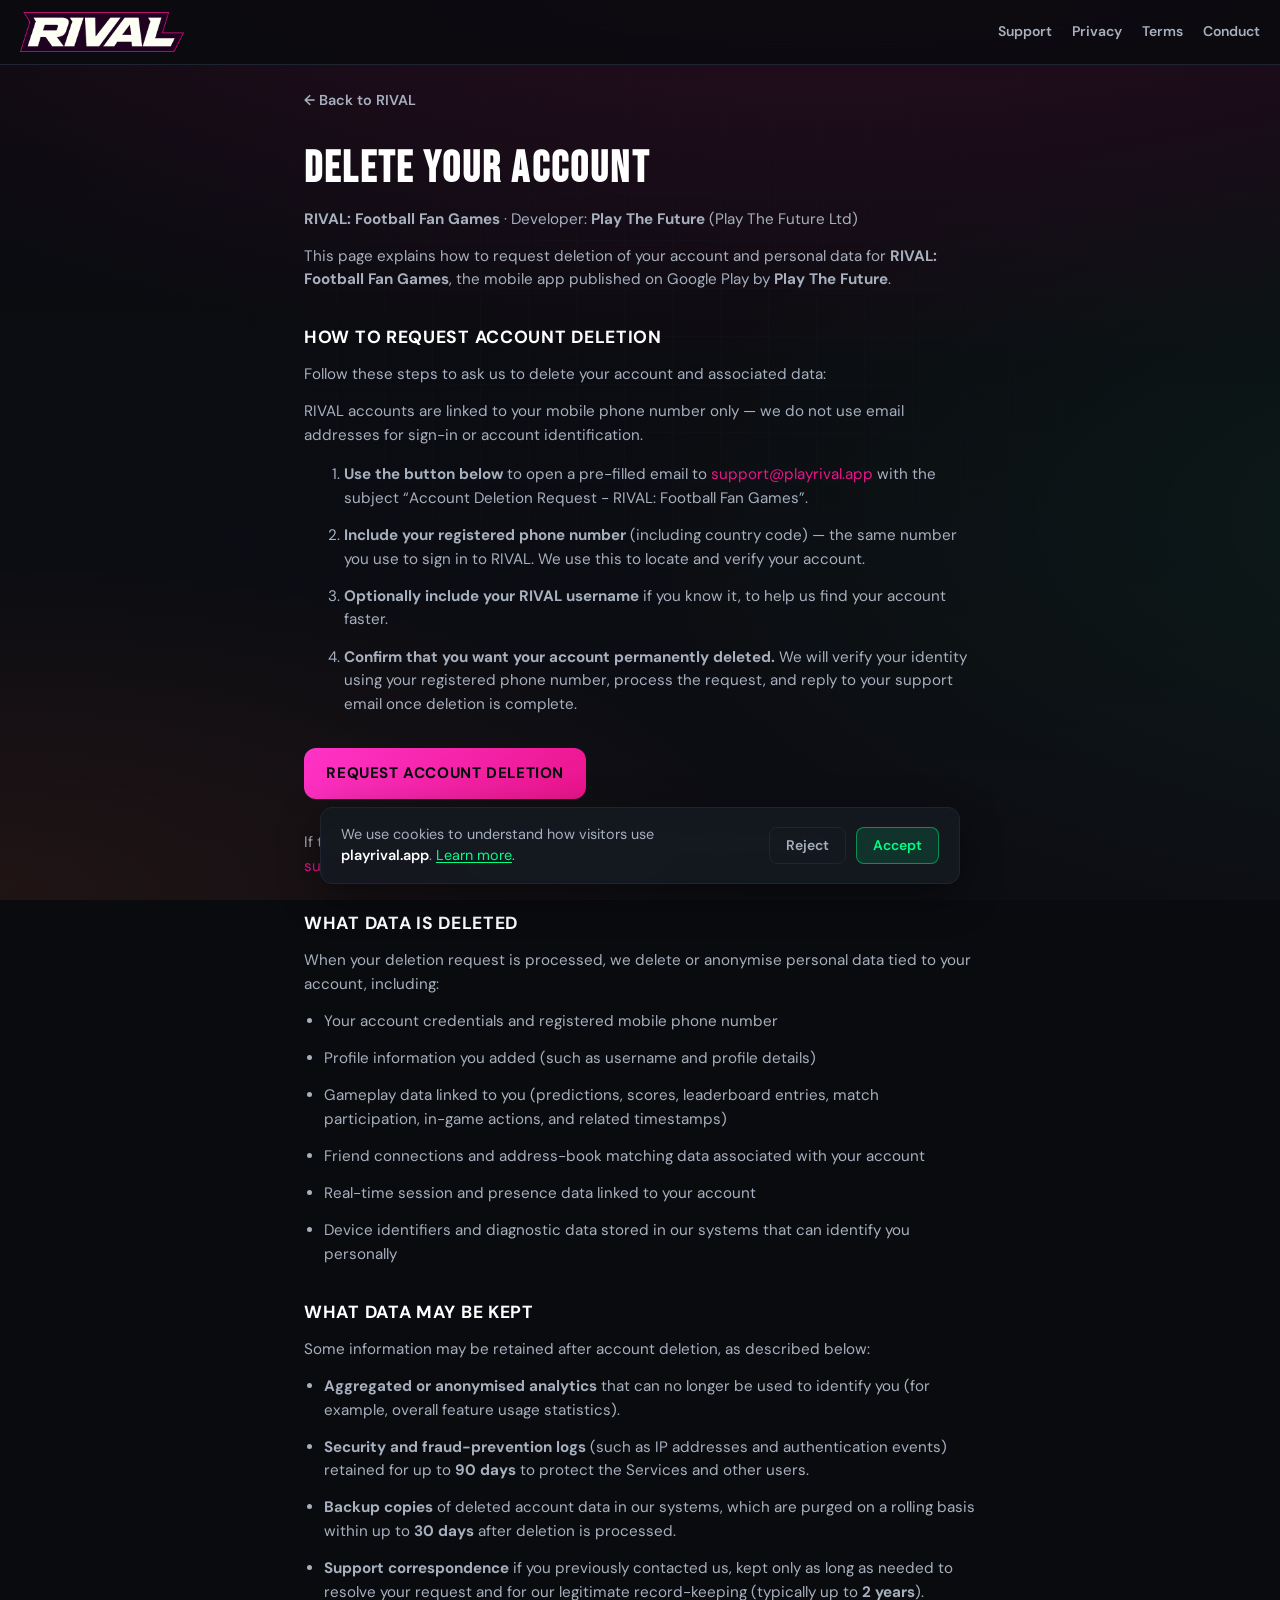
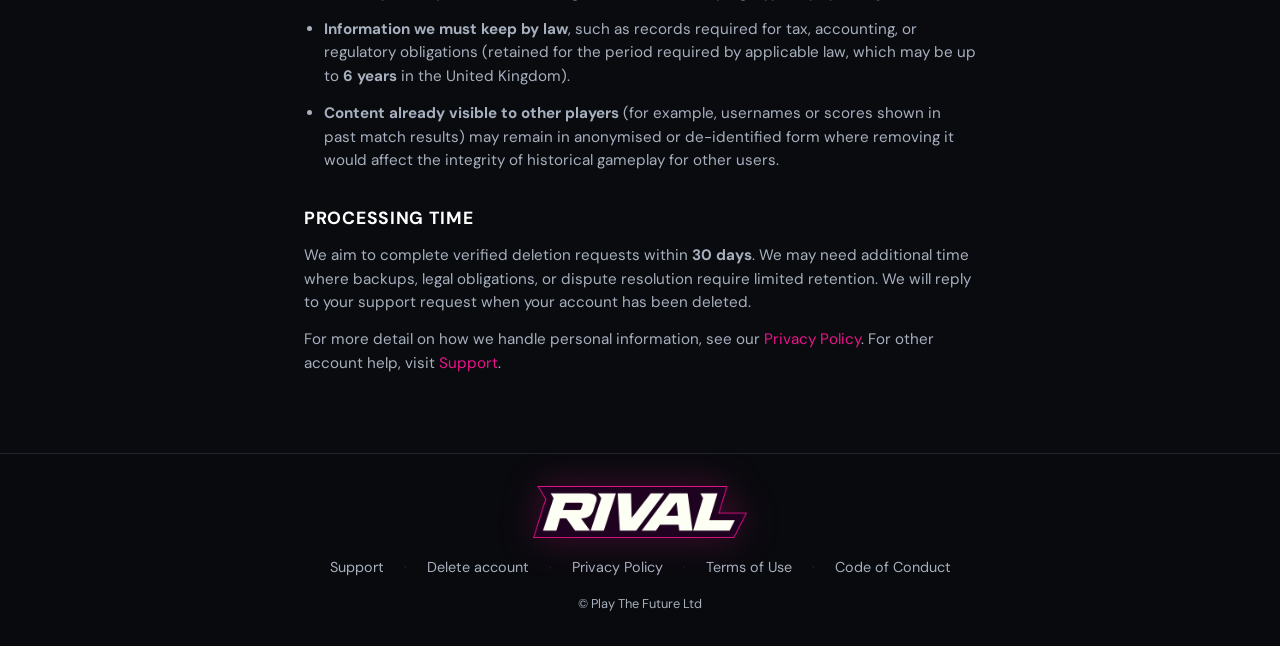
==== account-deletion-request/index.html @ 5397a40a "Strengthen download page store CTAs. Co-authored-by: Cursor <cursoragent@cursor.com>" ====
<!DOCTYPE html>
<html lang="en">
  <head>
    <!-- Google tag (gtag.js) — Consent Mode v2 -->
    <script async src="https://www.googletagmanager.com/gtag/js?id=G-R445NE2NSX"></script>
    <script>
      window.dataLayer = window.dataLayer || [];
      function gtag(){dataLayer.push(arguments);}
      gtag("consent", "default", {
        analytics_storage: "denied",
        ad_storage: "denied",
        ad_user_data: "denied",
        ad_personalization: "denied",
        wait_for_update: 500,
      });
      gtag("js", new Date());
      gtag("config", "G-R445NE2NSX");
    </script>
    <meta charset="utf-8" />
    <meta name="viewport" content="width=device-width, initial-scale=1" />
    <title>Delete Account — RIVAL: Football Fan Games</title>
    <meta
      name="description"
      content="Request deletion of your RIVAL: Football Fan Games account and associated data. Operated by Play The Future."
    />
    <link rel="canonical" href="https://playrival.app/account-deletion-request" />
    <link rel="preconnect" href="https://fonts.googleapis.com" />
    <link rel="preconnect" href="https://fonts.gstatic.com" crossorigin />
    <link
      href="https://fonts.googleapis.com/css2?family=Bebas+Neue&family=DM+Sans:ital,wght@0,400;0,600;0,700;1,400&display=swap"
      rel="stylesheet"
    />
    <link rel="stylesheet" href="../css/main.css?v=44" />
    <link rel="icon" href="../images/rival_icon_nobg.png" type="image/png" />
  </head>
  <body>
    <div class="bg-grid" aria-hidden="true"></div>
    <div class="page-wrap">
      <header class="site-nav">
        <a class="site-nav__logo" href="/" aria-label="RIVAL home">
          <img src="../images/rival_logo_horizontal.png" alt="RIVAL" width="120" height="32" />
        </a>
        <nav class="site-nav__links" aria-label="Support and legal">
          <a href="/support/">Support</a>
          <a href="/privacy.html">Privacy</a>
          <a href="/terms.html">Terms</a>
          <a href="/code-of-conduct/">Conduct</a>
        </nav>
      </header>

      <article class="legal">
        <a class="back-link" href="/">← Back to RIVAL</a>
        <h1>Delete your account</h1>
        <p class="legal__meta">
          <strong>RIVAL: Football Fan Games</strong> · Developer: <strong>Play The Future</strong> (Play The Future Ltd)
        </p>

        <p>
          This page explains how to request deletion of your account and personal data for
          <strong>RIVAL: Football Fan Games</strong>, the mobile app published on Google Play by
          <strong>Play The Future</strong>.
        </p>

        <h2>How to request account deletion</h2>
        <p>Follow these steps to ask us to delete your account and associated data:</p>
        <p>
          RIVAL accounts are linked to your mobile phone number only — we do not use email addresses for sign-in or account
          identification.
        </p>
        <ol>
          <li>
            <strong>Use the button below</strong> to open a pre-filled email to
            <a href="mailto:support@playrival.app?subject=Account%20Deletion%20Request%20-%20RIVAL%3A%20Football%20Fan%20Games&amp;body=Please%20delete%20my%20RIVAL%20account%20and%20associated%20data.%0A%0ARegistered%20phone%20number%20(including%20country%20code)%3A%20%0AUsername%20(if%20known)%3A%20">support@playrival.app</a>
            with the subject “Account Deletion Request - RIVAL: Football Fan Games”.
          </li>
          <li>
            <strong>Include your registered phone number</strong> (including country code) — the same number you use to sign in
            to RIVAL. We use this to locate and verify your account.
          </li>
          <li>
            <strong>Optionally include your RIVAL username</strong> if you know it, to help us find your account faster.
          </li>
          <li>
            <strong>Confirm that you want your account permanently deleted.</strong> We will verify your identity using your
            registered phone number, process the request, and reply to your support email once deletion is complete.
          </li>
        </ol>

        <p style="margin: 2rem 0">
          <a
            href="mailto:support@playrival.app?subject=Account%20Deletion%20Request%20-%20RIVAL%3A%20Football%20Fan%20Games&amp;body=Please%20delete%20my%20RIVAL%20account%20and%20associated%20data.%0A%0ARegistered%20phone%20number%20(including%20country%20code)%3A%20%0AUsername%20(if%20known)%3A%20"
            style="
              display: inline-flex;
              align-items: center;
              justify-content: center;
              min-height: 48px;
              padding: 0.85rem 1.4rem;
              color: #07080c;
              background: linear-gradient(135deg, #ff33c7 0%, var(--primary) 100%);
              border-radius: 12px;
              font-size: 0.95rem;
              font-weight: 700;
              letter-spacing: 0.04em;
              text-transform: uppercase;
              text-decoration: none;
            "
          >
            Request account deletion
          </a>
        </p>

        <p>
          If the button does not open your email app, send your request manually to
          <a href="mailto:support@playrival.app?subject=Account%20Deletion%20Request%20-%20RIVAL%3A%20Football%20Fan%20Games">support@playrival.app</a>
          with the subject line above.
        </p>

        <h2>What data is deleted</h2>
        <p>When your deletion request is processed, we delete or anonymise personal data tied to your account, including:</p>
        <ul>
          <li>Your account credentials and registered mobile phone number</li>
          <li>Profile information you added (such as username and profile details)</li>
          <li>Gameplay data linked to you (predictions, scores, leaderboard entries, match participation, in-game actions, and related timestamps)</li>
          <li>Friend connections and address-book matching data associated with your account</li>
          <li>Real-time session and presence data linked to your account</li>
          <li>Device identifiers and diagnostic data stored in our systems that can identify you personally</li>
        </ul>

        <h2>What data may be kept</h2>
        <p>Some information may be retained after account deletion, as described below:</p>
        <ul>
          <li>
            <strong>Aggregated or anonymised analytics</strong> that can no longer be used to identify you (for example,
            overall feature usage statistics).
          </li>
          <li>
            <strong>Security and fraud-prevention logs</strong> (such as IP addresses and authentication events) retained for
            up to <strong>90 days</strong> to protect the Services and other users.
          </li>
          <li>
            <strong>Backup copies</strong> of deleted account data in our systems, which are purged on a rolling basis within
            up to <strong>30 days</strong> after deletion is processed.
          </li>
          <li>
            <strong>Support correspondence</strong> if you previously contacted us, kept only as long as needed to resolve
            your request and for our legitimate record-keeping (typically up to <strong>2 years</strong>).
          </li>
          <li>
            <strong>Information we must keep by law</strong>, such as records required for tax, accounting, or regulatory
            obligations (retained for the period required by applicable law, which may be up to <strong>6 years</strong> in
            the United Kingdom).
          </li>
          <li>
            <strong>Content already visible to other players</strong> (for example, usernames or scores shown in past match
            results) may remain in anonymised or de-identified form where removing it would affect the integrity of
            historical gameplay for other users.
          </li>
        </ul>

        <h2>Processing time</h2>
        <p>
          We aim to complete verified deletion requests within <strong>30 days</strong>. We may need additional time where
          backups, legal obligations, or dispute resolution require limited retention. We will reply to your support request
          when your account has been deleted.
        </p>

        <p>
          For more detail on how we handle personal information, see our
          <a href="/privacy.html">Privacy Policy</a>. For other account help, visit
          <a href="/support/">Support</a>.
        </p>
      </article>

      <footer class="site-footer">
        <img
          class="site-footer__logo"
          src="../images/rival_logo_horizontal.png"
          alt="RIVAL"
          width="200"
          height="53"
          decoding="async"
        />
        <div class="site-footer__links">
          <a href="/support/">Support</a>
          <span style="color: var(--border)" aria-hidden="true">·</span>
          <a href="/account-deletion-request" aria-current="page">Delete account</a>
          <span style="color: var(--border)" aria-hidden="true">·</span>
          <a href="/privacy.html">Privacy Policy</a>
          <span style="color: var(--border)" aria-hidden="true">·</span>
          <a href="/terms.html">Terms of Use</a>
          <span style="color: var(--border)" aria-hidden="true">·</span>
          <a href="/code-of-conduct/">Code of Conduct</a>
        </div>
        <p class="site-footer__legal">© Play The Future Ltd</p>
      </footer>
    </div>
    <script defer src="../js/analytics.js?v=36"></script>
  </body>
</html>
---- css/main.css ----
/* RIVAL — playrival.app */
:root {
  --bg: #0a0b0f;
  --surface: #141820;
  --border: #1e2530;
  --text: #ffffff;
  --muted: #a7b0be;
  --primary: #ea148b;
  --neon: #00ff88;
  --danger: #ff4d4f;
  --orange: #ff5a1f;
  --gold: #ffd700;
  --font-display: "Bebas Neue", "Impact", system-ui, sans-serif;
  --font-body: "DM Sans", system-ui, sans-serif;
  --radius: 12px;
  --glow-pink: 0 0 40px rgba(234, 20, 139, 0.35);
  --glow-green: 0 0 32px rgba(0, 255, 136, 0.25);
}

/* Subtle global motion (honours reduced-motion below) */
@keyframes nav-enter {
  from {
    opacity: 0;
    transform: translateY(-16px);
  }
  to {
    opacity: 1;
    transform: translateY(0);
  }
}

@keyframes bg-grid-drift {
  to {
    background-position: 48px 48px, 48px 48px;
  }
}

@keyframes hero-aurora-drift {
  0% {
    transform: translate(0%, 0%) scale(1);
    opacity: 0.78;
  }
  33% {
    transform: translate(3.5%, -2.5%) scale(1.04);
    opacity: 0.92;
  }
  66% {
    transform: translate(-2%, 2.5%) scale(1.02);
    opacity: 0.85;
  }
  100% {
    transform: translate(1.5%, 0.5%) scale(1.03);
    opacity: 0.88;
  }
}

@keyframes hero-pattern-drift {
  0% {
    background-position: 0 0, 0 0;
  }
  100% {
    background-position: 0 0, 28px 28px;
  }
}

@keyframes mockup-drift-y {
  0%,
  100% {
    transform: translateY(0);
  }
  50% {
    transform: translateY(-6px);
  }
}

@keyframes site-galaxy-mesh {
  0%, 100% {
    background-position: 50% -18%, 100% 48%, 0% 82%, 0 0;
  }
  50% {
    background-position: 44% -12%, 88% 54%, 10% 72%, 0 0;
  }
}

@keyframes brand-star-drift {
  0% {
    transform: translate3d(0, 0, 0) rotate(-10deg) scale(1);
  }
  33% {
    transform: translate3d(28px, -34px, 0) rotate(7deg) scale(1.08);
  }
  66% {
    transform: translate3d(-22px, 24px, 0) rotate(14deg) scale(0.96);
  }
  100% {
    transform: translate3d(0, 0, 0) rotate(-10deg) scale(1);
  }
}

@media (prefers-reduced-motion: reduce) {
  .bg-grid,
  .site-brand-stars img {
    animation: none !important;
  }

  .bg-grid::after,
  .hero__backdrop::before,
  .hero__backdrop::after,
  .hero__mockup img {
    animation: none !important;
  }
}

*,
*::before,
*::after {
  box-sizing: border-box;
}

html {
  scroll-behavior: smooth;
}

body {
  margin: 0;
  font-family: var(--font-body);
  font-size: 1rem;
  line-height: 1.55;
  color: var(--text);
  background: var(--bg);
  position: relative;
  overflow-x: hidden;
  -webkit-font-smoothing: antialiased;
}

img {
  max-width: 100%;
  height: auto;
  display: block;
}

a {
  color: var(--primary);
  text-decoration: none;
}

a:hover {
  text-decoration: underline;
}

/* Background atmosphere */
.bg-grid {
  position: fixed;
  inset: 0;
  pointer-events: none;
  z-index: 0;
  background:
    radial-gradient(ellipse 80% 50% at 50% -18%, rgba(234, 20, 139, 0.18), transparent),
    radial-gradient(ellipse 60% 40% at 100% 48%, rgba(0, 255, 136, 0.06), transparent),
    radial-gradient(ellipse 50% 30% at 0% 82%, rgba(255, 90, 31, 0.08), transparent),
    linear-gradient(180deg, var(--bg) 0%, #0d0e14 100%);
  background-size: 130% 130%, 120% 120%, 120% 120%, 100% 100%;
  animation: site-galaxy-mesh 22s ease-in-out infinite;
}

.bg-grid::after {
  content: "";
  position: absolute;
  inset: 0;
  background-image:
    linear-gradient(var(--border) 1px, transparent 1px),
    linear-gradient(90deg, var(--border) 1px, transparent 1px);
  background-size: 48px 48px;
  background-position: 0 0, 0 0;
  opacity: 0.12;
  mask-image: radial-gradient(ellipse 70% 60% at 50% 40%, black 20%, transparent 70%);
  animation: bg-grid-drift 36s linear infinite;
}

.site-brand-stars {
  position: absolute;
  top: 0;
  left: 0;
  right: 0;
  bottom: 0;
  pointer-events: none;
  z-index: 0;
  overflow: hidden;
}

.site-brand-stars img {
  position: absolute;
  left: var(--star-x);
  top: var(--star-y);
  width: var(--star-size);
  height: auto;
  opacity: 0.16;
  filter:
    blur(0.15px)
    drop-shadow(0 0 16px rgba(234, 20, 139, 0.55));
  mix-blend-mode: screen;
  animation: brand-star-drift var(--star-duration) ease-in-out infinite;
  animation-delay: var(--star-delay);
}

.page-wrap {
  position: relative;
  z-index: 1;
  min-height: 100vh;
}

/* Nav */
.site-nav {
  position: fixed;
  top: 0;
  left: 0;
  right: 0;
  z-index: 100;
  display: flex;
  align-items: center;
  justify-content: space-between;
  padding: 0.75rem 1.25rem;
  background: rgba(10, 11, 15, 0.85);
  backdrop-filter: blur(12px);
  border-bottom: 1px solid var(--border);
}

.site-nav__logo {
  display: flex;
  align-items: center;
  gap: 0.5rem;
}

.site-nav__logo img {
  height: clamp(30px, 4.5vw, 40px);
  width: auto;
}

.site-nav__links {
  display: flex;
  gap: 1.25rem;
  font-size: 0.875rem;
  font-weight: 600;
}

.site-nav__links a {
  color: var(--muted);
}

.site-nav__links a:hover {
  color: var(--text);
  text-decoration: none;
}

/* Hero */
.hero {
  min-height: 72vh;
  min-height: 72dvh;
  display: flex;
  flex-direction: column;
  justify-content: center;
  align-items: center;
  text-align: center;
  padding: 5rem 1.25rem 2rem;
  position: relative;
  overflow: hidden;
}

/* Hero-only: soft futuristic mesh + pattern (no logo — avoids clashing with mark) */
.hero__backdrop {
  position: absolute;
  inset: 0;
  pointer-events: none;
  z-index: 0;
  overflow: hidden;
  background: conic-gradient(
    from 210deg at 50% 85%,
    rgba(234, 20, 139, 0.04) 0deg,
    transparent 55deg,
    rgba(0, 255, 136, 0.03) 120deg,
    transparent 200deg,
    rgba(255, 90, 31, 0.025) 280deg,
    transparent 360deg
  );
}

.hero__backdrop::before {
  content: "";
  position: absolute;
  inset: -25% -20%;
  background:
    radial-gradient(ellipse 50% 42% at 22% 28%, rgba(234, 20, 139, 0.11), transparent 58%),
    radial-gradient(ellipse 48% 38% at 78% 52%, rgba(0, 255, 136, 0.06), transparent 55%),
    radial-gradient(ellipse 32% 36% at 88% 12%, rgba(255, 90, 31, 0.045), transparent 50%),
    radial-gradient(ellipse 42% 36% at 12% 82%, rgba(234, 20, 139, 0.05), transparent 52%);
  filter: blur(80px);
  opacity: 0.85;
  will-change: transform;
  animation: hero-aurora-drift 22s ease-in-out infinite alternate;
}

.hero__backdrop::after {
  content: "";
  position: absolute;
  inset: 0;
  /* Diagonal data lines + faint dot field — avoids duplicating the global square grid */
  background-image:
    repeating-linear-gradient(
      127deg,
      transparent 0,
      transparent 13px,
      rgba(167, 176, 190, 0.045) 13px,
      rgba(167, 176, 190, 0.045) 14px
    ),
    radial-gradient(rgba(255, 255, 255, 0.055) 0.6px, transparent 0.6px);
  background-size: 100% 100%, 20px 20px;
  background-position: 0 0, 0 0;
  mask-image: radial-gradient(ellipse 80% 70% at 50% 38%, black 18%, transparent 72%);
  -webkit-mask-image: radial-gradient(ellipse 80% 70% at 50% 38%, black 18%, transparent 72%);
  opacity: 0.5;
  animation: hero-pattern-drift 48s linear infinite alternate;
}

/* Device mockup — portrait phone, right-anchored */
.hero__mockup {
  --hero-mockup-opacity: 0.55;
  position: absolute;
  z-index: 1;
  left: auto;
  right: max(-8vw, -2rem);
  bottom: max(-6vh, -1.5rem);
  width: min(32vw, 300px);
  max-width: none;
  pointer-events: none;
  opacity: var(--hero-mockup-opacity);
  transform: translateX(2vw);
  transform-origin: 85% 88%;
  filter: blur(0.4px)
    drop-shadow(0 0 48px rgba(234, 20, 139, 0.18))
    drop-shadow(0 24px 56px rgba(0, 0, 0, 0.55));
  mask-image: radial-gradient(ellipse 85% 92% at 72% 55%, black 12%, rgba(0, 0, 0, 0.45) 48%, transparent 80%);
  -webkit-mask-image: radial-gradient(ellipse 85% 92% at 72% 55%, black 12%, rgba(0, 0, 0, 0.45) 48%, transparent 80%);
}

.hero__mockup img {
  display: block;
  width: 100%;
  height: auto;
  animation: mockup-drift-y 22s ease-in-out infinite;
}

/* Portrait mockups (1080×1920) — cap height so they match legacy square hero scale */
.hero__mockup-img--portrait {
  width: auto;
  max-width: 100%;
  height: min(52vh, 420px);
  margin-left: auto;
}

@media (max-width: 900px) {
  .hero__mockup {
    --hero-mockup-opacity: 0.45;
    right: max(-10vw, -2rem);
    bottom: max(-4vh, -1rem);
    width: min(38vw, 260px);
    transform: translateX(3vw);
    transform-origin: 88% 88%;
    filter: blur(0.5px)
      drop-shadow(0 0 36px rgba(234, 20, 139, 0.12))
      drop-shadow(0 18px 40px rgba(0, 0, 0, 0.48));
    mask-image: radial-gradient(ellipse 88% 95% at 74% 52%, black 8%, rgba(0, 0, 0, 0.38) 46%, transparent 78%);
    -webkit-mask-image: radial-gradient(ellipse 88% 95% at 74% 52%, black 8%, rgba(0, 0, 0, 0.38) 46%, transparent 78%);
  }

  .hero__inner {
    order: 1;
  }
}

@media (max-width: 540px) {
  .hero {
    min-height: 68vh;
    min-height: 68dvh;
    padding: 4.5rem 1.25rem 1.75rem;
  }

  .hero__mockup {
    --hero-mockup-opacity: 0.38;
    right: max(-14vw, -1.5rem);
    bottom: max(-3vh, -0.5rem);
    width: min(44vw, 220px);
    transform: translateX(4vw);
    transform-origin: 90% 88%;
    filter: blur(0.6px)
      drop-shadow(0 0 28px rgba(234, 20, 139, 0.1))
      drop-shadow(0 14px 30px rgba(0, 0, 0, 0.44));
  }
}

.hero__inner {
  position: relative;
  z-index: 2;
  display: flex;
  flex-direction: column;
  align-items: center;
  width: 100%;
  max-width: 920px;
}

/* Readability: light veil behind logo + headline */
.hero__inner::before {
  content: "";
  position: absolute;
  left: 50%;
  top: 18%;
  transform: translate(-50%, -50%);
  width: min(110%, 34rem);
  height: min(68vh, 26rem);
  z-index: -1;
  pointer-events: none;
  background: radial-gradient(
    ellipse 70% 65% at 50% 50%,
    rgba(10, 11, 15, 0.62) 0%,
    rgba(10, 11, 15, 0.28) 50%,
    transparent 78%
  );
}

.hero__glow {
  position: absolute;
  width: min(90vw, 520px);
  height: min(90vw, 520px);
  border-radius: 50%;
  background: radial-gradient(circle, rgba(234, 20, 139, 0.25) 0%, transparent 65%);
  filter: blur(40px);
  top: 28%;
  left: 50%;
  transform: translate(-50%, -50%);
  pointer-events: none;
}

.hero__glow--green {
  width: min(70vw, 380px);
  height: min(70vw, 380px);
  background: radial-gradient(circle, rgba(0, 255, 136, 0.12) 0%, transparent 65%);
  top: 48%;
  left: 62%;
}

.hero__logo-stack {
  position: relative;
  width: 100%;
  display: flex;
  justify-content: center;
  margin-bottom: 1.35rem;
}

.hero__logo-halo {
  position: absolute;
  left: 50%;
  top: 50%;
  transform: translate(-50%, -50%);
  width: min(98vw, 720px);
  aspect-ratio: 16 / 5;
  max-height: 240px;
  background: radial-gradient(
    ellipse 55% 65% at 50% 50%,
    rgba(234, 20, 139, 0.35) 0%,
    rgba(234, 20, 139, 0.08) 45%,
    transparent 70%
  );
  filter: blur(28px);
  pointer-events: none;
  z-index: 0;
  animation: hero-halo 6s ease-in-out infinite;
}

@keyframes hero-halo {
  0%,
  100% {
    opacity: 0.85;
    transform: translate(-50%, -50%) scale(1);
  }
  50% {
    opacity: 1;
    transform: translate(-50%, -50%) scale(1.05);
  }
}

.hero__logo {
  position: relative;
  z-index: 1;
  width: min(94vw, 640px);
  height: auto;
  margin: 0 auto;
  filter: drop-shadow(0 0 20px rgba(234, 20, 139, 0.45)) drop-shadow(0 0 56px rgba(234, 20, 139, 0.22))
    drop-shadow(0 0 36px rgba(0, 255, 136, 0.14));
}

.hero__badge {
  display: inline-flex;
  align-items: center;
  gap: 0.35rem;
  font-size: 0.7rem;
  font-weight: 700;
  letter-spacing: 0.12em;
  text-transform: uppercase;
  color: var(--neon);
  border: 1px solid rgba(0, 255, 136, 0.35);
  padding: 0.35rem 0.75rem;
  border-radius: 999px;
  margin-bottom: 1.35rem;
  box-shadow: var(--glow-green);
}

@keyframes pulse-border {
  0%,
  100% {
    border-color: rgba(0, 255, 136, 0.35);
    box-shadow: 0 0 20px rgba(0, 255, 136, 0.15);
  }
  50% {
    border-color: rgba(0, 255, 136, 0.55);
    box-shadow: 0 0 28px rgba(0, 255, 136, 0.28);
  }
}

.hero h1 {
  font-family: var(--font-display);
  font-size: clamp(2.5rem, 9vw, 5rem);
  font-weight: 400;
  line-height: 0.95;
  letter-spacing: 0.02em;
  margin: 0 0 1rem;
  text-transform: uppercase;
  text-shadow: 0 0 60px rgba(234, 20, 139, 0.4);
}

.hero h1 span {
  color: var(--primary);
  text-shadow: var(--glow-pink);
}

.hero__sub {
  font-size: clamp(1rem, 2.5vw, 1.25rem);
  color: var(--muted);
  max-width: 42rem;
  margin: 0 auto 2rem;
}

.hero__ctas {
  display: flex;
  flex-wrap: wrap;
  gap: 1rem;
  justify-content: center;
  align-items: center;
}

/* App Store — not live yet */
.app-store-soon {
  display: inline-flex;
  flex-direction: column;
  align-items: center;
  justify-content: center;
  gap: 0.15rem;
  min-width: min(100%, 260px);
  padding: 0.75rem 1.5rem;
  background: var(--surface);
  border: 2px solid rgba(234, 20, 139, 0.45);
  border-radius: var(--radius);
  box-shadow: var(--glow-pink);
}

.app-store-soon__label {
  font-family: var(--font-display);
  font-size: 1.35rem;
  letter-spacing: 0.12em;
  text-transform: uppercase;
  color: var(--text);
  line-height: 1;
}

.app-store-soon__detail {
  font-size: 0.8rem;
  font-weight: 600;
  color: var(--muted);
  letter-spacing: 0.04em;
  line-height: 1;
}

.app-store-soon--lg {
  min-width: min(100%, 280px);
  padding: 0.85rem 1.75rem;
}

.app-store-soon--lg .app-store-soon__label {
  font-size: 1.55rem;
}

.app-store-soon--lg .app-store-soon__detail {
  font-size: 0.85rem;
}

.btn-secondary {
  display: inline-flex;
  align-items: center;
  justify-content: center;
  padding: 0.65rem 1.35rem;
  font-family: var(--font-body);
  font-size: 0.9rem;
  font-weight: 700;
  color: var(--text);
  border: 2px solid var(--border);
  border-radius: var(--radius);
  background: var(--surface);
  transition: border-color 0.2s, box-shadow 0.2s;
}

.btn-secondary:hover {
  border-color: var(--primary);
  box-shadow: var(--glow-pink);
  text-decoration: none;
}

.download-stores {
  display: flex;
  flex-direction: column;
  gap: 0.9rem;
  margin: 2rem 0;
}

.download-redirect-status {
  padding: 0.85rem 1rem;
  color: var(--text);
  background: rgba(234, 20, 139, 0.12);
  border: 1px solid rgba(234, 20, 139, 0.45);
  border-radius: var(--radius);
}

.download-store-btn {
  display: flex;
  align-items: center;
  justify-content: flex-start;
  gap: 1rem;
  min-height: 76px;
  padding: 1rem 1.25rem;
  color: var(--text);
  background:
    linear-gradient(135deg, rgba(255, 255, 255, 0.1), rgba(255, 255, 255, 0.02)),
    #050608;
  border: 1px solid rgba(255, 255, 255, 0.18);
  border-radius: 18px;
  box-shadow: 0 18px 42px rgba(0, 0, 0, 0.34);
  text-decoration: none;
  transform: translateY(0);
  transition:
    border-color 0.2s,
    box-shadow 0.2s,
    transform 0.2s;
}

.download-store-btn:hover {
  border-color: rgba(234, 20, 139, 0.85);
  box-shadow:
    var(--glow-pink),
    0 22px 50px rgba(0, 0, 0, 0.42);
  text-decoration: none;
  transform: translateY(-2px);
}

.download-store-btn__icon {
  flex: 0 0 auto;
  width: 2.55rem;
  height: 2.55rem;
  fill: currentColor;
}

.download-store-btn--ios .download-store-btn__icon {
  color: #fff;
}

.download-store-btn--android .download-store-btn__icon {
  width: 2.7rem;
  height: 2.7rem;
}

.play-icon__green {
  fill: #00f076;
}

.play-icon__blue {
  fill: #00a7ff;
}

.play-icon__yellow {
  fill: #ffd447;
}

.play-icon__red {
  fill: #ff4d6d;
}

.download-store-btn__label {
  display: flex;
  flex-direction: column;
  align-items: flex-start;
  line-height: 1.2;
}

.download-store-btn__small {
  font-size: 0.8rem;
  font-weight: 600;
  color: rgba(255, 255, 255, 0.7);
  letter-spacing: 0.04em;
  text-transform: uppercase;
}

.download-store-btn__name {
  font-family: var(--font-display);
  font-size: clamp(1.75rem, 7vw, 2.15rem);
  letter-spacing: 0.06em;
  text-transform: uppercase;
}

/* Sections */
.section {
  padding: 4rem 1.5rem;
  max-width: 1120px;
  margin: 0 auto;
}

.section__title {
  font-family: var(--font-display);
  font-size: clamp(2rem, 5vw, 3rem);
  letter-spacing: 0.04em;
  text-transform: uppercase;
  margin: 0 0 0.5rem;
  text-align: center;
}

.section__lead {
  text-align: center;
  color: var(--muted);
  max-width: 36rem;
  margin: 0 auto 2.5rem;
  font-size: 1rem;
}

/* How it works — layout with mockup */
.steps-layout {
  display: grid;
  grid-template-columns: 1fr;
  gap: 2rem;
  align-items: center;
}

@media (min-width: 900px) {
  .steps-layout {
    grid-template-columns: 340px 1fr;
    gap: 2.5rem;
  }
}

.steps-mockup {
  max-width: 300px;
  margin: 0 auto;
}

@media (min-width: 900px) {
  .steps-mockup {
    max-width: none;
  }
}

.steps-mockup img {
  width: 100%;
  height: auto;
  filter: drop-shadow(0 20px 48px rgba(0, 0, 0, 0.5))
    drop-shadow(0 0 32px rgba(0, 255, 136, 0.1));
}

/* How it works */
.steps {
  display: grid;
  grid-template-columns: 1fr;
  gap: 1.5rem;
}

@media (min-width: 768px) {
  .steps {
    grid-template-columns: repeat(3, 1fr);
    gap: 1.25rem;
  }
}

.step {
  background: var(--surface);
  border: 1px solid var(--border);
  border-radius: var(--radius);
  padding: 1.5rem;
  text-align: center;
  position: relative;
  overflow: hidden;
}

.step::before {
  content: "";
  position: absolute;
  top: 0;
  left: 0;
  right: 0;
  height: 3px;
  background: linear-gradient(90deg, var(--primary), var(--neon));
  opacity: 0.9;
}

.step__icon-wrap {
  width: 4.25rem;
  height: 4.25rem;
  margin: 0 auto 0.65rem;
  display: flex;
  align-items: center;
  justify-content: center;
  border-radius: 14px;
  border: 1px solid var(--step-accent-border, rgba(234, 20, 139, 0.4));
  background: var(--step-accent-bg, rgba(234, 20, 139, 0.1));
  color: var(--step-accent, var(--primary));
  box-shadow: 0 0 24px var(--step-accent-glow, rgba(234, 20, 139, 0.15));
}

.step__icon {
  width: 1.85rem;
  height: 1.85rem;
}

.step__icon-image {
  width: 2.75rem;
  height: 2.75rem;
  object-fit: contain;
  filter: drop-shadow(0 8px 18px rgba(0, 0, 0, 0.2));
}

.step--pick {
  --step-accent: var(--primary);
  --step-accent-border: rgba(234, 20, 139, 0.45);
  --step-accent-bg: rgba(234, 20, 139, 0.1);
  --step-accent-glow: rgba(234, 20, 139, 0.2);
}

.step--predict {
  --step-accent: var(--neon);
  --step-accent-border: rgba(0, 255, 136, 0.4);
  --step-accent-bg: rgba(0, 255, 136, 0.08);
  --step-accent-glow: rgba(0, 255, 136, 0.18);
}

.step--rank {
  --step-accent: var(--gold);
  --step-accent-border: rgba(255, 215, 0, 0.45);
  --step-accent-bg: rgba(255, 215, 0, 0.08);
  --step-accent-glow: rgba(255, 215, 0, 0.15);
}

.step__num {
  font-family: var(--font-display);
  font-size: 1.35rem;
  letter-spacing: 0.08em;
  color: var(--muted);
  line-height: 1;
  margin-bottom: 0.45rem;
  opacity: 0.9;
}

.step h3 {
  font-size: 1.05rem;
  font-weight: 700;
  margin: 0 0 0.5rem;
  text-transform: uppercase;
  letter-spacing: 0.04em;
}

.step p {
  margin: 0;
  color: var(--muted);
  font-size: 0.95rem;
}

/* Feature cards */
.cards {
  display: grid;
  grid-template-columns: 1fr;
  gap: 1.25rem;
}

@media (min-width: 640px) {
  .cards {
    grid-template-columns: repeat(2, 1fr);
  }
}

.card {
  background: var(--surface);
  border: 1px solid var(--border);
  border-radius: var(--radius);
  padding: 1.5rem 1.5rem 1.75rem;
  position: relative;
  overflow: hidden;
}

.card--pink {
  border-color: rgba(234, 20, 139, 0.35);
  box-shadow: inset 0 0 0 1px rgba(234, 20, 139, 0.08);
}

.card--pink::before {
  content: "";
  position: absolute;
  left: 1.5rem;
  top: 0;
  width: 48px;
  height: 3px;
  background: var(--primary);
  border-radius: 0 0 2px 2px;
  box-shadow: var(--glow-pink);
}

.card--green {
  border-color: rgba(0, 255, 136, 0.3);
  box-shadow: inset 0 0 0 1px rgba(0, 255, 136, 0.06);
}

.card--green::before {
  content: "";
  position: absolute;
  left: 1.5rem;
  top: 0;
  width: 48px;
  height: 3px;
  background: var(--neon);
  box-shadow: var(--glow-green);
}

.card--orange {
  border-color: rgba(255, 90, 31, 0.35);
}

.card--orange::before {
  content: "";
  position: absolute;
  left: 1.5rem;
  top: 0;
  width: 48px;
  height: 3px;
  background: var(--orange);
}

.card--gold {
  border-color: rgba(255, 215, 0, 0.35);
}

.card--gold::before {
  content: "";
  position: absolute;
  left: 1.5rem;
  top: 0;
  width: 48px;
  height: 3px;
  background: var(--gold);
}

.card h3 {
  font-family: var(--font-display);
  font-size: 1.65rem;
  letter-spacing: 0.03em;
  margin: 0.75rem 0 0.75rem;
  text-transform: uppercase;
  line-height: 1.1;
}

.card p {
  margin: 0;
  color: var(--muted);
  font-size: 0.98rem;
}

.card__icon {
  width: 4.5rem;
  height: 4.5rem;
  margin: 0 0 0.9rem;
  object-fit: contain;
  filter: drop-shadow(0 10px 22px rgba(0, 0, 0, 0.24));
}

.card__tag {
  font-size: 0.7rem;
  font-weight: 700;
  letter-spacing: 0.1em;
  text-transform: uppercase;
  color: var(--neon);
}

/* In-game showcase — star shot */
.showcase {
  padding: 3rem 1.5rem 4.5rem;
  max-width: 1120px;
  margin: 0 auto;
  display: flex;
  flex-direction: column;
  align-items: center;
  text-align: center;
}

.showcase__copy {
  max-width: 36rem;
  margin-bottom: 2.5rem;
}

.showcase__kicker {
  display: inline-block;
  margin-bottom: 0.75rem;
  font-size: 0.72rem;
  font-weight: 700;
  letter-spacing: 0.14em;
  text-transform: uppercase;
  color: var(--orange);
}

.showcase__title {
  font-family: var(--font-display);
  font-size: clamp(1.9rem, 4.5vw, 2.75rem);
  letter-spacing: 0.04em;
  text-transform: uppercase;
  line-height: 0.95;
  margin: 0 0 0.85rem;
}

.showcase__lead {
  color: var(--muted);
  font-size: 1rem;
  margin: 0;
  line-height: 1.6;
}

.showcase__frame {
  position: relative;
  width: min(88vw, 400px);
}

.showcase__glow {
  position: absolute;
  border-radius: 50%;
  filter: blur(48px);
  pointer-events: none;
  z-index: 0;
}

.showcase__glow--pink {
  width: 70%;
  aspect-ratio: 1;
  background: radial-gradient(circle, rgba(234, 20, 139, 0.45) 0%, transparent 70%);
  top: 30%;
  left: -10%;
}

.showcase__glow--orange {
  width: 55%;
  aspect-ratio: 1;
  background: radial-gradient(circle, rgba(255, 90, 31, 0.35) 0%, transparent 70%);
  bottom: 10%;
  right: -8%;
}

.showcase__frame img {
  position: relative;
  z-index: 1;
  width: 100%;
  height: auto;
  filter: drop-shadow(0 32px 64px rgba(0, 0, 0, 0.65))
    drop-shadow(0 0 40px rgba(234, 20, 139, 0.2));
}

/* Playable characters */
.squad__grid {
  display: grid;
  grid-template-columns: repeat(3, minmax(0, 1fr));
  gap: 1rem;
  max-width: 1040px;
  margin: 0 auto;
}

@media (max-width: 900px) {
  .squad__grid {
    grid-template-columns: repeat(3, minmax(0, 1fr));
  }
}

@media (max-width: 640px) {
  .squad__grid {
    grid-template-columns: repeat(2, minmax(0, 1fr));
  }
}

.squad-card {
  position: relative;
  min-height: 10.5rem;
  display: flex;
  align-items: center;
  justify-content: center;
  padding: 1.25rem;
  border: 1px solid rgba(255, 255, 255, 0.08);
  border-radius: 20px;
  background:
    radial-gradient(circle at 50% 20%, rgba(255, 255, 255, 0.06), transparent 42%),
    linear-gradient(180deg, rgba(20, 24, 32, 0.96), rgba(10, 11, 15, 0.94));
  overflow: hidden;
}

.squad-card--featured {
  border-color: rgba(0, 255, 136, 0.24);
  box-shadow:
    inset 0 0 0 1px rgba(0, 255, 136, 0.06),
    0 0 42px rgba(0, 255, 136, 0.08);
}

.squad-card::before {
  content: "";
  position: absolute;
  inset: auto 0 0;
  height: 42%;
  background: linear-gradient(180deg, rgba(234, 20, 139, 0), rgba(234, 20, 139, 0.12));
}

.squad-card img {
  position: relative;
  z-index: 1;
  width: clamp(4.75rem, 10vw, 6rem);
  height: auto;
  image-rendering: pixelated;
  filter: drop-shadow(0 14px 18px rgba(0, 0, 0, 0.24));
}

/* Hype / leaderboard */
.hype {
  background: linear-gradient(180deg, var(--surface) 0%, rgba(20, 24, 32, 0.5) 100%);
  border: 1px solid var(--border);
  border-radius: var(--radius);
  padding: 2rem 1.5rem;
  margin: 0 1.5rem;
  max-width: 1120px;
  margin-left: auto;
  margin-right: auto;
}

@media (min-width: 900px) {
  .hype {
    display: grid;
    grid-template-columns: 1fr 1.1fr;
    gap: 2rem;
    align-items: center;
    padding: 2.5rem 2rem;
  }
}

.hype__copy h2 {
  font-family: var(--font-display);
  font-size: clamp(1.75rem, 4vw, 2.5rem);
  letter-spacing: 0.04em;
  text-transform: uppercase;
  margin: 0 0 0.75rem;
}

.hype__copy p {
  color: var(--muted);
  margin: 0;
  font-size: 1rem;
}

.leaderboard-mock {
  position: relative;
  background:
    radial-gradient(circle at top right, rgba(234, 20, 139, 0.16), transparent 42%),
    radial-gradient(circle at bottom left, rgba(0, 255, 136, 0.12), transparent 38%),
    linear-gradient(180deg, rgba(7, 8, 12, 0.98), rgba(14, 17, 24, 0.98));
  border: 1px solid rgba(255, 255, 255, 0.08);
  border-radius: var(--radius);
  overflow: hidden;
  margin-top: 1.5rem;
  box-shadow:
    0 28px 60px rgba(0, 0, 0, 0.34),
    inset 0 0 0 1px rgba(255, 255, 255, 0.03),
    0 0 42px rgba(234, 20, 139, 0.14);
}

@media (min-width: 900px) {
  .leaderboard-mock {
    margin-top: 0;
  }
}

.leaderboard-mock::before,
.leaderboard-mock::after {
  content: "";
  position: absolute;
  inset: 0;
  pointer-events: none;
}

.leaderboard-mock::before {
  background:
    linear-gradient(120deg, transparent 0%, rgba(255, 255, 255, 0.06) 48%, transparent 58%),
    linear-gradient(180deg, rgba(255, 255, 255, 0.03), transparent 26%);
  transform: translateX(-100%);
  opacity: 0;
}

.leaderboard-mock::after {
  background:
    linear-gradient(90deg, transparent, rgba(0, 255, 136, 0.2), transparent),
    linear-gradient(90deg, transparent, rgba(234, 20, 139, 0.22), transparent);
  background-size: 100% 2px, 100% 2px;
  background-position: 0 34%, 0 68%;
  background-repeat: no-repeat;
  opacity: 0.18;
}

.leaderboard-mock--flash::before {
  animation: lb-sweep 720ms ease-out;
}

.lb-ambient {
  position: absolute;
  inset: -20% auto auto -10%;
  width: 13rem;
  aspect-ratio: 1;
  border-radius: 50%;
  background: radial-gradient(circle, rgba(234, 20, 139, 0.28) 0%, transparent 68%);
  filter: blur(18px);
  opacity: 0.7;
  pointer-events: none;
  animation: lb-float 5.5s ease-in-out infinite;
}

.lb-header {
  position: relative;
  z-index: 1;
  display: flex;
  justify-content: space-between;
  align-items: center;
  gap: 0.75rem;
  padding: 0.9rem 1rem 0.75rem;
  background: rgba(234, 20, 139, 0.1);
  border-bottom: 1px solid rgba(255, 255, 255, 0.06);
  font-size: 0.7rem;
  font-weight: 700;
  letter-spacing: 0.12em;
  text-transform: uppercase;
  color: var(--primary);
}

.lb-status {
  display: inline-flex;
  align-items: center;
  gap: 0.35rem;
  padding: 0.35rem 0.65rem;
  border: 1px solid rgba(0, 255, 136, 0.26);
  border-radius: 999px;
  color: var(--neon);
  background: rgba(0, 255, 136, 0.08);
  box-shadow: 0 0 24px rgba(0, 255, 136, 0.08);
}

.lb-event {
  position: relative;
  z-index: 1;
  display: grid;
  gap: 0.2rem;
  padding: 0.85rem 1rem 0.9rem;
  border-bottom: 1px solid rgba(255, 255, 255, 0.05);
  background: linear-gradient(90deg, rgba(255, 255, 255, 0.03), rgba(255, 255, 255, 0));
}

.lb-event__label {
  font-size: 0.68rem;
  font-weight: 700;
  letter-spacing: 0.12em;
  text-transform: uppercase;
  color: var(--neon);
}

.lb-event__message {
  font-size: 0.95rem;
  line-height: 1.35;
}

.lb-rows {
  position: relative;
  z-index: 1;
  padding: 0.45rem;
}

.lb-row {
  display: grid;
  grid-template-columns: 2.4rem minmax(0, 1fr) auto;
  gap: 0.75rem;
  align-items: center;
  padding: 0.8rem 0.85rem;
  font-size: 0.9rem;
  border: 1px solid rgba(255, 255, 255, 0.05);
  border-radius: 14px;
  margin-bottom: 0.45rem;
  background: rgba(255, 255, 255, 0.025);
  backdrop-filter: blur(8px);
  transition:
    transform 0.72s cubic-bezier(0.2, 0.9, 0.2, 1),
    border-color 0.22s ease,
    box-shadow 0.22s ease,
    background-color 0.22s ease;
}

.lb-row:last-child {
  margin-bottom: 0;
}

.lb-rank {
  font-family: var(--font-display);
  font-size: 1.35rem;
  color: var(--muted);
  line-height: 1;
}

.lb-row--you {
  border-color: rgba(0, 255, 136, 0.28);
  background:
    linear-gradient(90deg, rgba(0, 255, 136, 0.12), rgba(0, 255, 136, 0.03)),
    rgba(255, 255, 255, 0.03);
  box-shadow:
    inset 0 0 0 1px rgba(0, 255, 136, 0.08),
    0 0 36px rgba(0, 255, 136, 0.08);
}

.lb-row--you .lb-rank {
  color: var(--neon);
}

.lb-row--up {
  border-color: rgba(0, 255, 136, 0.26);
  box-shadow: 0 0 22px rgba(0, 255, 136, 0.08);
}

.lb-row--down {
  border-color: rgba(255, 77, 79, 0.22);
}

.lb-row--surged {
  animation: lb-pop 0.7s ease;
}

.lb-row--hit {
  animation: lb-hit 0.7s ease;
}

.lb-player {
  display: flex;
  align-items: center;
  gap: 0.7rem;
  min-width: 0;
}

.lb-player-copy {
  display: grid;
  gap: 0.22rem;
  min-width: 0;
}

.lb-avatar {
  display: inline-flex;
  align-items: center;
  justify-content: center;
  width: 2.6rem;
  height: 2.6rem;
  border-radius: 0.8rem;
  flex-shrink: 0;
  overflow: hidden;
  border: 1px solid rgba(255, 255, 255, 0.14);
  box-shadow: 0 0 18px rgba(255, 255, 255, 0.08);
}

.lb-avatar--pink {
  background: linear-gradient(135deg, rgba(255, 92, 195, 0.9), rgba(234, 20, 139, 0.7));
}

.lb-avatar--green {
  background: linear-gradient(135deg, rgba(97, 255, 187, 0.92), rgba(0, 255, 136, 0.72));
}

.lb-avatar--gold {
  background: linear-gradient(135deg, rgba(255, 233, 140, 0.92), rgba(255, 215, 0, 0.72));
}

.lb-avatar--orange {
  background: linear-gradient(135deg, rgba(255, 179, 106, 0.92), rgba(255, 90, 31, 0.72));
}

.lb-avatar--ice {
  background: linear-gradient(135deg, rgba(141, 216, 255, 0.92), rgba(63, 169, 255, 0.72));
}

.lb-avatar__image {
  width: 100%;
  height: 100%;
  object-fit: contain;
  image-rendering: pixelated;
  transform: scale(2.1) translateY(-2%);
  transform-origin: center 8%;
  filter: drop-shadow(0 6px 10px rgba(0, 0, 0, 0.28));
}

.lb-avatar__image--nico {
  transform: scale(2.05) translateY(-2%);
}

.lb-avatar__image--you {
  transform: scale(2.15) translateY(-2%);
}

.lb-avatar__image--alex {
  transform: scale(2.08) translateY(-3%);
}

.lb-avatar__image--mara {
  transform: scale(2.12) translateY(-3%);
}

.lb-avatar__image--zane {
  transform: scale(2.1) translateY(-3%);
}

.lb-name {
  font-weight: 600;
  white-space: nowrap;
  overflow: hidden;
  text-overflow: ellipsis;
}

.lb-form {
  display: inline-flex;
  align-items: center;
  gap: 0.38rem;
  width: fit-content;
  padding: 0.18rem 0.45rem;
  border-radius: 999px;
  font-size: 0.66rem;
  font-weight: 700;
  letter-spacing: 0.08em;
  text-transform: uppercase;
}

.lb-form--up {
  color: var(--neon);
  background: rgba(0, 255, 136, 0.1);
}

.lb-form--down {
  color: var(--danger);
  background: rgba(255, 77, 79, 0.1);
}

.lb-form--even {
  color: var(--muted);
  background: rgba(167, 176, 190, 0.12);
}

.lb-form__arrow {
  display: inline-block;
  min-width: 1.2rem;
  text-align: center;
  font-family: var(--font-display);
  letter-spacing: 0.08em;
}

.lb-score-wrap {
  display: grid;
  justify-items: end;
  gap: 0.2rem;
}

.lb-score {
  font-weight: 700;
  color: var(--gold);
}

.lb-delta {
  display: inline-flex;
  align-items: center;
  justify-content: center;
  min-width: 3rem;
  padding: 0.18rem 0.45rem;
  border-radius: 999px;
  font-size: 0.7rem;
  font-weight: 700;
  letter-spacing: 0.04em;
}

.lb-delta--up {
  color: var(--neon);
  background: rgba(0, 255, 136, 0.1);
}

.lb-delta--down {
  color: var(--danger);
  background: rgba(255, 77, 79, 0.12);
}

.lb-footer {
  position: relative;
  z-index: 1;
  display: flex;
  justify-content: space-between;
  align-items: center;
  gap: 0.75rem;
  padding: 0.8rem 1rem 0.95rem;
  border-top: 1px solid rgba(255, 255, 255, 0.06);
  background: rgba(255, 255, 255, 0.025);
  font-size: 0.8rem;
  font-weight: 600;
  color: var(--muted);
}

.lb-footer span:last-child {
  color: var(--text);
}

.lb-live {
  display: inline-block;
  width: 6px;
  height: 6px;
  border-radius: 50%;
  background: var(--danger);
  margin-right: 0.35rem;
  animation: blink 1.2s ease-in-out infinite;
}

@keyframes blink {
  0%,
  100% {
    opacity: 1;
  }
  50% {
    opacity: 0.35;
  }
}

@keyframes lb-sweep {
  0% {
    transform: translateX(-100%);
    opacity: 0;
  }
  15% {
    opacity: 1;
  }
  100% {
    transform: translateX(100%);
    opacity: 0;
  }
}

@keyframes lb-float {
  0%,
  100% {
    transform: translate3d(0, 0, 0) scale(1);
  }
  50% {
    transform: translate3d(14px, 8px, 0) scale(1.06);
  }
}

@keyframes lb-pop {
  0% {
    background: rgba(255, 255, 255, 0.025);
    box-shadow: 0 0 0 rgba(0, 255, 136, 0);
  }
  45% {
    background: rgba(0, 255, 136, 0.08);
    box-shadow: 0 0 26px rgba(0, 255, 136, 0.12);
  }
  100% {
    background: rgba(255, 255, 255, 0.025);
    box-shadow: 0 0 0 rgba(0, 255, 136, 0);
  }
}

@keyframes lb-hit {
  0% {
    box-shadow: 0 0 0 rgba(255, 77, 79, 0);
  }
  45% {
    box-shadow: 0 0 24px rgba(255, 77, 79, 0.16);
  }
  100% {
    box-shadow: 0 0 0 rgba(255, 77, 79, 0);
  }
}

@media (max-width: 640px) {
  .lb-header,
  .lb-footer {
    flex-direction: column;
    align-items: flex-start;
  }

  .lb-row {
    grid-template-columns: 2rem minmax(0, 1fr);
  }

  .lb-score-wrap {
    grid-column: 2;
    justify-items: start;
    padding-left: 2.7rem;
  }
}

@media (prefers-reduced-motion: reduce) {
  .leaderboard-mock::before,
  .lb-ambient,
  .lb-live,
  .lb-row {
    animation: none !important;
    transition: none !important;
  }
}

/* Progression — profile showcase */
.progression {
  display: grid;
  grid-template-columns: 1fr;
  gap: 2.5rem;
  align-items: center;
  padding: 4rem 1.5rem;
  max-width: 1120px;
  margin: 0 auto;
}

@media (min-width: 900px) {
  .progression {
    grid-template-columns: 1fr 380px;
    gap: 3.5rem;
  }
}

.progression__icon {
  display: block;
  width: 5rem;
  height: 5rem;
  object-fit: contain;
  image-rendering: pixelated;
  margin: 0 0 1.25rem;
  filter: drop-shadow(0 0 20px rgba(255, 215, 0, 0.35));
}

.progression__kicker {
  display: inline-flex;
  align-items: center;
  gap: 0.35rem;
  margin: 0 0 1rem;
  font-size: 0.75rem;
  font-weight: 700;
  letter-spacing: 0.12em;
  text-transform: uppercase;
  color: var(--gold);
}

.progression__kicker .lb-live {
  background: var(--gold);
  margin-right: 0;
}

.progression__title {
  font-family: var(--font-display);
  font-size: clamp(2rem, 5vw, 3rem);
  letter-spacing: 0.04em;
  text-transform: uppercase;
  line-height: 0.95;
  margin: 0 0 1rem;
}

.progression__lead {
  color: var(--muted);
  font-size: 1rem;
  max-width: 34rem;
  margin: 0 0 1.5rem;
  line-height: 1.6;
}

.progression__sub {
  color: var(--fg);
  font-size: 1rem;
  font-weight: 600;
  max-width: 34rem;
  margin: 0 0 1.5rem;
  line-height: 1.6;
}

.progression__list {
  list-style: none;
  margin: 0;
  padding: 0;
  display: grid;
  gap: 0.85rem;
}

.progression__list li {
  display: flex;
  gap: 0.75rem;
  color: var(--muted);
  font-size: 0.95rem;
  line-height: 1.5;
  padding-left: 1.1rem;
  position: relative;
}

.progression__list li::before {
  content: "";
  position: absolute;
  left: 0;
  top: 0.6em;
  width: 5px;
  height: 5px;
  border-radius: 50%;
  background: var(--gold);
  flex-shrink: 0;
}

.progression__list strong {
  color: var(--text);
}

.progression__mockup {
  max-width: 340px;
  margin: 0 auto;
}

@media (min-width: 900px) {
  .progression__mockup {
    max-width: none;
  }
}

.progression__mockup img {
  width: 100%;
  height: auto;
  filter: drop-shadow(0 24px 52px rgba(0, 0, 0, 0.5))
    drop-shadow(0 0 36px rgba(255, 215, 0, 0.1));
}

/* Bottom CTA */
.cta-bottom {
  text-align: center;
  padding: 4rem 1.5rem;
}

.waitlist-shell {
  max-width: 1120px;
  margin: 0 auto;
  display: grid;
  gap: 1.5rem;
  align-items: start;
}

@media (min-width: 900px) {
  .waitlist-shell {
    grid-template-columns: minmax(0, 0.9fr) minmax(320px, 540px);
    gap: 2rem;
    text-align: left;
  }
}

.waitlist-copy {
  max-width: 34rem;
  margin: 0 auto;
}

@media (min-width: 900px) {
  .waitlist-copy {
    margin: 0;
    padding-top: 1.25rem;
  }
}


.waitlist-kicker {
  display: inline-flex;
  align-items: center;
  gap: 0.35rem;
  margin: 0 0 0.85rem;
  font-size: 0.75rem;
  font-weight: 700;
  letter-spacing: 0.12em;
  text-transform: uppercase;
  color: var(--neon);
}

.waitlist-kicker .lb-live {
  margin-right: 0;
}

.waitlist-title {
  font-family: var(--font-display);
  font-size: clamp(2rem, 5vw, 3rem);
  letter-spacing: 0.04em;
  text-transform: uppercase;
  line-height: 0.95;
  margin: 0 0 0.85rem;
}

.waitlist-lead {
  margin: 0;
  color: var(--muted);
  font-size: 1rem;
}

:is(#waitlist, #elite-apply) .sib-form-container {
  width: 100%;
}

:is(#waitlist, #elite-apply) #sib-container {
  max-width: none !important;
  width: 100%;
  background: rgba(20, 24, 32, 0.9) !important;
  border: 1px solid rgba(234, 20, 139, 0.28) !important;
  border-radius: 20px !important;
  box-shadow:
    0 24px 48px rgba(0, 0, 0, 0.35),
    inset 0 0 0 1px rgba(255, 255, 255, 0.02),
    0 0 40px rgba(234, 20, 139, 0.12);
  backdrop-filter: blur(14px);
}

:is(#waitlist, #elite-apply) #sib-form {
  padding: 0 1.25rem 1.25rem;
}

:is(#waitlist, #elite-apply) .sib-form-block,
:is(#waitlist, #elite-apply) .sib-input {
  padding: 0 !important;
}

:is(#waitlist, #elite-apply) .form__entry {
  margin-bottom: 0 !important;
}

:is(#waitlist, #elite-apply) .entry__label {
  display: block;
  margin-bottom: 0.75rem !important;
  color: var(--text) !important;
  font-family: var(--font-body) !important;
  font-size: 0.95rem !important;
  line-height: 1.4;
}

:is(#waitlist, #elite-apply) .entry__field {
  display: flex !important;
  width: 100% !important;
  margin: 0 !important;
  background: rgba(10, 11, 15, 0.88) !important;
  border: 1px solid rgba(167, 176, 190, 0.16) !important;
  border-radius: 12px !important;
  box-shadow: inset 0 0 0 1px rgba(255, 255, 255, 0.02) !important;
  overflow: hidden !important;
}

:is(#waitlist, #elite-apply) .sib-form-block__button,
:is(#waitlist, #elite-apply) .input {
  font-family: var(--font-body) !important;
}

:is(#waitlist, #elite-apply) .input {
  appearance: none !important;
  -webkit-appearance: none !important;
  width: 100% !important;
  height: auto !important;
  padding: 0.9rem 1rem !important;
  border-radius: 12px !important;
  border: 0 !important;
  background: transparent !important;
  color: var(--text) !important;
  outline: none !important;
  box-shadow: none !important;
}

:is(#waitlist, #elite-apply) .input::placeholder {
  color: rgba(167, 176, 190, 0.75) !important;
  font-family: var(--font-body) !important;
}

:is(#waitlist, #elite-apply) .entry__field:focus-within {
  border-color: rgba(234, 20, 139, 0.9) !important;
  box-shadow: 0 0 0 3px rgba(234, 20, 139, 0.18) !important;
}

:is(#waitlist, #elite-apply) .input:focus {
  outline: none !important;
  border-color: transparent !important;
  box-shadow: none !important;
}

:is(#waitlist, #elite-apply) .entry__specification {
  display: block;
  margin-top: 0.65rem !important;
  color: var(--muted) !important;
  font-family: var(--font-body) !important;
  text-align: left !important;
}

:is(#waitlist, #elite-apply) .entry__error {
  margin-top: 0.65rem !important;
  font-family: var(--font-body) !important;
}

:is(#waitlist, #elite-apply) .sib-form-block__button {
  width: 100% !important;
  justify-content: center !important;
  min-height: 48px !important;
  padding: 0.8rem 1.1rem !important;
  border-radius: 12px !important;
  background: linear-gradient(135deg, #ff33c7 0%, var(--primary) 100%) !important;
  color: #07080c !important;
  font-size: 0.95rem !important;
  letter-spacing: 0.04em;
  text-transform: uppercase;
  box-shadow: 0 16px 32px rgba(234, 20, 139, 0.25);
  transition:
    transform 0.2s ease,
    box-shadow 0.2s ease,
    filter 0.2s ease;
}

:is(#waitlist, #elite-apply) .sib-form-block__button:hover {
  transform: translateY(-1px);
  box-shadow: 0 20px 36px rgba(234, 20, 139, 0.32);
  filter: saturate(1.04);
}

:is(#waitlist, #elite-apply) .sib-form-message-panel {
  max-width: none !important;
  width: 100%;
  margin-bottom: 1rem !important;
  border-radius: 14px !important;
  font-family: var(--font-body) !important;
}

.cta-bottom__logo {
  width: min(78vw, 380px);
  height: auto;
  margin: 0 auto 1.5rem;
  filter: drop-shadow(0 0 24px rgba(234, 20, 139, 0.35)) drop-shadow(0 0 48px rgba(0, 255, 136, 0.1));
}

.cta-bottom__tagline {
  font-family: var(--font-display);
  font-size: clamp(1.5rem, 4vw, 2.25rem);
  letter-spacing: 0.08em;
  text-transform: uppercase;
  color: var(--muted);
  margin: 0 0 0.5rem;
}

.cta-bottom__sub {
  font-size: 0.95rem;
  font-weight: 600;
  letter-spacing: 0.06em;
  text-transform: uppercase;
  color: var(--muted);
  opacity: 0.85;
  margin: 0 0 1.5rem;
}

/* Footer */
.site-footer {
  border-top: 1px solid var(--border);
  padding: 2rem 1.5rem;
  text-align: center;
  background: rgba(10, 11, 15, 0.95);
}

.site-footer__logo {
  height: clamp(40px, 8vw, 52px);
  width: auto;
  margin: 0 auto 1.1rem;
  filter: drop-shadow(0 0 18px rgba(234, 20, 139, 0.25));
}

.site-footer__links {
  display: flex;
  flex-wrap: wrap;
  gap: 0.5rem 1.25rem;
  justify-content: center;
  margin-bottom: 1rem;
  font-size: 0.9rem;
}

.site-footer__links a {
  color: var(--muted);
}

.site-footer__links a:hover {
  color: var(--primary);
  text-decoration: none;
}

.site-footer__legal {
  font-size: 0.8rem;
  color: var(--muted);
  margin: 0;
}

/* Scroll-state nav */
.site-nav {
  animation: nav-enter 500ms cubic-bezier(0.16, 1, 0.3, 1) both;
  transition:
    background-color 0.24s ease,
    border-color 0.24s ease,
    box-shadow 0.24s ease;
}

.site-nav--scrolled {
  background: rgba(10, 11, 15, 0.94);
  border-bottom-color: rgba(234, 20, 139, 0.18);
  box-shadow: 0 10px 30px rgba(0, 0, 0, 0.22);
}

/* Hero entrance */
@keyframes hero-enter-up {
  from {
    opacity: 0;
    transform: translate3d(0, 22px, 0);
  }

  to {
    opacity: 1;
    transform: translate3d(0, 0, 0);
  }
}

@keyframes hero-enter-scale {
  from {
    opacity: 0;
    transform: translate3d(0, 20px, 0) scale(0.96);
  }

  to {
    opacity: 1;
    transform: translate3d(0, 0, 0) scale(1);
  }
}

@keyframes hero-mockup-enter {
  from {
    opacity: 0;
    transform: translateX(calc(var(--hero-mockup-rest-x) + 4vw)) scale(0.98);
  }

  to {
    opacity: var(--hero-mockup-opacity);
    transform: translateX(var(--hero-mockup-rest-x)) scale(1);
  }
}

.hero__logo-stack,
.hero h1,
.hero__sub,
.hero__ctas,
.hero__mockup {
  opacity: 0;
  animation-duration: 700ms;
  animation-timing-function: cubic-bezier(0.16, 1, 0.3, 1);
  animation-fill-mode: forwards;
  animation-iteration-count: 1;
}

/* Entrance once, then resume the live pulse on border/shadow only */
.hero__badge {
  opacity: 0;
  animation-name: hero-enter-up, pulse-border;
  animation-duration: 700ms, 3s;
  animation-timing-function: cubic-bezier(0.16, 1, 0.3, 1), ease-in-out;
  animation-delay: 0ms, 750ms;
  animation-iteration-count: 1, infinite;
  animation-fill-mode: forwards, none;
}

.hero__logo-stack {
  animation-name: hero-enter-scale;
  animation-delay: 100ms;
}

.hero h1 {
  animation-name: hero-enter-up;
  animation-delay: 220ms;
}

.hero__sub {
  animation-name: hero-enter-up;
  animation-delay: 340ms;
}

.hero__ctas {
  animation-name: hero-enter-up;
  animation-delay: 450ms;
}

.hero__mockup {
  --hero-mockup-rest-x: 2vw;
  animation-name: hero-mockup-enter;
  animation-delay: 200ms;
}

@media (max-width: 900px) {
  .hero__mockup {
    --hero-mockup-rest-x: 3vw;
  }
}

@media (max-width: 540px) {
  .hero__mockup {
    --hero-mockup-rest-x: 4vw;
  }
}

/* Scroll reveals */
[data-reveal] {
  --reveal-x: 0px;
  --reveal-y: 28px;
  --reveal-scale: 1;
  --hover-x: 0px;
  --hover-y: 0px;
  --hover-scale: 1;
  opacity: 0;
  transform:
    translate3d(var(--reveal-x), var(--reveal-y), 0)
    translate3d(var(--hover-x), var(--hover-y), 0)
    scale(var(--reveal-scale))
    scale(var(--hover-scale));
  transition:
    opacity 600ms cubic-bezier(0.16, 1, 0.3, 1),
    transform 600ms cubic-bezier(0.16, 1, 0.3, 1),
    border-color 240ms ease,
    box-shadow 240ms ease,
    background-color 240ms ease,
    filter 240ms ease;
  transition-delay: var(--reveal-delay, 0ms);
  will-change: transform, opacity;
}

[data-reveal="left"] {
  --reveal-x: 32px;
  --reveal-y: 0px;
}

[data-reveal="right"] {
  --reveal-x: -32px;
  --reveal-y: 0px;
}

[data-reveal="scale"] {
  --reveal-y: 0px;
  --reveal-scale: 0.94;
}

[data-reveal].is-visible {
  --reveal-x: 0px;
  --reveal-y: 0px;
  --reveal-scale: 1;
  opacity: 1;
}

/* Hover lifts */
.showcase__frame img {
  transition:
    transform 400ms ease,
    filter 400ms ease;
}

.step:hover {
  --hover-y: -3px;
  border-color: rgba(255, 255, 255, 0.14);
  box-shadow:
    0 14px 28px rgba(0, 0, 0, 0.18),
    0 0 28px rgba(234, 20, 139, 0.08);
}

.card:hover {
  --hover-y: -4px;
  border-color: rgba(255, 255, 255, 0.16);
  box-shadow:
    0 18px 36px rgba(0, 0, 0, 0.22),
    0 0 36px rgba(234, 20, 139, 0.1);
}

.squad-card:hover {
  --hover-y: -3px;
  --hover-scale: 1.04;
  border-color: rgba(255, 255, 255, 0.16);
  box-shadow:
    0 18px 36px rgba(0, 0, 0, 0.2),
    0 0 34px rgba(234, 20, 139, 0.1);
}

.showcase__frame img:hover {
  transform: scale(1.02);
  filter:
    drop-shadow(0 36px 72px rgba(0, 0, 0, 0.68))
    drop-shadow(0 0 48px rgba(234, 20, 139, 0.24));
}

/* Motion accessibility */
@media (prefers-reduced-motion: reduce) {
  .site-nav,
  .back-link {
    opacity: 1 !important;
    animation: none !important;
  }

  .hero__badge,
  .hero__logo-stack,
  .hero h1,
  .hero__sub,
  .hero__ctas,
  .hero__mockup {
    opacity: 1;
    animation: none !important;
  }

  [data-reveal] {
    opacity: 1;
    transform: none;
    transition: none !important;
  }

  .site-nav,
  .step,
  .card,
  .squad-card,
  .showcase__frame img {
    transition: none !important;
  }
}

/* Legal pages */
.legal {
  max-width: 720px;
  margin: 0 auto;
  padding: 5.5rem 1.5rem 4rem;
}

.legal h1 {
  font-family: var(--font-display);
  font-size: clamp(2rem, 5vw, 2.75rem);
  letter-spacing: 0.05em;
  text-transform: uppercase;
  margin: 0 0 0.25rem;
}

.legal__meta {
  color: var(--muted);
  font-size: 0.9rem;
  margin: 0 0 2rem;
}

.legal h2 {
  font-size: 1.1rem;
  font-weight: 700;
  margin: 2rem 0 0.75rem;
  text-transform: uppercase;
  letter-spacing: 0.04em;
  color: var(--text);
}

.legal p,
.legal li {
  color: var(--muted);
  font-size: 0.95rem;
  margin: 0 0 0.85rem;
}

.legal ul {
  margin: 0 0 1rem;
  padding-left: 1.25rem;
}

.legal a {
  word-break: break-word;
}

.back-link {
  display: inline-block;
  margin-bottom: 1.5rem;
  font-weight: 600;
  font-size: 0.9rem;
  color: var(--muted);
  opacity: 0;
  animation: hero-enter-up 500ms cubic-bezier(0.16, 1, 0.3, 1) both;
}

.back-link:hover {
  color: var(--primary);
}

/* ── Story strip (homepage teaser) ─────────────────────── */
.story-strip {
  display: flex;
  align-items: center;
  gap: 1rem;
  max-width: 720px;
  margin: 0 auto 4rem;
  padding: 1.25rem 2rem;
  background: var(--surface);
  border: 1px solid var(--border);
  border-radius: var(--radius);
  text-decoration: none;
  transition: border-color 0.18s, box-shadow 0.18s;
}

.story-strip:hover {
  border-color: var(--primary);
  box-shadow: var(--glow-pink);
  text-decoration: none;
}

.story-strip__avatar {
  width: 48px;
  height: 48px;
  border-radius: 50%;
  flex-shrink: 0;
  object-fit: cover;
  border: 2px solid var(--border);
}

.story-strip__quote {
  flex: 1;
  font-size: 0.9rem;
  line-height: 1.5;
  color: var(--muted);
  margin: 0;
  font-style: italic;
}

.story-strip__cta {
  font-size: 0.85rem;
  font-weight: 700;
  color: var(--primary);
  white-space: nowrap;
  flex-shrink: 0;
}

@media (max-width: 560px) {
  .story-strip {
    flex-wrap: wrap;
    padding: 1.25rem 1.25rem;
  }
  .story-strip__cta {
    width: 100%;
    text-align: right;
  }
}

/* ── Manifesto page ─────────────────────────────────────── */
.manifesto {
  max-width: 680px;
  margin: 0 auto;
  padding: 5.5rem 1.5rem 5rem;
}

.manifesto__eyebrow {
  display: block;
  font-family: var(--font-body);
  font-size: 0.75rem;
  font-weight: 700;
  letter-spacing: 0.18em;
  text-transform: uppercase;
  color: var(--primary);
  margin-bottom: 1.25rem;
  margin-top: 2.5rem;
}

.manifesto h1 {
  font-family: var(--font-display);
  font-size: clamp(2.8rem, 8vw, 5rem);
  line-height: 0.95;
  letter-spacing: 0.03em;
  text-transform: uppercase;
  color: var(--text);
  margin: 0 0 2rem;
}

.manifesto h1 em {
  font-style: normal;
  color: var(--primary);
}

.manifesto p {
  font-size: 1rem;
  line-height: 1.75;
  color: var(--muted);
  margin: 0 0 1.25rem;
}

.manifesto p strong {
  color: var(--text);
  font-weight: 700;
}

.manifesto__divider {
  border: none;
  border-top: 1px solid var(--border);
  margin: 3rem 0;
  position: relative;
}

.manifesto__divider::before {
  content: "";
  position: absolute;
  top: -2px;
  left: 0;
  width: 48px;
  height: 3px;
  background: var(--primary);
  border-radius: 2px;
}

.manifesto__section-label {
  font-family: var(--font-body);
  font-size: 0.7rem;
  font-weight: 700;
  letter-spacing: 0.2em;
  text-transform: uppercase;
  color: var(--neon);
  margin: 0 0 1.25rem;
}

.manifesto__stats {
  display: grid;
  grid-template-columns: 1fr 1fr;
  gap: 1rem;
  margin: 0 0 2.5rem;
}

.manifesto__stat {
  background: var(--surface);
  border: 1px solid var(--border);
  border-top: 3px solid var(--primary);
  border-radius: var(--radius);
  padding: 1.5rem 1.25rem 1.25rem;
  display: flex;
  flex-direction: column;
  gap: 0.6rem;
  transition: transform 0.2s ease, box-shadow 0.2s ease;
}

.manifesto__stat:hover {
  transform: translateY(-3px);
  box-shadow: 0 8px 24px rgba(0, 0, 0, 0.3);
}

.manifesto__stat:nth-child(2) { border-top-color: var(--neon); }
.manifesto__stat:nth-child(3) { border-top-color: var(--orange); }
.manifesto__stat:nth-child(4) { border-top-color: var(--gold); }

.manifesto__stat-num {
  font-family: var(--font-display);
  font-size: clamp(2.8rem, 7vw, 4.25rem);
  line-height: 1;
  letter-spacing: 0.02em;
  color: var(--primary);
  white-space: nowrap;
}

.manifesto__stat:nth-child(2) .manifesto__stat-num { color: var(--neon); }
.manifesto__stat:nth-child(3) .manifesto__stat-num { color: var(--orange); }
.manifesto__stat:nth-child(4) .manifesto__stat-num { color: var(--gold); }

.manifesto__stat-text {
  font-size: 0.85rem;
  line-height: 1.55;
  color: var(--muted);
}

@media (max-width: 480px) {
  .manifesto__stats {
    grid-template-columns: 1fr;
  }
}

.manifesto__callout {
  border-left: 3px solid var(--neon);
  padding: 0.1rem 0 0.1rem 1.5rem;
  margin: 2rem 0;
}

.manifesto__callout p {
  font-size: clamp(1.1rem, 2.5vw, 1.25rem);
  line-height: 1.6;
  color: var(--text);
  font-style: italic;
  margin: 0;
}

.manifesto__mission {
  display: flex;
  flex-wrap: wrap;
  align-items: center;
  justify-content: space-between;
  gap: 0.75rem 1.25rem;
  margin: 2.5rem 0;
}

.manifesto__mission h2 {
  font-family: var(--font-display);
  font-size: clamp(1.8rem, 5vw, 2.75rem);
  letter-spacing: 0.05em;
  text-transform: uppercase;
  color: var(--neon);
  margin: 0;
  line-height: 1.05;
  flex: 1 1 14rem;
  min-width: min(100%, 12rem);
}

.manifesto__mission-pixel {
  flex: 0 0 auto;
  display: flex;
  align-items: center;
  justify-content: center;
  align-self: center;
  min-height: clamp(3.2rem, 8vw, 4.5rem);
}

.manifesto__mission-pixel-img {
  width: clamp(4.5rem, 12vw, 6.5rem);
  height: auto;
  image-rendering: pixelated;
  filter: drop-shadow(0 10px 18px rgba(0, 0, 0, 0.35));
  animation: m-sprite-float 3.8s ease-in-out infinite;
}

@media (max-width: 520px) {
  .manifesto__mission {
    flex-direction: column;
    align-items: stretch;
    justify-content: flex-start;
  }

  /* Row layout uses flex-basis 14rem for width; in column the main axis is
     vertical, so the same rule wrongly forces a 14rem-tall heading box. */
  .manifesto__mission h2 {
    flex: 0 1 auto;
    min-width: 0;
  }

  .manifesto__mission-pixel {
    align-self: center;
    min-height: 0;
  }
}

.manifesto__sig {
  margin-top: 3.5rem;
  padding-top: 2rem;
  border-top: 1px solid var(--border);
}

.manifesto__sig-inner {
  display: flex;
  align-items: center;
  gap: 1.25rem;
}

.manifesto__sig-avatar {
  width: 72px;
  height: 72px;
  border-radius: 50%;
  flex-shrink: 0;
  border: 2px solid var(--border);
  object-fit: cover;
  filter: drop-shadow(0 0 12px rgba(234, 20, 139, 0.2));
}

.manifesto__sig-text {
  display: flex;
  flex-direction: column;
  gap: 0;
}

.manifesto__sig-name {
  font-family: var(--font-display);
  font-size: 1.75rem;
  letter-spacing: 0.06em;
  text-transform: uppercase;
  color: var(--text);
  margin: 0 0 0.25rem;
}

.manifesto__sig-title {
  font-size: 0.9rem;
  color: var(--muted);
  margin: 0 0 1rem;
}

.manifesto__sig-link {
  display: inline-flex;
  align-items: center;
  gap: 0.5rem;
  font-size: 0.875rem;
  font-weight: 600;
  color: var(--text);
  background: var(--surface);
  border: 1px solid var(--border);
  border-radius: 6px;
  padding: 0.5rem 1rem;
  transition: border-color 0.15s, color 0.15s;
  text-decoration: none;
}

.manifesto__sig-link:hover {
  border-color: var(--primary);
  color: var(--primary);
  text-decoration: none;
}

.manifesto__sig-link svg {
  width: 16px;
  height: 16px;
  fill: currentColor;
  flex-shrink: 0;
}

/* ── Manifesto — animations ─────────────────────────────── */

@keyframes m-line-in {
  from { opacity: 0; transform: translateY(32px); }
  to   { opacity: 1; transform: translateY(0); }
}

@keyframes m-fade-up {
  from { opacity: 0; transform: translateY(16px); }
  to   { opacity: 1; transform: translateY(0); }
}

@keyframes m-slam {
  0%  { opacity: 0; transform: scale(1.08) translateY(-10px); letter-spacing: 0.12em; }
  65% { transform: scale(0.98) translateY(0); letter-spacing: 0.04em; }
  100%{ opacity: 1; transform: scale(1); letter-spacing: 0.05em; }
}

@keyframes m-divider-grow {
  to { width: 48px; }
}

@keyframes m-callout-glow {
  0%, 100% { box-shadow: -3px 0 8px rgba(0, 255, 136, 0.1); }
  50%       { box-shadow: -3px 0 28px rgba(0, 255, 136, 0.5); }
}

@keyframes m-orb-drift {
  from { transform: translate(30%, -30%) scale(1); }
  to   { transform: translate(18%, -18%) scale(1.15); }
}

@keyframes m-orb-drift-green {
  from { transform: translate(-35%, 35%) scale(1); }
  to   { transform: translate(-22%, 22%) scale(1.12); }
}

@keyframes m-sprite-float {
  0%, 100% { transform: translateY(0); }
  50% { transform: translateY(-5px); }
}

@keyframes m-count-flash {
  0%   { filter: brightness(1.8); text-shadow: 0 0 32px currentColor; }
  100% { filter: brightness(1);   text-shadow: none; }
}

/* Ambient orbs */
.manifesto__orb {
  position: fixed;
  border-radius: 50%;
  pointer-events: none;
  z-index: 0;
}

.manifesto__orb:not(.manifesto__orb--green) {
  top: 0;
  right: 0;
  width: min(72vw, 720px);
  height: min(72vw, 720px);
  background: radial-gradient(circle, rgba(234, 20, 139, 0.09) 0%, transparent 68%);
  transform: translate(30%, -30%);
  animation: m-orb-drift 11s ease-in-out infinite alternate;
}

.manifesto__orb--green {
  bottom: 0;
  left: 0;
  width: min(60vw, 620px);
  height: min(60vw, 620px);
  background: radial-gradient(circle, rgba(0, 255, 136, 0.06) 0%, transparent 70%);
  transform: translate(-35%, 35%);
  animation: m-orb-drift-green 13s ease-in-out infinite alternate;
}

/* Ensure content sits above orbs */
.manifesto > *:not(.manifesto__orb) {
  position: relative;
  z-index: 1;
}

/* Eyebrow + back-link — precede the headline */
.manifesto__eyebrow {
  animation: m-fade-up 0.55s cubic-bezier(0.16, 1, 0.3, 1) both;
}

/* Headline — line-by-line on page load */
.manifesto__hl-line {
  display: block;
  animation: m-line-in 0.8s cubic-bezier(0.16, 1, 0.3, 1) both;
}

.manifesto__hl-line:nth-child(1) { animation-delay: 0.05s; }
.manifesto__hl-line:nth-child(2) { animation-delay: 0.25s; }
.manifesto__hl-line:nth-child(3) { animation-delay: 0.46s; }
.manifesto__hl-line:nth-child(4) { animation-delay: 0.64s; }

/* Callout — perpetual left-border glow */
.manifesto__callout {
  animation: m-callout-glow 3.5s ease-in-out infinite;
}

/* Generic fade-ups (JS-gated) */
.manifesto--animated [data-m-reveal] {
  opacity: 0;
  transform: translateY(16px);
  transition: opacity 0.65s ease, transform 0.65s ease;
}

.manifesto--animated [data-m-reveal].is-visible {
  opacity: 1;
  transform: translateY(0);
}

/* Divider line grow (JS-gated) */
.manifesto--animated .manifesto__divider::before {
  width: 0;
}

.manifesto--animated .manifesto__divider.is-visible::before {
  animation: m-divider-grow 0.7s cubic-bezier(0.16, 1, 0.3, 1) forwards;
}

/* Mission slam (JS-gated) */
.manifesto--animated .manifesto__mission h2 {
  opacity: 0;
}

.manifesto--animated .manifesto__mission.is-visible h2 {
  animation: m-slam 0.7s cubic-bezier(0.16, 1, 0.3, 1) both;
}

.manifesto--animated .manifesto__mission .manifesto__mission-pixel {
  opacity: 0;
  transform: translateY(10px);
}

.manifesto--animated .manifesto__mission.is-visible .manifesto__mission-pixel {
  animation: m-fade-up 0.55s cubic-bezier(0.16, 1, 0.3, 1) 0.18s both;
}

/* Stats stagger (JS-gated) */
.manifesto--animated .manifesto__stats .manifesto__stat {
  opacity: 0;
  transform: translateY(12px);
}

.manifesto__stats--visible .manifesto__stat {
  animation: m-fade-up 0.55s cubic-bezier(0.16, 1, 0.3, 1) both;
}

.manifesto__stats--visible .manifesto__stat:nth-child(1) { animation-delay: 0.00s; }
.manifesto__stats--visible .manifesto__stat:nth-child(2) { animation-delay: 0.10s; }
.manifesto__stats--visible .manifesto__stat:nth-child(3) { animation-delay: 0.10s; }
.manifesto__stats--visible .manifesto__stat:nth-child(4) { animation-delay: 0.20s; }

/* Counter flash on completion */
.manifesto__stat-num.count-done {
  animation: m-count-flash 1s ease-out forwards;
}

/* Respect reduced motion */
@media (prefers-reduced-motion: reduce) {
  .manifesto__eyebrow,
  .manifesto__hl-line,
  .manifesto__orb,
  .manifesto__mission-pixel-img,
  .manifesto__callout,
  .manifesto__stat-num.count-done {
    opacity: 1 !important;
    animation: none !important;
  }

  .manifesto--animated [data-m-reveal] {
    opacity: 1 !important;
    transform: none !important;
    transition: none !important;
  }

  .manifesto--animated .manifesto__divider::before {
    width: 48px !important;
    animation: none !important;
  }

  .manifesto--animated .manifesto__mission h2 {
    opacity: 1 !important;
    animation: none !important;
  }

  .manifesto--animated .manifesto__mission .manifesto__mission-pixel {
    opacity: 1 !important;
    transform: none !important;
    animation: none !important;
  }

  .manifesto--animated .manifesto__stats .manifesto__stat {
    opacity: 1 !important;
    transform: none !important;
    animation: none !important;
  }
}

/* ── RIVAL Elite landing (/elite/) ─────────────────────── */
.elite-main {
  max-width: 1120px;
  margin: 0 auto;
  padding: 5.5rem 1.5rem 1rem;
  overflow-x: hidden;
}

.elite-hero {
  display: flex;
  flex-direction: row;
  align-items: center;
  gap: 3rem;
  padding: 3.5rem 1.5rem 3rem;
  max-width: 1100px;
  margin: 0 auto;
  width: 100%;
}

.elite-hero__content {
  flex: 1;
  min-width: 0;
  text-align: left;
}

.elite-hero__eyebrow {
  font-size: 0.75rem;
  font-weight: 700;
  letter-spacing: 0.14em;
  text-transform: uppercase;
  color: var(--neon);
  margin: 0 0 1rem;
}

.elite-hero h1 {
  font-family: var(--font-display);
  font-size: clamp(2rem, 6vw, 3.65rem);
  letter-spacing: 0.04em;
  text-transform: uppercase;
  line-height: 0.98;
  margin: 0 0 1.15rem;
}

.elite-hero__sub {
  margin: 0;
  max-width: 38rem;
  color: var(--muted);
  font-size: 1.05rem;
  line-height: 1.6;
}

.elite-hero__ctas {
  margin-top: 1.75rem;
  display: flex;
  flex-wrap: wrap;
  gap: 0.75rem;
  justify-content: flex-start;
}

.elite-scarcity {
  position: relative;
  width: 100vw;
  max-width: 100vw;
  margin: 2rem calc(50% - 50vw) 3rem;
  padding: 0.95rem 1.5rem;
  background: rgba(20, 24, 32, 0.85);
  border-top: 1px solid rgba(234, 20, 139, 0.35);
  border-bottom: 1px solid rgba(0, 255, 136, 0.2);
  box-shadow:
    inset 0 1px 0 rgba(255, 255, 255, 0.04),
    0 12px 40px rgba(0, 0, 0, 0.35);
}

.elite-scarcity__inner {
  max-width: 1120px;
  margin: 0 auto;
  display: flex;
  align-items: center;
  justify-content: center;
  flex-wrap: wrap;
  gap: 0.6rem 0.85rem;
  font-size: clamp(0.95rem, 2.5vw, 1.1rem);
  font-weight: 700;
  text-align: center;
  letter-spacing: 0.06em;
  text-transform: uppercase;
  font-family: var(--font-display);
}

.elite-scarcity__inner .lb-live {
  flex-shrink: 0;
}

.elite-hero-art {
  flex-shrink: 0;
  width: min(44vw, 480px);
  pointer-events: none;
}

.elite-hero-art img {
  display: block;
  width: 100%;
  height: auto;
  border-radius: 12px;
  image-rendering: pixelated;
  filter:
    drop-shadow(0 0 40px rgba(234, 20, 139, 0.45))
    drop-shadow(0 0 80px rgba(0, 255, 136, 0.2));
}

@media (max-width: 720px) {
  .elite-hero {
    flex-direction: column;
    text-align: center;
    gap: 2rem;
    padding: 2.5rem 1.25rem 2rem;
  }

  .elite-hero__content {
    text-align: center;
    order: 0;
  }

  .elite-hero__ctas {
    justify-content: center;
  }

  .elite-hero-art {
    width: min(82vw, 420px);
    order: 1;
  }
}

/* Elite hero entrance — mirrors homepage hero sequence */
.elite-hero__eyebrow,
.elite-hero h1,
.elite-hero__sub,
.elite-hero__ctas,
.elite-hero-art {
  opacity: 0;
  animation-duration: 700ms;
  animation-timing-function: cubic-bezier(0.16, 1, 0.3, 1);
  animation-fill-mode: forwards;
}

.elite-hero__eyebrow {
  animation-name: hero-enter-up;
  animation-delay: 0ms;
}

.elite-hero h1 {
  animation-name: hero-enter-up;
  animation-delay: 160ms;
}

.elite-hero__sub {
  animation-name: hero-enter-up;
  animation-delay: 300ms;
}

.elite-hero__ctas {
  animation-name: hero-enter-up;
  animation-delay: 420ms;
}

.elite-hero-art {
  animation-name: hero-enter-scale;
  animation-delay: 220ms;
}

@media (prefers-reduced-motion: reduce) {
  .elite-hero__eyebrow,
  .elite-hero h1,
  .elite-hero__sub,
  .elite-hero__ctas,
  .elite-hero-art,
  .elite-hero-art img,
  .elite-benefits .card__icon {
    opacity: 1 !important;
    animation: none !important;
  }
}

.elite-benefits .card__icon {
  width: 5.5rem;
  height: 5.5rem;
  image-rendering: pixelated;
  filter: drop-shadow(0 12px 28px rgba(0, 0, 0, 0.3));
}

.elite-benefits {
  padding-top: 2.5rem;
}

.elite-split-block {
  padding-top: 3.5rem;
}

.elite-split {
  display: grid;
  gap: 1.25rem;
  max-width: 56rem;
  margin: 0 auto;
}

@media (min-width: 800px) {
  .elite-split {
    grid-template-columns: repeat(2, minmax(0, 1fr));
    gap: 1.5rem;
    align-items: stretch;
  }
}

.elite-split__panel {
  background: var(--surface);
  border: 1px solid var(--border);
  border-radius: var(--radius);
  padding: 1.35rem 1.5rem 1.5rem;
}

.elite-split__panel--accent {
  border-color: rgba(234, 20, 139, 0.45);
  box-shadow:
    inset 0 0 0 1px rgba(255, 255, 255, 0.02),
    0 0 28px rgba(234, 20, 139, 0.12);
}

.elite-split__panel h3 {
  font-family: var(--font-display);
  font-size: 1.65rem;
  letter-spacing: 0.06em;
  text-transform: uppercase;
  margin: 0 0 1rem;
}

.elite-split__list {
  margin: 0;
  padding-left: 1.15rem;
  color: var(--muted);
  font-size: 0.95rem;
  line-height: 1.55;
  display: flex;
  flex-direction: column;
  gap: 0.65rem;
}

.elite-founders {
  padding-top: 3.5rem;
  padding-bottom: 2rem;
}

.elite-founders__card {
  max-width: 48rem;
  margin: 0 auto;
  padding: 2rem 2.25rem 2.25rem;
  background: var(--surface);
  border: 1px solid var(--border);
  border-left: 4px solid var(--neon);
  border-radius: var(--radius);
  box-shadow:
    inset 0 0 0 1px rgba(255, 255, 255, 0.02),
    0 16px 40px rgba(0, 0, 0, 0.3),
    0 0 32px rgba(0, 255, 136, 0.06);
}

.elite-founders__icon {
  display: block;
  width: 5rem;
  height: 5rem;
  margin: 0 0 1.25rem;
  image-rendering: pixelated;
}

.elite-founders__eyebrow {
  font-size: 0.7rem;
  font-weight: 700;
  letter-spacing: 0.16em;
  text-transform: uppercase;
  color: var(--neon);
  margin: 0 0 0.75rem;
}

.elite-founders__title {
  font-family: var(--font-display);
  font-size: clamp(1.6rem, 4vw, 2.25rem);
  letter-spacing: 0.04em;
  text-transform: uppercase;
  line-height: 1.05;
  margin: 0 0 1rem;
}

.elite-founders__body {
  margin: 0;
  color: var(--muted);
  font-size: 1.05rem;
  line-height: 1.65;
}

.elite-founders__body strong {
  color: var(--text);
  font-weight: 600;
}

.elite-proof {
  padding-top: 3.5rem;
  padding-bottom: 2rem;
}

.elite-proof__eyebrow {
  display: block;
  text-align: center;
  font-size: 0.75rem;
  font-weight: 700;
  letter-spacing: 0.16em;
  text-transform: uppercase;
  color: var(--gold);
  margin: 0 0 0.5rem;
}

.elite-proof .section__title {
  margin-bottom: 0.35rem;
}

.elite-proof__grid {
  display: grid;
  gap: 1rem;
  grid-template-columns: 1fr;
}

@media (min-width: 720px) {
  .elite-proof__grid {
    grid-template-columns: repeat(3, minmax(0, 1fr));
  }
}

.elite-proof__slot {
  background: var(--surface);
  border: 1px solid var(--border);
  border-radius: var(--radius);
  padding: 1.25rem 1.35rem;
  display: flex;
  flex-direction: column;
  gap: 0.65rem;
  min-height: 7.5rem;
}

.elite-proof__slot--quote {
  border-color: rgba(167, 176, 190, 0.35);
}

.elite-proof__pill {
  display: inline-block;
  align-self: flex-start;
  font-size: 0.65rem;
  font-weight: 700;
  letter-spacing: 0.1em;
  text-transform: uppercase;
  color: var(--neon);
  padding: 0.25rem 0.55rem;
  border-radius: 999px;
  border: 1px solid rgba(0, 255, 136, 0.35);
  background: rgba(0, 255, 136, 0.06);
}

.elite-proof__placeholder {
  margin: 0;
  font-size: 0.9rem;
  color: var(--muted);
  font-style: italic;
}

.elite-proof__quote {
  margin: 0;
  font-size: 0.95rem;
  line-height: 1.5;
  color: var(--text);
  font-style: italic;
}

.elite-proof__quote-meta {
  margin: 0;
  font-size: 0.8rem;
  color: var(--muted);
}

#elite-apply {
  scroll-margin-top: 5rem;
}

/* ── Homepage rewrite — new sections ───────────────────── */

/* Section eyebrow label (kicker above heading) */
.section__eyebrow {
  display: inline-block;
  font-size: 0.72rem;
  font-weight: 700;
  letter-spacing: 0.14em;
  text-transform: uppercase;
  color: var(--primary);
  margin: 0 0 0.5rem;
  text-align: center;
  width: 100%;
}

/* Premise — short punchy statement */
.premise {
  padding-top: 2rem;
  padding-bottom: 2rem;
}

.premise__inner {
  max-width: 42rem;
  margin: 0 auto;
  text-align: center;
}

.premise__p {
  font-size: clamp(1.05rem, 2.5vw, 1.2rem);
  line-height: 1.75;
  color: var(--muted);
  margin: 0 0 0.85rem;
}

.premise__p:last-child {
  margin: 0;
}

.premise__p strong {
  color: var(--text);
  font-weight: 700;
}

/* Platform rhythm — pre / live / post */
.platform-rhythm {
  margin-top: 2.5rem;
  display: grid;
  grid-template-columns: 1fr;
  border: 1px solid var(--border);
  border-radius: var(--radius);
  overflow: hidden;
}

@media (min-width: 768px) {
  .platform-rhythm {
    grid-template-columns: repeat(3, 1fr);
  }
}

.platform-phase {
  background: var(--surface);
  padding: 2rem 1.75rem;
  border-bottom: 1px solid var(--border);
  border-top: 3px solid transparent;
}

@media (min-width: 768px) {
  .platform-phase {
    border-bottom: none;
    border-right: 1px solid var(--border);
  }

  .platform-phase:last-child {
    border-right: none;
  }
}

.platform-phase--pre  { border-top-color: var(--neon); }
.platform-phase--live { border-top-color: var(--primary); }
.platform-phase--post { border-top-color: var(--gold); }

.platform-phase__icon {
  display: block;
  width: 4rem;
  height: 4rem;
  object-fit: contain;
  image-rendering: pixelated;
  margin: 0 0 1rem;
  filter: drop-shadow(0 8px 20px rgba(0, 0, 0, 0.3));
}

.platform-phase__time {
  font-size: 0.68rem;
  font-weight: 700;
  letter-spacing: 0.14em;
  text-transform: uppercase;
  color: var(--muted);
  margin: 0 0 0.75rem;
}

.platform-phase__title {
  font-family: var(--font-display);
  font-size: clamp(1.15rem, 2.2vw, 1.5rem);
  letter-spacing: 0.04em;
  text-transform: uppercase;
  line-height: 1.1;
  margin: 0 0 0.75rem;
}

.platform-phase--pre  .platform-phase__title { color: var(--neon); }
.platform-phase--live .platform-phase__title { color: var(--primary); }
.platform-phase--post .platform-phase__title { color: var(--gold); }

.platform-phase__body {
  color: var(--muted);
  font-size: 0.95rem;
  line-height: 1.6;
  margin: 0 0 1.25rem;
}

.game-tags {
  display: flex;
  flex-wrap: wrap;
  gap: 0.5rem;
}

.game-tag {
  display: inline-flex;
  align-items: center;
  padding: 0.28rem 0.65rem;
  border-radius: 999px;
  font-size: 0.68rem;
  font-weight: 700;
  letter-spacing: 0.08em;
  text-transform: uppercase;
  border: 1px solid;
}

.game-tag--pink {
  color: var(--primary);
  border-color: rgba(234, 20, 139, 0.4);
  background: rgba(234, 20, 139, 0.08);
}

.game-tag--green {
  color: var(--neon);
  border-color: rgba(0, 255, 136, 0.35);
  background: rgba(0, 255, 136, 0.07);
}

.game-tag--gold {
  color: var(--gold);
  border-color: rgba(255, 215, 0, 0.35);
  background: rgba(255, 215, 0, 0.07);
}

/* Chaos cards tease */
.chaos-tease {
  background: linear-gradient(135deg, rgba(255, 90, 31, 0.07), rgba(234, 20, 139, 0.05));
  border: 1px solid rgba(255, 90, 31, 0.22);
  border-radius: var(--radius);
  padding: 3rem 2rem;
  max-width: 1120px;
  margin: 4rem auto;
  text-align: center;
}

.chaos-tease__icon {
  display: block;
  width: 5rem;
  height: 5rem;
  object-fit: contain;
  image-rendering: pixelated;
  margin: 0 auto 1rem;
  filter: drop-shadow(0 0 24px rgba(255, 90, 31, 0.4));
}

.chaos-tease__kicker {
  display: inline-block;
  font-size: 0.72rem;
  font-weight: 700;
  letter-spacing: 0.14em;
  text-transform: uppercase;
  color: var(--orange);
  margin: 0 0 0.75rem;
}

.chaos-tease__title {
  font-family: var(--font-display);
  font-size: clamp(2rem, 5vw, 3rem);
  letter-spacing: 0.04em;
  text-transform: uppercase;
  margin: 0 0 0.75rem;
  line-height: 0.95;
}

.chaos-tease__lead {
  max-width: 36rem;
  margin: 0 auto 2rem;
  color: var(--muted);
  font-size: 1rem;
  line-height: 1.6;
}

.chaos-cards-row {
  display: flex;
  flex-wrap: wrap;
  gap: 0.85rem;
  justify-content: center;
  margin-bottom: 1.5rem;
}

.chaos-card-pill {
  display: inline-flex;
  flex-direction: column;
  align-items: flex-start;
  gap: 0.35rem;
  padding: 1rem 1.25rem;
  background: var(--surface);
  border: 1px solid rgba(255, 90, 31, 0.28);
  border-radius: var(--radius);
  text-align: left;
  min-width: 150px;
  max-width: 220px;
}

.chaos-card-pill__name {
  font-family: var(--font-display);
  font-size: 1.15rem;
  letter-spacing: 0.04em;
  text-transform: uppercase;
  color: var(--orange);
}

.chaos-card-pill__desc {
  font-size: 0.85rem;
  color: var(--muted);
  line-height: 1.4;
}

.chaos-card-pill__rarity {
  font-size: 0.65rem;
  font-weight: 700;
  letter-spacing: 0.1em;
  text-transform: uppercase;
  color: var(--muted);
}

.chaos-card-pill__rarity--legendary {
  color: var(--primary);
}

.chaos-tease__footnote {
  font-size: 0.9rem;
  color: var(--muted);
  font-style: italic;
  margin: 0;
}

/* Club identity */
.club-section {
  padding: 5rem 1.5rem;
  text-align: center;
  position: relative;
  overflow: hidden;
}

.club-section::before {
  content: "";
  position: absolute;
  inset: 0;
  background: radial-gradient(ellipse 50% 40% at 50% 50%, rgba(0, 255, 136, 0.05), transparent);
  pointer-events: none;
}

.club-section__eyebrow {
  font-size: 0.75rem;
  font-weight: 700;
  letter-spacing: 0.14em;
  text-transform: uppercase;
  color: var(--neon);
  margin: 0 0 1rem;
  position: relative;
}

.club-section__title {
  font-family: var(--font-display);
  font-size: clamp(2.5rem, 7vw, 5rem);
  letter-spacing: 0.03em;
  text-transform: uppercase;
  line-height: 0.95;
  margin: 0 0 1.5rem;
  position: relative;
}

.club-section__title span {
  color: var(--neon);
}

.club-section__match {
  display: inline-block;
  font-family: var(--font-display);
  font-size: clamp(0.95rem, 2.5vw, 1.35rem);
  letter-spacing: 0.1em;
  text-transform: uppercase;
  color: var(--primary);
  background: rgba(234, 20, 139, 0.1);
  border: 1px solid rgba(234, 20, 139, 0.3);
  border-radius: var(--radius);
  padding: 0.6rem 1.5rem;
  margin: 0 0 1.75rem;
  box-shadow: var(--glow-pink);
  position: relative;
}

.club-section__body {
  max-width: 40rem;
  margin: 0 auto;
  color: var(--muted);
  font-size: 1.05rem;
  line-height: 1.7;
  position: relative;
}

.club-section__body strong {
  color: var(--text);
}

/* World Cup 2026 urgency */
.wc-section {
  padding: 4rem 1.5rem;
  max-width: 1120px;
  margin: 0 auto;
}

.wc-inner {
  background: linear-gradient(135deg, rgba(255, 215, 0, 0.05), rgba(234, 20, 139, 0.07));
  border: 1px solid rgba(255, 215, 0, 0.28);
  border-radius: var(--radius);
  padding: 3.5rem 2rem;
  text-align: center;
  position: relative;
  overflow: hidden;
}

.wc-inner::before {
  content: "";
  position: absolute;
  inset: 0;
  background: radial-gradient(ellipse 55% 65% at 50% 50%, rgba(255, 215, 0, 0.05), transparent 70%);
  pointer-events: none;
}

.wc-eyebrow {
  display: inline-flex;
  align-items: center;
  gap: 0.4rem;
  font-size: 0.75rem;
  font-weight: 700;
  letter-spacing: 0.16em;
  text-transform: uppercase;
  color: var(--gold);
  margin: 0 0 1rem;
  position: relative;
}

.wc-title {
  font-family: var(--font-display);
  font-size: clamp(2.5rem, 6vw, 4rem);
  letter-spacing: 0.04em;
  text-transform: uppercase;
  line-height: 0.95;
  margin: 0 0 1.25rem;
  text-shadow: 0 0 60px rgba(255, 215, 0, 0.25);
  position: relative;
}

.wc-sub {
  font-size: 1.05rem;
  color: var(--muted);
  max-width: 36rem;
  margin: 0 auto 2rem;
  line-height: 1.6;
  position: relative;
}

.wc-sub strong {
  color: var(--text);
}

/* ── Galaxy ambient copy (3-line below the scene) ───────────────── */
.galaxy-ambient-copy {
  text-align: center;
  color: var(--muted);
  font-size: 0.95rem;
  letter-spacing: 0.04em;
  padding: 0.25rem 1.5rem 0;
  position: relative;
  z-index: 1;
}

/* ── Waitlist small print ────────────────────────────────────────── */
.waitlist-small {
  font-size: 0.78rem;
  color: var(--muted);
  margin: 1rem 0 0;
  opacity: 0.6;
  letter-spacing: 0.04em;
}

/* ── RIVAL Galaxy ────────────────────────────────────────────────── */
@keyframes galaxy-node-float {
  0%, 100% { transform: translateY(0); }
  50%       { transform: translateY(-8px); }
}

.rival-galaxy {
  position: relative;
  padding: 0 0 2rem;
  overflow: hidden;
}

/* Ambient glow behind the scene */
.galaxy-ambient {
  position: absolute;
  inset: 0;
  background:
    radial-gradient(ellipse 70% 50% at 50% 35%, rgba(234, 20, 139, 0.07) 0%, transparent 65%),
    radial-gradient(ellipse 45% 35% at 50% 65%, rgba(0, 255, 136, 0.04) 0%, transparent 65%);
  pointer-events: none;
  z-index: 0;
}

/* The floating phone stage */
.galaxy-scene {
  position: relative;
  height: clamp(360px, 44vw, 520px);
  display: flex;
  align-items: center;
  justify-content: center;
  z-index: 1;
}

/* Each node is absolutely centred then offset via CSS props set by JS */
.galaxy-node {
  position: absolute;
  left: 50%;
  top: 50%;
  transform:
    translate(-50%, -50%)
    translateX(var(--gx, 0px))
    translateY(var(--gy, 0px))
    scale(var(--gs, 1));
  opacity: var(--go, 0);
  z-index: var(--gz, 1);
  transition:
    transform 750ms cubic-bezier(0.2, 0.9, 0.2, 1),
    opacity   600ms ease,
    filter    600ms ease;
  cursor: pointer;
}

.galaxy-node--active {
  cursor: default;
}

/* Galaxy node image — the screenshot already has the phone frame baked in */
.galaxy-node__img {
  display: block;
  width: clamp(160px, 22vw, 240px);
  height: auto;
  filter: drop-shadow(0 24px 48px rgba(0, 0, 0, 0.55));
}

/* Gentle float for the active node image */
.galaxy-node--active .galaxy-node__img {
  animation: galaxy-node-float 7s ease-in-out infinite;
}

/* Node name label — revealed on hover or when active */
.galaxy-node__label {
  position: absolute;
  bottom: -1.75rem;
  left: 50%;
  transform: translateX(-50%);
  font-size: 0.65rem;
  font-weight: 700;
  letter-spacing: 0.14em;
  text-transform: uppercase;
  color: var(--muted);
  white-space: nowrap;
  opacity: 0;
  transition: opacity 220ms ease;
  pointer-events: none;
}

.galaxy-node:hover .galaxy-node__label,
.galaxy-node--active .galaxy-node__label {
  opacity: 1;
}

/* Inactive node pulse — draws attention to clickable orbs */
@keyframes node-glow-pulse {
  0%, 100% {
    box-shadow:
      0 0 0 1px rgba(255, 255, 255, 0.06),
      0 20px 50px rgba(0, 0, 0, 0.55),
      0 0 30px rgba(234, 20, 139, 0.07);
  }
  50% {
    box-shadow:
      0 0 0 1px rgba(255, 255, 255, 0.1),
      0 20px 50px rgba(0, 0, 0, 0.55),
      0 0 44px rgba(234, 20, 139, 0.22);
  }
}

.galaxy-node:not(.galaxy-node--active) .galaxy-node__img,
.galaxy-node:not(.galaxy-node--active) .galaxy-icon-node {
  animation: node-glow-pulse 3.5s ease-in-out infinite;
}

/* Chaos Cards icon node (no phone frame) */
.galaxy-icon-node {
  width: 155px;
  height: 195px;
  display: flex;
  align-items: center;
  justify-content: center;
  background: linear-gradient(135deg, rgba(255, 90, 31, 0.1), rgba(234, 20, 139, 0.07));
  border: 1px solid rgba(255, 90, 31, 0.24);
  border-radius: 28px;
  box-shadow:
    0 20px 60px rgba(0, 0, 0, 0.45),
    0 0 40px rgba(255, 90, 31, 0.07);
}

.galaxy-icon-node img {
  width: 80px;
  height: 80px;
}

/* Copy panels — positioned below the scene */
.galaxy-copy {
  position: relative;
  min-height: 180px;
  max-width: 620px;
  margin: 0 auto;
  padding: 0 1.5rem;
  z-index: 1;
}

.galaxy-content {
  position: absolute;
  inset: 0;
  display: flex;
  flex-direction: column;
  align-items: center;
  text-align: center;
  padding: 2rem 1rem 0;
  opacity: 0;
  transform: translateY(10px);
  transition: opacity 380ms ease, transform 380ms ease;
  pointer-events: none;
}

.galaxy-content.is-active {
  opacity: 1;
  transform: translateY(0);
  pointer-events: auto;
}

.galaxy-content__eyebrow {
  font-size: 0.7rem;
  font-weight: 700;
  letter-spacing: 0.16em;
  text-transform: uppercase;
  color: var(--neon);
  margin: 0 0 0.6rem;
}

.galaxy-content__title {
  font-family: var(--font-display);
  font-size: clamp(1.6rem, 3.5vw, 2.2rem);
  letter-spacing: 0.04em;
  text-transform: uppercase;
  line-height: 0.95;
  margin: 0 0 0.85rem;
}

.galaxy-content__body {
  color: var(--muted);
  font-size: 0.95rem;
  line-height: 1.65;
  margin: 0;
  max-width: 38rem;
}

.galaxy-content__body strong {
  color: var(--text);
}

/* Nav row */
.galaxy-nav {
  display: flex;
  align-items: center;
  justify-content: center;
  gap: 1rem;
  padding: 1.25rem 0 1rem;
  position: relative;
  z-index: 3;
}

.galaxy-btn {
  background:
    radial-gradient(circle at 35% 30%, rgba(255, 255, 255, 0.18), transparent 42%),
    rgba(234, 20, 139, 0.14);
  border: 1px solid rgba(234, 20, 139, 0.4);
  border-radius: 50%;
  width: 3.3rem;
  height: 3.3rem;
  color: var(--text);
  font-size: 1.35rem;
  cursor: pointer;
  display: flex;
  align-items: center;
  justify-content: center;
  transition: background 200ms, color 200ms, border-color 200ms;
  line-height: 1;
  box-shadow:
    0 18px 50px rgba(0, 0, 0, 0.34),
    0 0 30px rgba(234, 20, 139, 0.18);
}

.galaxy-btn:hover,
.galaxy-btn:focus-visible {
  background:
    radial-gradient(circle at 35% 30%, rgba(255, 255, 255, 0.24), transparent 42%),
    rgba(234, 20, 139, 0.24);
  color: var(--text);
  border-color: rgba(234, 20, 139, 0.72);
  outline: none;
  transform: translateY(-1px) scale(1.04);
}

.galaxy-dots {
  display: flex;
  gap: 0.5rem;
  align-items: center;
  justify-content: center;
}

.galaxy-dots--inside {
  margin-top: 1.2rem;
}

.galaxy-dot {
  width: 6px;
  height: 6px;
  border-radius: 50%;
  background: rgba(255, 255, 255, 0.2);
  border: none;
  cursor: pointer;
  padding: 0;
  transition: background 250ms, transform 250ms;
}

.galaxy-dot.is-active {
  background: var(--primary);
  transform: scale(1.5);
}

.galaxy-dot:focus-visible {
  outline: 2px solid var(--primary);
  outline-offset: 3px;
}

/* Legacy mobile galaxy block removed — see rival-galaxy rules below */

/* Reduced motion */
@media (prefers-reduced-motion: reduce) {
  .galaxy-node {
    transition: opacity 200ms ease;
  }

  .galaxy-content {
    transition: opacity 200ms ease;
    transform: none !important;
  }

  .galaxy-node--active .galaxy-node__img {
    animation: none;
  }
}

/* ── Phase marker (Before/During the Match dividers) ─────────────── */
.phase-marker {
  display: flex;
  align-items: center;
  gap: 1rem;
  max-width: 1120px;
  margin: 4rem auto 0;
  padding: 0 1.5rem;
}

.phase-marker::before,
.phase-marker::after {
  content: "";
  flex: 1;
  height: 1px;
  background: var(--border);
}

.phase-marker__label {
  font-family: var(--font-display);
  font-size: 0.75rem;
  letter-spacing: 0.2em;
  text-transform: uppercase;
  color: var(--muted);
  white-space: nowrap;
}

/* ── Feature block (Pitch Clash / Timeline two-column deep dives) ─── */
.feature-block {
  display: grid;
  grid-template-columns: 1fr;
  gap: 2rem;
  align-items: center;
  max-width: 1120px;
  margin: 0 auto;
  padding: 3.5rem 1.5rem;
}

@media (min-width: 768px) {
  .feature-block {
    grid-template-columns: 1fr 1fr;
    gap: 4rem;
  }

  .feature-block--flip .feature-block__media {
    order: 2;
  }

  .feature-block--flip .feature-block__copy {
    order: 1;
  }
}

.feature-block__media {
  display: flex;
  align-items: center;
  justify-content: center;
}

.feature-block__media img {
  width: min(240px, 60vw);
  height: auto;
  filter: drop-shadow(0 0 32px rgba(0, 255, 136, 0.15));
}

.feature-block--live .feature-block__media img {
  filter: drop-shadow(0 0 32px rgba(234, 20, 139, 0.2));
}

.feature-block__eyebrow {
  display: inline-block;
  font-size: 0.72rem;
  font-weight: 700;
  letter-spacing: 0.16em;
  text-transform: uppercase;
  color: var(--neon);
  margin: 0 0 0.75rem;
}

.feature-block--live .feature-block__eyebrow {
  color: var(--primary);
}

.feature-block__title {
  font-family: var(--font-display);
  font-size: clamp(1.75rem, 4vw, 2.5rem);
  letter-spacing: 0.04em;
  text-transform: uppercase;
  line-height: 0.95;
  margin: 0 0 1rem;
}

.feature-block__body {
  color: var(--muted);
  font-size: 1rem;
  line-height: 1.65;
  margin: 0;
  max-width: 38rem;
}

.feature-block__body strong {
  color: var(--text);
}

/* ── Product statement (Every match is an arena) ───────────── */
.product-statement {
  text-align: center;
  padding: 3rem 1.5rem 0;
  max-width: 800px;
  margin: 0 auto;
}

.product-statement__title {
  font-family: var(--font-display);
  font-size: clamp(2rem, 5vw, 3.25rem);
  letter-spacing: 0.04em;
  text-transform: uppercase;
  line-height: 0.95;
  margin: 0;
}

.product-statement__lead {
  color: var(--muted);
  font-size: 1.05rem;
  line-height: 1.65;
  margin: 0;
}

/* ── Insight bridge (no heading punchy paragraph) ────────────────── */
.insight-bridge {
  text-align: center;
  max-width: 680px;
  margin: 0 auto;
  padding: 3rem 1.5rem 0;
  color: var(--muted);
  font-size: 1.05rem;
  line-height: 1.7;
}

.insight-bridge strong {
  color: var(--text);
}

/* ── Footer tagline ──────────────────────────────────────────────── */
.site-footer__tagline {
  font-family: var(--font-display);
  font-size: 1rem;
  letter-spacing: 0.12em;
  text-transform: uppercase;
  color: var(--muted);
  margin: 0.25rem 0 0;
}

/* ── Immersive match galaxy overrides ──────────────────────────── */
@keyframes galaxy-drift {
  0%, 100% {
    transform: translate3d(0, 0, 0) rotate(0deg);
  }
  50% {
    transform: translate3d(0, -10px, 0) rotate(0.8deg);
  }
}

@keyframes galaxy-ring-shimmer {
  0%, 100% {
    opacity: 0.28;
    transform: translate(-50%, -50%) rotateX(66deg) rotateZ(-10deg) scale(1);
  }
  50% {
    opacity: 0.46;
    transform: translate(-50%, -50%) rotateX(66deg) rotateZ(-7deg) scale(1.02);
  }
}

@keyframes galaxy-core-pulse {
  0%, 100% {
    opacity: 0.72;
    transform: translate(-50%, -50%) scale(1);
  }
  50% {
    opacity: 0.95;
    transform: translate(-50%, -50%) scale(1.08);
  }
}

.rival-galaxy {
  --galaxy-phone-width: min(22vw, 240px);
  --galaxy-node-anchor: 50%;
  padding: 0 0 3rem;
  margin-top: -2rem;
  overflow: hidden;
  isolation: isolate;
}

.galaxy-ambient {
  background:
    radial-gradient(circle at 20% 18%, rgba(255, 255, 255, 0.12) 0 1px, transparent 2px),
    radial-gradient(circle at 72% 22%, rgba(255, 255, 255, 0.12) 0 1px, transparent 2px),
    radial-gradient(circle at 84% 66%, rgba(255, 255, 255, 0.1) 0 1px, transparent 2px),
    radial-gradient(circle at 38% 78%, rgba(255, 255, 255, 0.08) 0 1px, transparent 2px),
    radial-gradient(ellipse 75% 50% at 50% 42%, rgba(234, 20, 139, 0.14), transparent 68%),
    radial-gradient(ellipse 60% 42% at 50% 55%, rgba(0, 255, 136, 0.08), transparent 70%);
  opacity: 0.9;
}

.galaxy-scene {
  height: clamp(380px, 46vw, 560px);
  overflow: hidden;
  perspective: 1200px;
  transform-style: preserve-3d;
}

.galaxy-scene::before,
.galaxy-scene::after {
  content: "";
  position: absolute;
  left: 50%;
  top: 52%;
  border-radius: 50%;
  pointer-events: none;
  z-index: 0;
}

.galaxy-scene::before {
  width: min(92vw, 920px);
  height: min(46vw, 360px);
  border: 1px solid rgba(255, 255, 255, 0.12);
  box-shadow:
    inset 0 0 40px rgba(234, 20, 139, 0.08),
    0 0 60px rgba(0, 255, 136, 0.05);
  animation: galaxy-ring-shimmer 8s ease-in-out infinite;
}

.galaxy-scene::after {
  width: min(76vw, 760px);
  height: min(34vw, 270px);
  border: 1px dashed rgba(255, 255, 255, 0.1);
  transform: translate(-50%, -50%) rotateX(66deg) rotateZ(15deg);
  opacity: 0.25;
}

.galaxy-core {
  position: absolute;
  left: 50%;
  top: 45%;
  width: min(58vw, 480px);
  aspect-ratio: 1;
  border-radius: 50%;
  background:
    radial-gradient(circle, rgba(255, 255, 255, 0.16) 0%, rgba(234, 20, 139, 0.18) 18%, rgba(0, 255, 136, 0.08) 40%, transparent 68%);
  filter: blur(8px);
  transform: translate(-50%, -50%);
  animation: galaxy-core-pulse 7s ease-in-out infinite;
  pointer-events: none;
  z-index: 0;
}

.galaxy-node {
  top: var(--galaxy-node-anchor);
  left: 50%;
  transform:
    translate(-50%, -50%)
    translate3d(var(--gx, 0px), var(--gy, 0px), 0)
    rotate(var(--grotate, 0deg))
    scale(var(--gs, 1));
  opacity: var(--go, 0);
  filter: blur(var(--gblur, 0px));
  transition:
    transform 900ms cubic-bezier(0.18, 0.95, 0.2, 1),
    opacity   720ms ease,
    filter    720ms ease;
  will-change: transform, opacity, filter;
}

.galaxy-node--active {
  cursor: default;
}

/* 9:16 phone mockups — width-led so every shot scales consistently */
.galaxy-node__img,
.galaxy-node__img--portrait {
  display: block;
  width: var(--galaxy-phone-width);
  height: auto;
  max-width: none;
  filter:
    drop-shadow(0 36px 80px rgba(0, 0, 0, 0.68))
    drop-shadow(0 0 34px rgba(234, 20, 139, 0.18));
  transform-origin: center center;
}

.galaxy-node--active .galaxy-node__img {
  animation: galaxy-drift 7s ease-in-out infinite;
  filter:
    drop-shadow(0 46px 100px rgba(0, 0, 0, 0.72))
    drop-shadow(0 0 60px rgba(234, 20, 139, 0.24))
    drop-shadow(0 0 36px rgba(0, 255, 136, 0.08));
}

.galaxy-node:not(.galaxy-node--active) .galaxy-node__img,
.galaxy-node:not(.galaxy-node--active) .galaxy-icon-node {
  animation: none;
}

.galaxy-icon-node {
  width: clamp(135px, 15vw, 190px);
  height: clamp(170px, 19vw, 240px);
  backdrop-filter: blur(14px);
}

.galaxy-node__label {
  display: none;
}

.galaxy-copy-card {
  position: relative;
  z-index: 2;
  width: min(92vw, 720px);
  margin: -4.5rem auto 0;
  padding: 1.55rem 1.65rem 1.65rem;
  text-align: center;
  background:
    linear-gradient(180deg, rgba(255, 255, 255, 0.12), rgba(255, 255, 255, 0.05)),
    rgba(10, 11, 15, 0.86);
  border: 1px solid rgba(255, 255, 255, 0.16);
  border-radius: 24px;
  box-shadow:
    0 24px 80px rgba(0, 0, 0, 0.5),
    0 0 46px rgba(234, 20, 139, 0.12),
    inset 0 0 0 1px rgba(255, 255, 255, 0.025);
  backdrop-filter: blur(18px);
}

.galaxy-copy-card__eyebrow {
  margin: 0 0 0.55rem;
  color: var(--neon);
  font-size: 0.7rem;
  font-weight: 700;
  letter-spacing: 0.16em;
  text-transform: uppercase;
}

.galaxy-copy-card__title {
  margin: 0 0 0.75rem;
  font-family: var(--font-display);
  font-size: clamp(1.55rem, 3.6vw, 2.3rem);
  letter-spacing: 0.04em;
  line-height: 0.95;
  text-transform: uppercase;
}

.galaxy-copy-card__tease {
  max-width: 34rem;
  margin: 0 auto;
  color: var(--muted);
  font-size: 0.98rem;
  line-height: 1.55;
}

.galaxy-ambient-copy {
  margin: 1rem 0 0;
}

.galaxy-nav {
  padding-top: 1.1rem;
}

@media (min-width: 901px) {
  .rival-galaxy {
    --galaxy-node-anchor: 52%;
    margin-top: -1.5rem;
  }

  .product-statement {
    padding-bottom: 1.5rem;
  }

  .galaxy-scene {
    height: clamp(400px, 42vw, 520px);
  }

  .galaxy-copy-card {
    margin-top: -3.75rem;
  }
}

@media (min-width: 768px) and (max-width: 900px) {
  .rival-galaxy {
    --galaxy-node-anchor: 52%;
    margin-top: -1rem;
    overflow: visible;
  }

  .product-statement {
    padding-bottom: 1rem;
  }

  .galaxy-scene {
    height: clamp(400px, 50vw, 480px);
    overflow: visible;
  }

  .galaxy-copy-card {
    margin-top: -4.25rem;
  }
}

@media (min-width: 900px) {
  .galaxy-nav {
    position: absolute;
    left: 50%;
    top: clamp(250px, 30vw, 390px);
    width: min(92vw, 980px);
    transform: translate(-50%, -50%);
    justify-content: space-between;
    pointer-events: none;
  }

  .galaxy-btn,
  .galaxy-dots {
    pointer-events: auto;
  }

  .galaxy-dots {
    position: static;
    transform: none;
  }
}

@media (max-width: 767px) {
  .rival-galaxy {
    overflow: visible;
  }

  .rival-galaxy {
    --galaxy-phone-width: min(62vw, 268px);
    --galaxy-node-anchor: 57%;
    margin-top: 0;
    padding-top: 0;
  }

  .product-statement {
    padding-bottom: 1rem;
    margin-bottom: 0;
  }

  .galaxy-scene {
    height: clamp(400px, 92vw, 430px);
  }

  .galaxy-scene::before {
    width: 150vw;
    height: 48vw;
  }

  .galaxy-scene::after {
    width: 118vw;
    height: 36vw;
  }

  .galaxy-node {
    opacity: var(--go, 0) !important;
    pointer-events: auto;
    transform:
      translate(-50%, -50%)
      translate3d(var(--gx, 0px), var(--gy, 0px), 0)
      rotate(var(--grotate, 0deg))
      scale(var(--gs, 1)) !important;
  }

  .galaxy-copy-card {
    margin-top: 0.85rem;
  }
}

@media (prefers-reduced-motion: reduce) {
  .galaxy-scene::before,
  .galaxy-core,
  .galaxy-node--active .galaxy-node__img {
    animation: none !important;
  }
}

/* ── Community page ──────────────────────────────────────── */
.community {
  max-width: 860px;
  margin: 0 auto;
  padding: 2rem 1.5rem 5rem;
  position: relative;
}

.community > *:not(.manifesto__orb) {
  position: relative;
  z-index: 1;
}

.community__eyebrow {
  display: inline-block;
  font-family: var(--font-body);
  font-size: 0.8rem;
  font-weight: 700;
  letter-spacing: 0.18em;
  text-transform: uppercase;
  color: var(--primary);
  margin-bottom: 1.25rem;
}

.community__headline {
  font-family: var(--font-display);
  font-size: clamp(3.4rem, 9vw, 7rem);
  line-height: 0.95;
  letter-spacing: 0.01em;
  text-transform: uppercase;
  color: var(--text);
  margin: 0 0 1.75rem;
}

.community__headline em {
  font-style: normal;
  color: var(--primary);
}

.community__lead {
  font-size: clamp(1rem, 2.5vw, 1.2rem);
  color: var(--muted);
  line-height: 1.7;
  max-width: 620px;
  margin: 0 0 1.25rem;
}

.community__lead strong {
  color: var(--text);
  font-weight: 700;
}

.community__sting {
  font-size: clamp(1rem, 2.5vw, 1.2rem);
  font-style: italic;
  color: var(--text);
  line-height: 1.5;
  max-width: 620px;
  margin: 0 0 1.25rem;
}

.community__divider {
  border: none;
  border-top: 1px solid var(--border);
  margin: 3rem 0;
}

.community__socials-label {
  font-family: var(--font-body);
  font-size: 0.75rem;
  font-weight: 700;
  letter-spacing: 0.18em;
  text-transform: uppercase;
  color: var(--muted);
  margin: 0 0 1.5rem;
}

.community__socials {
  display: grid;
  grid-template-columns: repeat(3, 1fr);
  gap: 1rem;
  list-style: none;
  padding: 0;
  margin: 0;
}

@media (max-width: 600px) {
  .community__socials {
    grid-template-columns: repeat(2, 1fr);
  }
}

.community-card {
  display: flex;
  flex-direction: column;
  align-items: flex-start;
  gap: 0.75rem;
  padding: 1.4rem 1.25rem;
  border-radius: var(--radius);
  border: 1px solid var(--border);
  background: var(--surface);
  text-decoration: none;
  transition: border-color 0.2s, box-shadow 0.2s, transform 0.2s;
  cursor: default;
}

.community-card--active {
  cursor: pointer;
  border-color: rgba(234, 20, 139, 0.3);
}

.community-card--active:hover {
  border-color: var(--primary);
  box-shadow: 0 0 28px rgba(234, 20, 139, 0.18);
  transform: translateY(-2px);
}

.community-card__icon {
  width: 36px;
  height: 36px;
  display: flex;
  align-items: center;
  justify-content: center;
  border-radius: 8px;
  background: rgba(255, 255, 255, 0.05);
  flex-shrink: 0;
}

.community-card--active .community-card__icon {
  background: rgba(234, 20, 139, 0.12);
}

.community-card__icon svg {
  width: 18px;
  height: 18px;
  fill: var(--muted);
  flex-shrink: 0;
}

.community-card--active .community-card__icon svg {
  fill: var(--primary);
}

.community-card__name {
  font-family: var(--font-display);
  font-size: 1.3rem;
  letter-spacing: 0.03em;
  text-transform: uppercase;
  color: var(--muted);
  margin: 0;
  line-height: 1;
}

.community-card--active .community-card__name {
  color: var(--text);
}

.community-card__action {
  font-size: 0.75rem;
  font-weight: 600;
  letter-spacing: 0.06em;
  text-transform: uppercase;
  color: var(--border);
  margin-top: auto;
  padding: 0.3rem 0.7rem;
  border: 1px solid var(--border);
  border-radius: 6px;
  background: transparent;
}

.community-card--active .community-card__action {
  color: var(--primary);
  border-color: rgba(234, 20, 139, 0.4);
  background: rgba(234, 20, 139, 0.07);
}

.community-card--active:hover .community-card__action {
  background: rgba(234, 20, 139, 0.14);
}

/* ── Community — Get Involved ────────────────────────────── */
.community-involve {
  border: 1px solid rgba(0, 255, 136, 0.18);
  border-radius: var(--radius);
  background: linear-gradient(
    135deg,
    rgba(0, 255, 136, 0.04) 0%,
    rgba(10, 11, 15, 0) 60%
  );
  padding: 2.5rem 2rem;
  position: relative;
  overflow: hidden;
}

.community-involve::before {
  content: "";
  position: absolute;
  inset: 0;
  border-radius: inherit;
  background: radial-gradient(
    ellipse at top left,
    rgba(0, 255, 136, 0.07) 0%,
    transparent 65%
  );
  pointer-events: none;
}

.community-involve > * {
  position: relative;
  z-index: 1;
}

.community-involve__headline {
  font-family: var(--font-display);
  font-size: clamp(2.6rem, 7vw, 5rem);
  line-height: 0.95;
  letter-spacing: 0.01em;
  text-transform: uppercase;
  color: var(--text);
  margin: 0 0 1.5rem;
}

.community-involve__headline em {
  font-style: normal;
  color: var(--neon);
}

.community-involve__body {
  font-size: clamp(0.95rem, 2.2vw, 1.1rem);
  color: var(--muted);
  line-height: 1.7;
  max-width: 580px;
  margin: 0 0 1rem;
}

.community-involve__body strong {
  color: var(--text);
  font-weight: 700;
}

.community-involve__cta {
  display: inline-flex;
  align-items: center;
  gap: 0.6rem;
  margin-top: 0.75rem;
  padding: 0.85rem 1.5rem;
  border-radius: 8px;
  border: 1px solid rgba(0, 255, 136, 0.35);
  background: rgba(0, 255, 136, 0.07);
  color: var(--neon);
  font-family: var(--font-body);
  font-weight: 700;
  font-size: 0.95rem;
  letter-spacing: 0.02em;
  text-decoration: none;
  transition: background 0.2s, border-color 0.2s, box-shadow 0.2s, transform 0.2s;
}

.community-involve__cta svg {
  width: 18px;
  height: 18px;
  fill: currentColor;
  flex-shrink: 0;
}

.community-involve__cta:hover {
  background: rgba(0, 255, 136, 0.13);
  border-color: rgba(0, 255, 136, 0.6);
  box-shadow: 0 0 24px rgba(0, 255, 136, 0.15);
  transform: translateY(-2px);
  text-decoration: none;
}

/* Cookie consent banner */
.cookie-consent {
  position: fixed;
  bottom: 1rem;
  left: 50%;
  z-index: 9999;
  display: flex;
  flex-wrap: wrap;
  align-items: center;
  gap: 1rem 1.25rem;
  width: min(640px, calc(100% - 2rem));
  padding: 1rem 1.25rem;
  border: 1px solid var(--border);
  border-radius: var(--radius);
  background: rgba(20, 24, 32, 0.96);
  box-shadow: 0 12px 40px rgba(0, 0, 0, 0.45);
  transform: translateX(-50%);
  backdrop-filter: blur(12px);
}

.cookie-consent__text {
  flex: 1 1 220px;
  margin: 0;
  font-size: 0.9rem;
  line-height: 1.5;
  color: var(--muted);
}

.cookie-consent__text strong {
  color: var(--text);
  font-weight: 600;
}

.cookie-consent__text a {
  color: var(--neon);
  text-decoration: underline;
  text-underline-offset: 2px;
}

.cookie-consent__actions {
  display: flex;
  flex-shrink: 0;
  gap: 0.65rem;
}

.cookie-consent__btn {
  padding: 0.55rem 1rem;
  border-radius: 8px;
  border: 1px solid transparent;
  font-family: var(--font-body);
  font-size: 0.875rem;
  font-weight: 600;
  cursor: pointer;
  transition: background 0.2s, border-color 0.2s, color 0.2s;
}

.cookie-consent__btn--secondary {
  border-color: var(--border);
  background: transparent;
  color: var(--muted);
}

.cookie-consent__btn--secondary:hover {
  border-color: var(--muted);
  color: var(--text);
}

.cookie-consent__btn--primary {
  border-color: rgba(0, 255, 136, 0.45);
  background: rgba(0, 255, 136, 0.12);
  color: var(--neon);
}

.cookie-consent__btn--primary:hover {
  background: rgba(0, 255, 136, 0.2);
  border-color: rgba(0, 255, 136, 0.65);
}

@media (max-width: 480px) {
  .cookie-consent {
    bottom: 0.75rem;
    width: calc(100% - 1.5rem);
  }

  .cookie-consent__actions {
    width: 100%;
  }

  .cookie-consent__btn {
    flex: 1;
  }
}
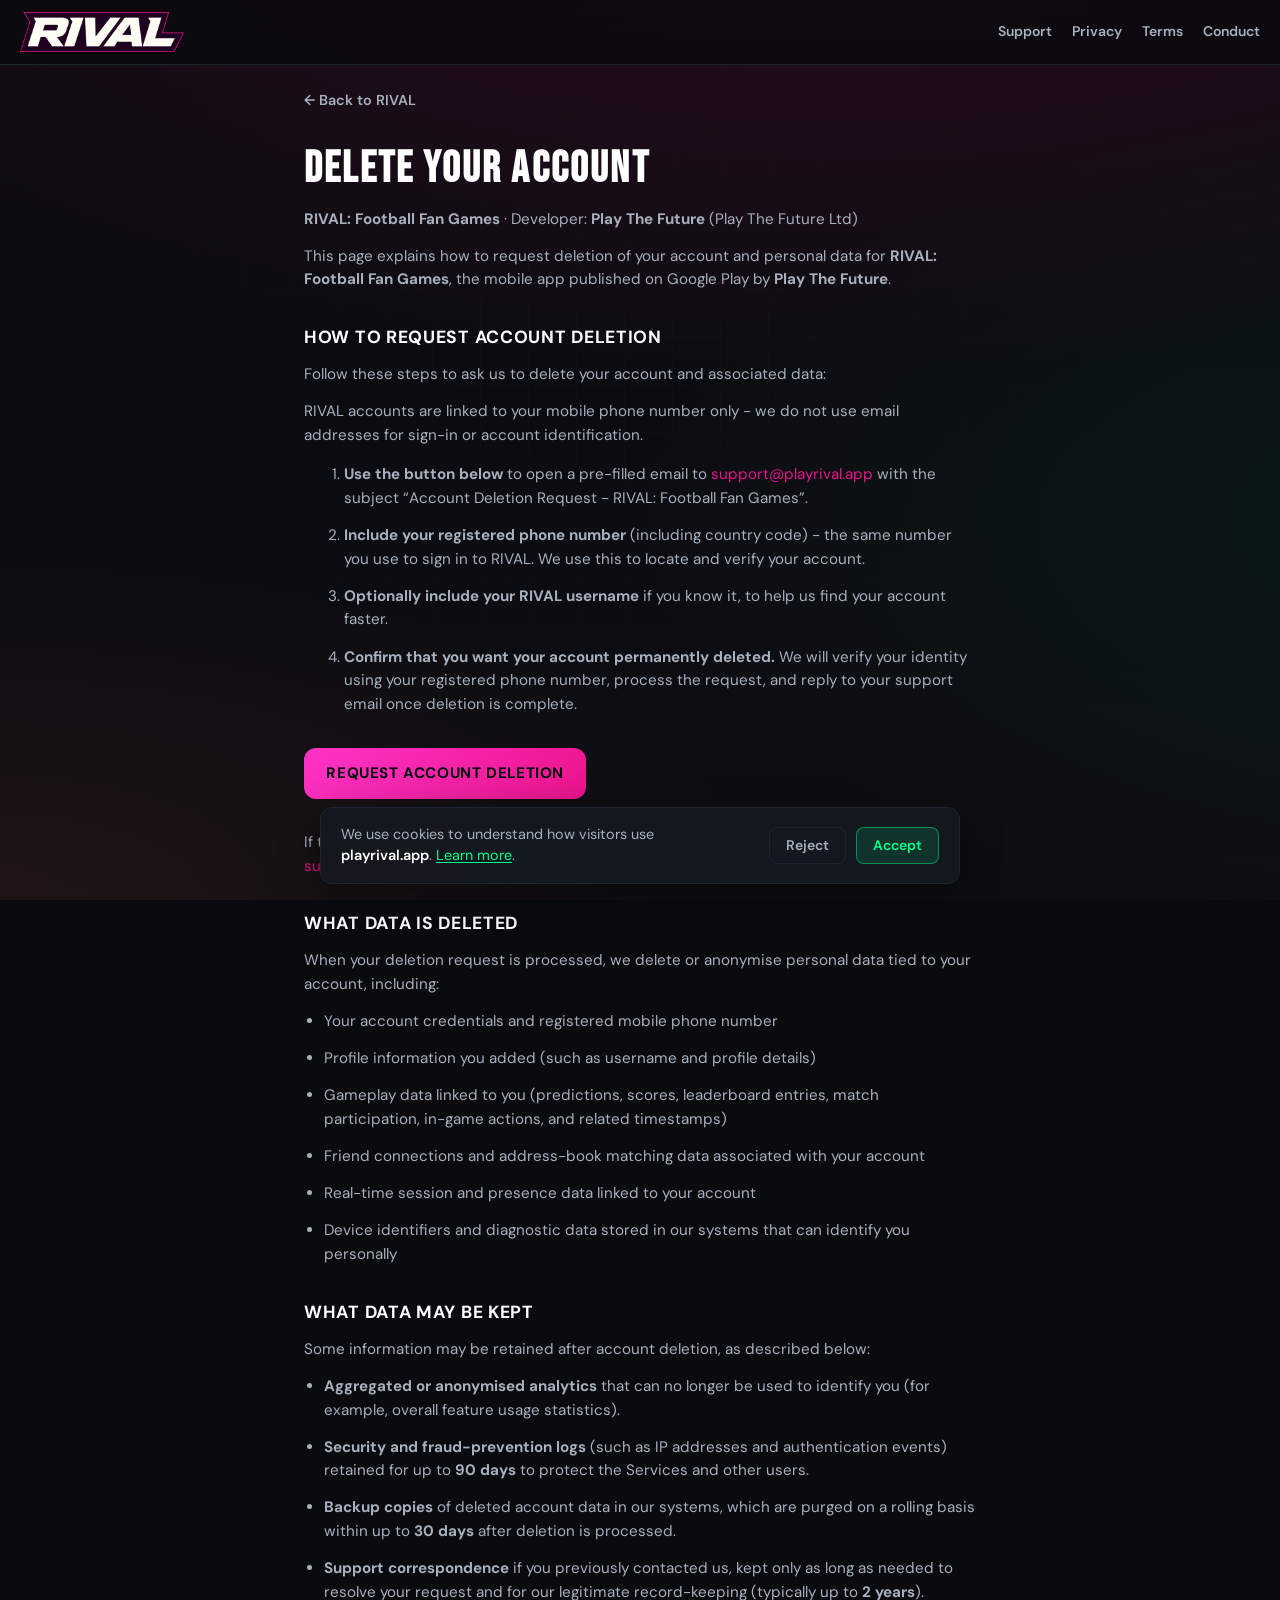
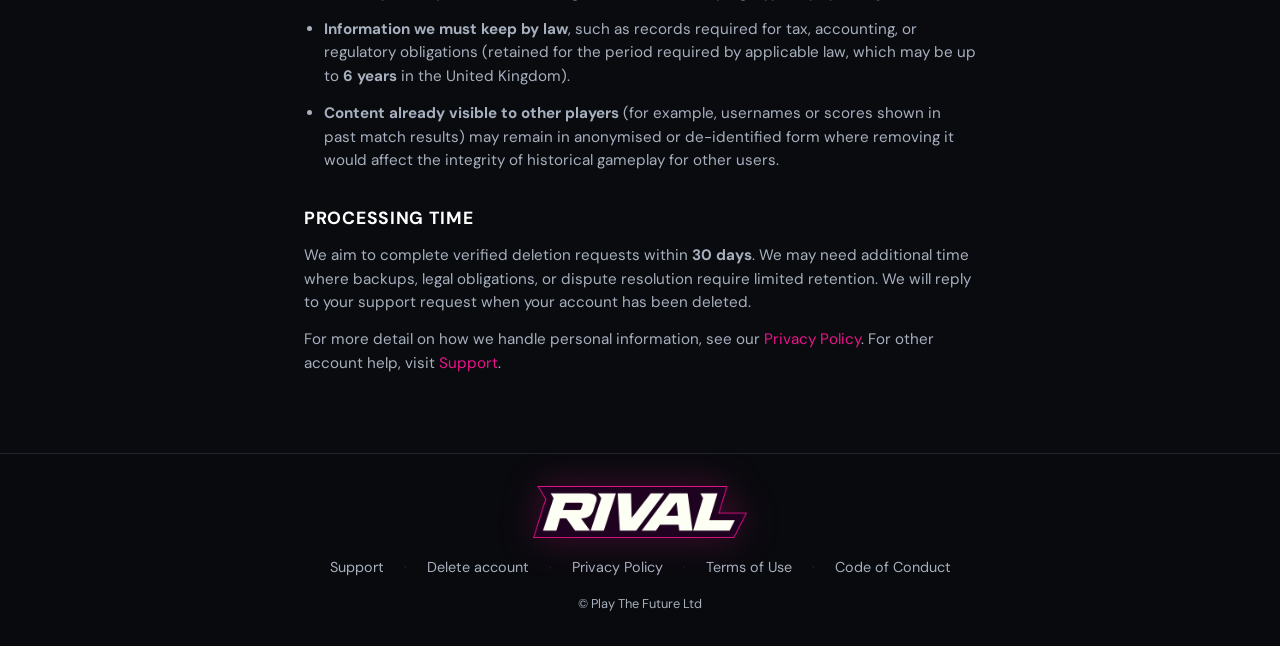
==== commit 302728fa: "Refresh site copy and Elite page for new positioning Rewrites hero/benefit copy across the site (hom" ====
--- a/account-deletion-request/index.html
+++ b/account-deletion-request/index.html
@@ -18,7 +18,7 @@
     </script>
     <meta charset="utf-8" />
     <meta name="viewport" content="width=device-width, initial-scale=1" />
-    <title>Delete Account — RIVAL: Football Fan Games</title>
+    <title>Delete Account - RIVAL: Football Fan Games</title>
     <meta
       name="description"
       content="Request deletion of your RIVAL: Football Fan Games account and associated data. Operated by Play The Future."
@@ -30,7 +30,7 @@
       href="https://fonts.googleapis.com/css2?family=Bebas+Neue&family=DM+Sans:ital,wght@0,400;0,600;0,700;1,400&display=swap"
       rel="stylesheet"
     />
-    <link rel="stylesheet" href="../css/main.css?v=44" />
+    <link rel="stylesheet" href="../css/main.css?v=46" />
     <link rel="icon" href="../images/rival_icon_nobg.png" type="image/png" />
   </head>
   <body>
@@ -64,7 +64,7 @@
         <h2>How to request account deletion</h2>
         <p>Follow these steps to ask us to delete your account and associated data:</p>
         <p>
-          RIVAL accounts are linked to your mobile phone number only — we do not use email addresses for sign-in or account
+          RIVAL accounts are linked to your mobile phone number only - we do not use email addresses for sign-in or account
           identification.
         </p>
         <ol>
@@ -74,7 +74,7 @@
             with the subject “Account Deletion Request - RIVAL: Football Fan Games”.
           </li>
           <li>
-            <strong>Include your registered phone number</strong> (including country code) — the same number you use to sign in
+            <strong>Include your registered phone number</strong> (including country code) - the same number you use to sign in
             to RIVAL. We use this to locate and verify your account.
           </li>
           <li>
--- a/css/main.css
+++ b/css/main.css
@@ -722,6 +722,83 @@
   text-transform: uppercase;
 }
 
+.tiktok-download-hero {
+  position: relative;
+  padding: 1.25rem;
+  margin: 0 0 1rem;
+  background:
+    radial-gradient(circle at 84% 0%, rgba(234, 20, 139, 0.28), transparent 42%),
+    rgba(234, 20, 139, 0.1);
+  border: 1px solid rgba(234, 20, 139, 0.48);
+  border-radius: 22px;
+  box-shadow: var(--glow-pink);
+}
+
+.tiktok-download-hero__arrow {
+  position: fixed;
+  top: 0.35rem;
+  right: 0.9rem;
+  z-index: 1200;
+  color: var(--neon);
+  font-family: var(--font-display);
+  font-size: clamp(3.4rem, 18vw, 5.5rem);
+  line-height: 0.8;
+  text-shadow:
+    0 0 12px rgba(0, 255, 136, 0.9),
+    0 0 34px rgba(234, 20, 139, 0.6);
+  pointer-events: none;
+}
+
+.tiktok-download-hero__eyebrow {
+  margin: 0 0 0.5rem;
+  color: var(--neon);
+  font-size: 0.82rem;
+  font-weight: 700;
+  letter-spacing: 0.08em;
+  text-transform: uppercase;
+}
+
+.tiktok-download-hero .legal__meta {
+  margin-bottom: 0;
+  color: var(--text);
+  font-size: 1.05rem;
+}
+
+.tiktok-download-hero strong,
+.tiktok-download-step strong {
+  color: var(--text);
+}
+
+.tiktok-download-steps {
+  display: grid;
+  gap: 0.75rem;
+  margin: 1rem 0 2rem;
+}
+
+.tiktok-download-step {
+  display: flex;
+  gap: 0.8rem;
+  align-items: flex-start;
+  padding: 0.9rem 1rem;
+  color: var(--muted);
+  background: rgba(255, 255, 255, 0.05);
+  border: 1px solid var(--border);
+  border-radius: var(--radius);
+}
+
+.tiktok-download-step__number {
+  display: inline-flex;
+  flex: 0 0 auto;
+  align-items: center;
+  justify-content: center;
+  width: 1.65rem;
+  height: 1.65rem;
+  color: var(--bg);
+  font-weight: 800;
+  background: var(--neon);
+  border-radius: 999px;
+}
+
 /* Sections */
 .section {
   padding: 4rem 1.5rem;
@@ -984,11 +1061,40 @@
 }
 
 .card__icon {
-  width: 4.5rem;
-  height: 4.5rem;
-  margin: 0 0 0.9rem;
-  object-fit: contain;
-  filter: drop-shadow(0 10px 22px rgba(0, 0, 0, 0.24));
+  width: 3.25rem;
+  height: 3.25rem;
+  margin: 0 0 1rem;
+  display: flex;
+  align-items: center;
+  justify-content: center;
+  border-radius: 12px;
+  background: rgba(255, 255, 255, 0.06);
+  color: var(--text);
+}
+
+.card__icon svg {
+  width: 1.6rem;
+  height: 1.6rem;
+}
+
+.card--pink .card__icon {
+  background: rgba(234, 20, 139, 0.12);
+  color: var(--primary);
+}
+
+.card--green .card__icon {
+  background: rgba(0, 255, 136, 0.12);
+  color: var(--neon);
+}
+
+.card--orange .card__icon {
+  background: rgba(255, 90, 31, 0.12);
+  color: var(--orange);
+}
+
+.card--gold .card__icon {
+  background: rgba(255, 215, 0, 0.12);
+  color: var(--gold);
 }
 
 .card__tag {
@@ -3019,10 +3125,13 @@
 }
 
 .elite-benefits .card__icon {
-  width: 5.5rem;
-  height: 5.5rem;
-  image-rendering: pixelated;
-  filter: drop-shadow(0 12px 28px rgba(0, 0, 0, 0.3));
+  width: 3.75rem;
+  height: 3.75rem;
+}
+
+.elite-benefits .card__icon svg {
+  width: 1.9rem;
+  height: 1.9rem;
 }
 
 .elite-benefits {
@@ -3101,11 +3210,20 @@
 }
 
 .elite-founders__icon {
-  display: block;
-  width: 5rem;
-  height: 5rem;
+  display: flex;
+  align-items: center;
+  justify-content: center;
+  width: 3.5rem;
+  height: 3.5rem;
   margin: 0 0 1.25rem;
-  image-rendering: pixelated;
+  border-radius: 12px;
+  background: rgba(0, 255, 136, 0.12);
+  color: var(--neon);
+}
+
+.elite-founders__icon svg {
+  width: 1.75rem;
+  height: 1.75rem;
 }
 
 .elite-founders__eyebrow {
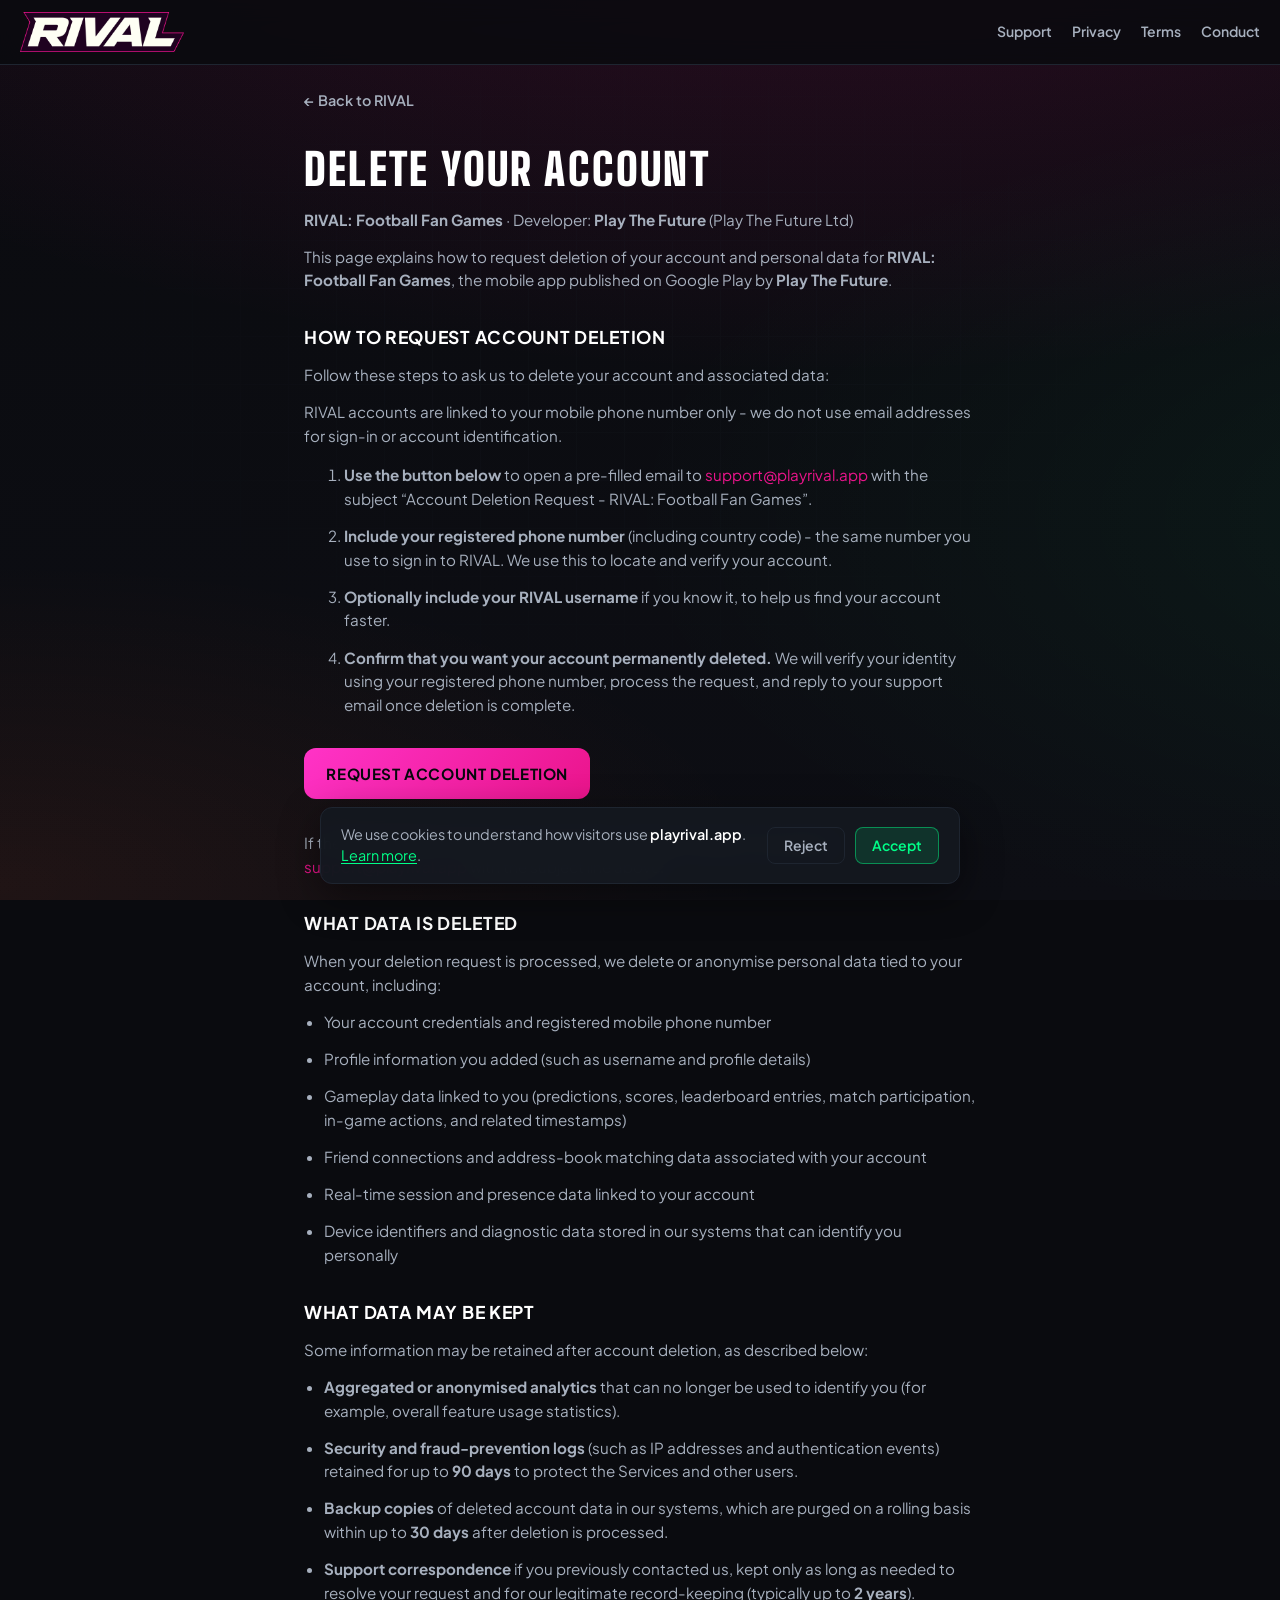
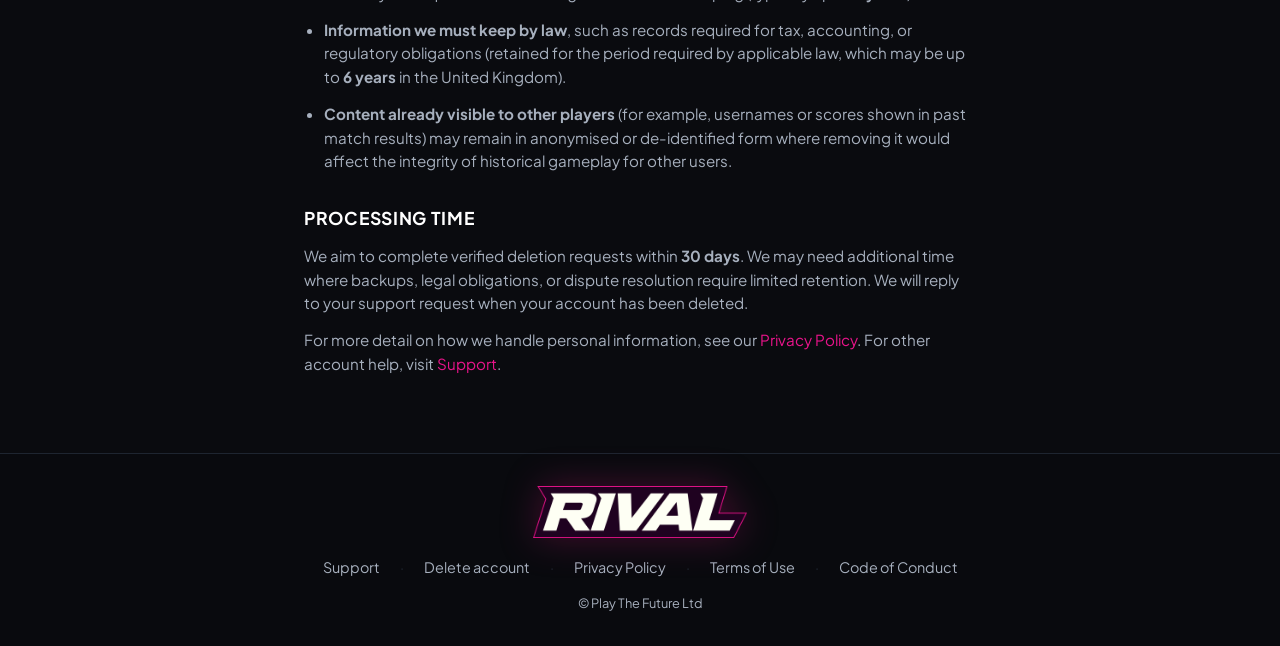
==== commit bf87a734: "Add community values page and adopt app design system fonts sitewide - New /values/ page: five (now " ====
--- a/account-deletion-request/index.html
+++ b/account-deletion-request/index.html
@@ -26,11 +26,7 @@
     <link rel="canonical" href="https://playrival.app/account-deletion-request" />
     <link rel="preconnect" href="https://fonts.googleapis.com" />
     <link rel="preconnect" href="https://fonts.gstatic.com" crossorigin />
-    <link
-      href="https://fonts.googleapis.com/css2?family=Bebas+Neue&family=DM+Sans:ital,wght@0,400;0,600;0,700;1,400&display=swap"
-      rel="stylesheet"
-    />
-    <link rel="stylesheet" href="../css/main.css?v=46" />
+    <link rel="stylesheet" href="../css/main.css?v=60" />
     <link rel="icon" href="../images/rival_icon_nobg.png" type="image/png" />
   </head>
   <body>
--- a/css/main.css
+++ b/css/main.css
@@ -1,4 +1,11 @@
 /* RIVAL — playrival.app */
+
+/* Webfonts: the single source of truth for typeface loading.
+   Change fonts here only — do not add font <link> tags to individual
+   pages. Keep the weights list in sync with the font-weight values
+   actually used with --font-display / --font-body below. */
+@import url("https://fonts.googleapis.com/css2?family=Big+Shoulders+Display:wght@700;800;900&family=Plus+Jakarta+Sans:ital,wght@0,400;0,500;0,600;0,700;0,800;1,400&display=swap");
+
 :root {
   --bg: #0a0b0f;
   --surface: #141820;
@@ -10,8 +17,8 @@
   --danger: #ff4d4f;
   --orange: #ff5a1f;
   --gold: #ffd700;
-  --font-display: "Bebas Neue", "Impact", system-ui, sans-serif;
-  --font-body: "DM Sans", system-ui, sans-serif;
+  --font-display: "Big Shoulders Display", "Impact", system-ui, sans-serif;
+  --font-body: "Plus Jakarta Sans", system-ui, sans-serif;
   --radius: 12px;
   --glow-pink: 0 0 40px rgba(234, 20, 139, 0.35);
   --glow-green: 0 0 32px rgba(0, 255, 136, 0.25);
@@ -321,25 +328,24 @@
   animation: hero-pattern-drift 48s linear infinite alternate;
 }
 
-/* Device mockup — portrait phone, right-anchored */
+/* Device mockup — square 3D iPhone, right-anchored */
 .hero__mockup {
-  --hero-mockup-opacity: 0.55;
+  --hero-mockup-opacity: 0.72;
   position: absolute;
   z-index: 1;
   left: auto;
-  right: max(-8vw, -2rem);
-  bottom: max(-6vh, -1.5rem);
-  width: min(32vw, 300px);
+  right: max(-6vw, -1rem);
+  bottom: max(-4vh, -0.5rem);
+  width: min(42vw, 420px);
   max-width: none;
   pointer-events: none;
   opacity: var(--hero-mockup-opacity);
-  transform: translateX(2vw);
+  transform: translateX(1vw);
   transform-origin: 85% 88%;
-  filter: blur(0.4px)
-    drop-shadow(0 0 48px rgba(234, 20, 139, 0.18))
+  filter: drop-shadow(0 0 48px rgba(234, 20, 139, 0.18))
     drop-shadow(0 24px 56px rgba(0, 0, 0, 0.55));
-  mask-image: radial-gradient(ellipse 85% 92% at 72% 55%, black 12%, rgba(0, 0, 0, 0.45) 48%, transparent 80%);
-  -webkit-mask-image: radial-gradient(ellipse 85% 92% at 72% 55%, black 12%, rgba(0, 0, 0, 0.45) 48%, transparent 80%);
+  mask-image: radial-gradient(ellipse 90% 90% at 70% 55%, black 20%, rgba(0, 0, 0, 0.55) 55%, transparent 82%);
+  -webkit-mask-image: radial-gradient(ellipse 90% 90% at 70% 55%, black 20%, rgba(0, 0, 0, 0.55) 55%, transparent 82%);
 }
 
 .hero__mockup img {
@@ -349,27 +355,18 @@
   animation: mockup-drift-y 22s ease-in-out infinite;
 }
 
-/* Portrait mockups (1080×1920) — cap height so they match legacy square hero scale */
-.hero__mockup-img--portrait {
-  width: auto;
-  max-width: 100%;
-  height: min(52vh, 420px);
-  margin-left: auto;
-}
-
 @media (max-width: 900px) {
   .hero__mockup {
-    --hero-mockup-opacity: 0.45;
-    right: max(-10vw, -2rem);
-    bottom: max(-4vh, -1rem);
-    width: min(38vw, 260px);
-    transform: translateX(3vw);
+    --hero-mockup-opacity: 0.55;
+    right: max(-8vw, -1rem);
+    bottom: max(-3vh, -0.5rem);
+    width: min(48vw, 320px);
+    transform: translateX(2vw);
     transform-origin: 88% 88%;
-    filter: blur(0.5px)
-      drop-shadow(0 0 36px rgba(234, 20, 139, 0.12))
+    filter: drop-shadow(0 0 36px rgba(234, 20, 139, 0.12))
       drop-shadow(0 18px 40px rgba(0, 0, 0, 0.48));
-    mask-image: radial-gradient(ellipse 88% 95% at 74% 52%, black 8%, rgba(0, 0, 0, 0.38) 46%, transparent 78%);
-    -webkit-mask-image: radial-gradient(ellipse 88% 95% at 74% 52%, black 8%, rgba(0, 0, 0, 0.38) 46%, transparent 78%);
+    mask-image: radial-gradient(ellipse 92% 92% at 72% 52%, black 14%, rgba(0, 0, 0, 0.45) 52%, transparent 80%);
+    -webkit-mask-image: radial-gradient(ellipse 92% 92% at 72% 52%, black 14%, rgba(0, 0, 0, 0.45) 52%, transparent 80%);
   }
 
   .hero__inner {
@@ -385,14 +382,13 @@
   }
 
   .hero__mockup {
-    --hero-mockup-opacity: 0.38;
-    right: max(-14vw, -1.5rem);
-    bottom: max(-3vh, -0.5rem);
-    width: min(44vw, 220px);
-    transform: translateX(4vw);
+    --hero-mockup-opacity: 0.42;
+    right: max(-12vw, -1rem);
+    bottom: max(-2vh, 0);
+    width: min(56vw, 260px);
+    transform: translateX(3vw);
     transform-origin: 90% 88%;
-    filter: blur(0.6px)
-      drop-shadow(0 0 28px rgba(234, 20, 139, 0.1))
+    filter: drop-shadow(0 0 28px rgba(234, 20, 139, 0.1))
       drop-shadow(0 14px 30px rgba(0, 0, 0, 0.44));
   }
 }
@@ -528,7 +524,7 @@
 .hero h1 {
   font-family: var(--font-display);
   font-size: clamp(2.5rem, 9vw, 5rem);
-  font-weight: 400;
+  font-weight: 900;
   line-height: 0.95;
   letter-spacing: 0.02em;
   margin: 0 0 1rem;
@@ -573,6 +569,7 @@
 
 .app-store-soon__label {
   font-family: var(--font-display);
+  font-weight: 900;
   font-size: 1.35rem;
   letter-spacing: 0.12em;
   text-transform: uppercase;
@@ -717,6 +714,7 @@
 
 .download-store-btn__name {
   font-family: var(--font-display);
+  font-weight: 900;
   font-size: clamp(1.75rem, 7vw, 2.15rem);
   letter-spacing: 0.06em;
   text-transform: uppercase;
@@ -741,6 +739,7 @@
   z-index: 1200;
   color: var(--neon);
   font-family: var(--font-display);
+  font-weight: 900;
   font-size: clamp(3.4rem, 18vw, 5.5rem);
   line-height: 0.8;
   text-shadow:
@@ -808,6 +807,7 @@
 
 .section__title {
   font-family: var(--font-display);
+  font-weight: 900;
   font-size: clamp(2rem, 5vw, 3rem);
   letter-spacing: 0.04em;
   text-transform: uppercase;
@@ -940,6 +940,7 @@
 
 .step__num {
   font-family: var(--font-display);
+  font-weight: 900;
   font-size: 1.35rem;
   letter-spacing: 0.08em;
   color: var(--muted);
@@ -1047,6 +1048,7 @@
 
 .card h3 {
   font-family: var(--font-display);
+  font-weight: 900;
   font-size: 1.65rem;
   letter-spacing: 0.03em;
   margin: 0.75rem 0 0.75rem;
@@ -1133,6 +1135,7 @@
 
 .showcase__title {
   font-family: var(--font-display);
+  font-weight: 900;
   font-size: clamp(1.9rem, 4.5vw, 2.75rem);
   letter-spacing: 0.04em;
   text-transform: uppercase;
@@ -1269,6 +1272,7 @@
 
 .hype__copy h2 {
   font-family: var(--font-display);
+  font-weight: 900;
   font-size: clamp(1.75rem, 4vw, 2.5rem);
   letter-spacing: 0.04em;
   text-transform: uppercase;
@@ -1429,6 +1433,7 @@
 
 .lb-rank {
   font-family: var(--font-display);
+  font-weight: 900;
   font-size: 1.35rem;
   color: var(--muted);
   line-height: 1;
@@ -1581,6 +1586,7 @@
   min-width: 1.2rem;
   text-align: center;
   font-family: var(--font-display);
+  font-weight: 900;
   letter-spacing: 0.08em;
 }
 
@@ -1782,6 +1788,7 @@
 
 .progression__title {
   font-family: var(--font-display);
+  font-weight: 900;
   font-size: clamp(2rem, 5vw, 3rem);
   letter-spacing: 0.04em;
   text-transform: uppercase;
@@ -1911,6 +1918,7 @@
 
 .waitlist-title {
   font-family: var(--font-display);
+  font-weight: 900;
   font-size: clamp(2rem, 5vw, 3rem);
   letter-spacing: 0.04em;
   text-transform: uppercase;
@@ -2063,6 +2071,7 @@
 
 .cta-bottom__tagline {
   font-family: var(--font-display);
+  font-weight: 900;
   font-size: clamp(1.5rem, 4vw, 2.25rem);
   letter-spacing: 0.08em;
   text-transform: uppercase;
@@ -2360,6 +2369,7 @@
 
 .legal h1 {
   font-family: var(--font-display);
+  font-weight: 900;
   font-size: clamp(2rem, 5vw, 2.75rem);
   letter-spacing: 0.05em;
   text-transform: uppercase;
@@ -2490,6 +2500,7 @@
 
 .manifesto h1 {
   font-family: var(--font-display);
+  font-weight: 900;
   font-size: clamp(2.8rem, 8vw, 5rem);
   line-height: 0.95;
   letter-spacing: 0.03em;
@@ -2573,6 +2584,7 @@
 
 .manifesto__stat-num {
   font-family: var(--font-display);
+  font-weight: 900;
   font-size: clamp(2.8rem, 7vw, 4.25rem);
   line-height: 1;
   letter-spacing: 0.02em;
@@ -2621,6 +2633,7 @@
 
 .manifesto__mission h2 {
   font-family: var(--font-display);
+  font-weight: 900;
   font-size: clamp(1.8rem, 5vw, 2.75rem);
   letter-spacing: 0.05em;
   text-transform: uppercase;
@@ -2698,6 +2711,7 @@
 
 .manifesto__sig-name {
   font-family: var(--font-display);
+  font-weight: 900;
   font-size: 1.75rem;
   letter-spacing: 0.06em;
   text-transform: uppercase;
@@ -2977,6 +2991,7 @@
 
 .elite-hero h1 {
   font-family: var(--font-display);
+  font-weight: 900;
   font-size: clamp(2rem, 6vw, 3.65rem);
   letter-spacing: 0.04em;
   text-transform: uppercase;
@@ -3173,6 +3188,7 @@
 
 .elite-split__panel h3 {
   font-family: var(--font-display);
+  font-weight: 900;
   font-size: 1.65rem;
   letter-spacing: 0.06em;
   text-transform: uppercase;
@@ -3237,6 +3253,7 @@
 
 .elite-founders__title {
   font-family: var(--font-display);
+  font-weight: 900;
   font-size: clamp(1.6rem, 4vw, 2.25rem);
   letter-spacing: 0.04em;
   text-transform: uppercase;
@@ -3444,6 +3461,7 @@
 
 .platform-phase__title {
   font-family: var(--font-display);
+  font-weight: 900;
   font-size: clamp(1.15rem, 2.2vw, 1.5rem);
   letter-spacing: 0.04em;
   text-transform: uppercase;
@@ -3531,6 +3549,7 @@
 
 .chaos-tease__title {
   font-family: var(--font-display);
+  font-weight: 900;
   font-size: clamp(2rem, 5vw, 3rem);
   letter-spacing: 0.04em;
   text-transform: uppercase;
@@ -3570,6 +3589,7 @@
 
 .chaos-card-pill__name {
   font-family: var(--font-display);
+  font-weight: 900;
   font-size: 1.15rem;
   letter-spacing: 0.04em;
   text-transform: uppercase;
@@ -3629,6 +3649,7 @@
 
 .club-section__title {
   font-family: var(--font-display);
+  font-weight: 900;
   font-size: clamp(2.5rem, 7vw, 5rem);
   letter-spacing: 0.03em;
   text-transform: uppercase;
@@ -3644,6 +3665,7 @@
 .club-section__match {
   display: inline-block;
   font-family: var(--font-display);
+  font-weight: 900;
   font-size: clamp(0.95rem, 2.5vw, 1.35rem);
   letter-spacing: 0.1em;
   text-transform: uppercase;
@@ -3710,6 +3732,7 @@
 
 .wc-title {
   font-family: var(--font-display);
+  font-weight: 900;
   font-size: clamp(2.5rem, 6vw, 4rem);
   letter-spacing: 0.04em;
   text-transform: uppercase;
@@ -3925,6 +3948,7 @@
 
 .galaxy-content__title {
   font-family: var(--font-display);
+  font-weight: 900;
   font-size: clamp(1.6rem, 3.5vw, 2.2rem);
   letter-spacing: 0.04em;
   text-transform: uppercase;
@@ -4057,6 +4081,7 @@
 
 .phase-marker__label {
   font-family: var(--font-display);
+  font-weight: 900;
   font-size: 0.75rem;
   letter-spacing: 0.2em;
   text-transform: uppercase;
@@ -4122,6 +4147,7 @@
 
 .feature-block__title {
   font-family: var(--font-display);
+  font-weight: 900;
   font-size: clamp(1.75rem, 4vw, 2.5rem);
   letter-spacing: 0.04em;
   text-transform: uppercase;
@@ -4151,6 +4177,7 @@
 
 .product-statement__title {
   font-family: var(--font-display);
+  font-weight: 900;
   font-size: clamp(2rem, 5vw, 3.25rem);
   letter-spacing: 0.04em;
   text-transform: uppercase;
@@ -4183,6 +4210,7 @@
 /* ── Footer tagline ──────────────────────────────────────────────── */
 .site-footer__tagline {
   font-family: var(--font-display);
+  font-weight: 900;
   font-size: 1rem;
   letter-spacing: 0.12em;
   text-transform: uppercase;
@@ -4382,6 +4410,7 @@
 .galaxy-copy-card__title {
   margin: 0 0 0.75rem;
   font-family: var(--font-display);
+  font-weight: 900;
   font-size: clamp(1.55rem, 3.6vw, 2.3rem);
   letter-spacing: 0.04em;
   line-height: 0.95;
@@ -4546,6 +4575,7 @@
 
 .community__headline {
   font-family: var(--font-display);
+  font-weight: 900;
   font-size: clamp(3.4rem, 9vw, 7rem);
   line-height: 0.95;
   letter-spacing: 0.01em;
@@ -4665,6 +4695,7 @@
 
 .community-card__name {
   font-family: var(--font-display);
+  font-weight: 900;
   font-size: 1.3rem;
   letter-spacing: 0.03em;
   text-transform: uppercase;
@@ -4734,6 +4765,7 @@
 
 .community-involve__headline {
   font-family: var(--font-display);
+  font-weight: 900;
   font-size: clamp(2.6rem, 7vw, 5rem);
   line-height: 0.95;
   letter-spacing: 0.01em;
@@ -4885,3 +4917,593 @@
     flex: 1;
   }
 }
+
+/* ── Homepage rebuild (history-led) ──────────────────────────────── */
+.home-feature {
+  padding-top: 2.5rem;
+  padding-bottom: 2.5rem;
+}
+
+.feature-block__media--device img {
+  width: min(380px, 88%);
+  height: auto;
+  filter: drop-shadow(0 18px 40px rgba(0, 0, 0, 0.45));
+}
+
+.feature-block__eyebrow--pink {
+  color: #ff1e78;
+}
+
+.feature-block__body + .feature-block__body {
+  margin-top: 1rem;
+}
+
+/* Gap / depth prose */
+.home-prose {
+  max-width: 720px;
+  margin: 0 auto;
+  padding: 3.5rem 1.5rem;
+  text-align: left;
+}
+
+.home-prose--accent {
+  position: relative;
+}
+
+.home-prose--accent::before {
+  content: "";
+  position: absolute;
+  inset: 10% 8%;
+  background: radial-gradient(
+    ellipse 70% 60% at 20% 40%,
+    rgba(245, 184, 0, 0.08),
+    transparent 70%
+  );
+  pointer-events: none;
+  z-index: -1;
+}
+
+.home-prose__title {
+  font-family: var(--font-display);
+  font-weight: 900;
+  font-size: clamp(1.85rem, 4.5vw, 2.75rem);
+  letter-spacing: 0.04em;
+  text-transform: uppercase;
+  line-height: 0.98;
+  margin: 0 0 1.25rem;
+}
+
+.home-prose__body {
+  color: var(--muted);
+  font-size: 1.05rem;
+  line-height: 1.7;
+}
+
+.home-prose__body p {
+  margin: 0 0 1.1rem;
+}
+
+.home-prose__body p:last-child {
+  margin-bottom: 0;
+}
+
+/* Founders */
+.home-founders {
+  max-width: 720px;
+  margin: 0 auto;
+  padding: 3.5rem 1.5rem 2rem;
+}
+
+.home-founders__title {
+  font-family: var(--font-display);
+  font-weight: 900;
+  font-size: clamp(1.85rem, 4.5vw, 2.6rem);
+  letter-spacing: 0.04em;
+  text-transform: uppercase;
+  line-height: 0.98;
+  margin: 0 0 1.25rem;
+}
+
+.home-founders__copy p {
+  color: var(--muted);
+  font-size: 1.05rem;
+  line-height: 1.7;
+  margin: 0 0 1rem;
+}
+
+.home-founders__copy p:last-child {
+  margin-bottom: 0;
+  color: var(--text);
+}
+
+.home-cta .home-cta__inner {
+  max-width: 640px;
+  margin: 0 auto;
+  display: flex;
+  flex-direction: column;
+  align-items: center;
+  gap: 1.75rem;
+}
+
+.home-cta .waitlist-title {
+  margin: 0;
+}
+
+/* ── Community values ────────────────────────────────────────────────
+   Self-contained block: drop <section class="values-section">…</section>
+   into any page's <main> — it only depends on the tokens/fonts/keyframes
+   already declared at the top of this file. ─────────────────────────── */
+@keyframes values-rise-1 {
+  0%, 100% { transform: translateY(0); }
+  45% { transform: translateY(-1.6px); }
+}
+
+@keyframes values-rise-2 {
+  0%, 100% { transform: translateY(0); }
+  52% { transform: translateY(-2.2px); }
+}
+
+@keyframes values-rise-3 {
+  0%, 100% { transform: translateY(0); }
+  60% { transform: translateY(-1.6px); }
+}
+
+@keyframes values-send {
+  0% { stroke-dashoffset: 8.5; opacity: 0; }
+  25% { opacity: 1; }
+  70% { stroke-dashoffset: 0; opacity: 1; }
+  100% { stroke-dashoffset: -8.5; opacity: 0; }
+}
+
+@keyframes values-node-a {
+  0%, 55% { opacity: 0.45; }
+  75%, 100% { opacity: 1; }
+}
+
+@keyframes values-node-b {
+  0%, 55% { opacity: 0.45; }
+  75%, 100% { opacity: 1; }
+}
+
+@keyframes values-cross {
+  0% { stroke-dashoffset: 21; }
+  35%, 100% { stroke-dashoffset: 0; }
+}
+
+@keyframes values-orbit {
+  to { transform: rotate(360deg); }
+}
+
+@keyframes values-pulse-a {
+  0%, 100% { opacity: 0.55; }
+  30% { opacity: 1; }
+}
+
+@keyframes values-pulse-b {
+  0%, 100% { opacity: 0.55; }
+  55% { opacity: 1; }
+}
+
+@keyframes values-pulse-c {
+  0%, 100% { opacity: 0.55; }
+  80% { opacity: 1; }
+}
+
+@keyframes values-ball {
+  to { transform: rotate(360deg); }
+}
+
+@keyframes values-join-dot {
+  0%, 100% { opacity: 0.5; }
+  40% { opacity: 1; }
+}
+
+@keyframes values-sheen {
+  0% { transform: translateX(-160%); }
+  55%, 100% { transform: translateX(420%); }
+}
+
+@media (prefers-reduced-motion: reduce) {
+  .values-section * {
+    animation: none !important;
+  }
+}
+
+.values-section {
+  position: relative;
+  padding: clamp(5.5rem, 12vw, 7rem) 1.5rem clamp(3.5rem, 8vw, 6rem);
+  max-width: 1120px;
+  margin: 0 auto;
+  overflow: hidden;
+}
+
+@media (max-width: 480px) {
+  .values-section {
+    padding-top: 8rem;
+  }
+}
+
+.values-section__glow {
+  position: absolute;
+  top: 0;
+  left: 0;
+  right: 0;
+  height: 420px;
+  background: linear-gradient(
+    180deg,
+    rgba(234, 20, 139, 0.1) 0%,
+    rgba(234, 20, 139, 0.05) 16%,
+    rgba(234, 20, 139, 0) 100%
+  );
+  pointer-events: none;
+  z-index: 0;
+}
+
+.values-section__inner {
+  position: relative;
+  z-index: 1;
+}
+
+.values-eyebrow {
+  display: flex;
+  align-items: center;
+  gap: 1rem;
+  margin: 0 0 1.5rem;
+}
+
+.values-eyebrow__bar {
+  width: 40px;
+  height: 2px;
+  background: var(--primary);
+  flex: none;
+}
+
+.values-eyebrow span:last-child {
+  font-family: var(--font-display);
+  font-weight: 900;
+  font-size: clamp(0.9rem, 2.5vw, 1.05rem);
+  letter-spacing: 0.16em;
+  text-transform: uppercase;
+  color: var(--primary);
+}
+
+.values-title {
+  font-family: var(--font-display);
+  font-weight: 900;
+  font-size: clamp(2.75rem, 8vw, 4.75rem);
+  line-height: 0.92;
+  letter-spacing: 0.02em;
+  text-transform: uppercase;
+  margin: 0 0 1.25rem;
+  text-shadow: 0 0 60px rgba(234, 20, 139, 0.3);
+}
+
+.values-lead {
+  font-size: clamp(1.05rem, 2.6vw, 1.25rem);
+  line-height: 1.55;
+  color: var(--muted);
+  max-width: 42rem;
+  margin: 0 0 clamp(2.5rem, 6vw, 3.5rem);
+}
+
+.values-grid {
+  display: grid;
+  grid-template-columns: 1fr;
+  gap: 0;
+  margin-bottom: clamp(3rem, 7vw, 4.5rem);
+}
+
+@media (min-width: 700px) {
+  .values-grid {
+    grid-template-columns: repeat(2, 1fr);
+    column-gap: clamp(3rem, 6vw, 5.5rem);
+    row-gap: 0.5rem;
+  }
+}
+
+.value-card {
+  display: flex;
+  flex-direction: column;
+  align-items: flex-start;
+  gap: 1rem;
+  padding: 0 0 2.75rem;
+}
+
+@media (min-width: 700px) {
+  .value-card {
+    padding-bottom: 3.5rem;
+  }
+}
+
+.value-card__icon {
+  color: var(--primary);
+  display: flex;
+}
+
+.value-card__icon svg {
+  width: 2.35rem;
+  height: 2.35rem;
+}
+
+@media (min-width: 700px) {
+  .value-card__icon svg {
+    width: 2.75rem;
+    height: 2.75rem;
+  }
+}
+
+.value-card h3 {
+  font-family: var(--font-display);
+  font-weight: 900;
+  font-size: clamp(1.5rem, 4vw, 2rem);
+  letter-spacing: 0.03em;
+  text-transform: uppercase;
+  line-height: 1.05;
+  margin: 0;
+}
+
+.value-card p {
+  margin: 0;
+  font-size: 1rem;
+  line-height: 1.6;
+  color: var(--muted);
+  max-width: 32rem;
+}
+
+.value-card p strong {
+  color: var(--text);
+  font-weight: 700;
+}
+
+.values-cta {
+  position: relative;
+  display: flex;
+  align-items: center;
+  justify-content: center;
+  gap: clamp(2rem, 5vw, 4rem);
+  flex-wrap: nowrap;
+  padding: clamp(2.25rem, 6vw, 4rem) clamp(1.5rem, 5vw, 3.5rem);
+  border-radius: 24px;
+  background: var(--surface);
+  box-shadow: 0 16px 56px rgba(0, 0, 0, 0.45);
+  margin-bottom: clamp(3rem, 7vw, 4.5rem);
+  overflow: hidden;
+}
+
+.values-cta::before {
+  content: "";
+  position: absolute;
+  top: 50%;
+  right: 6%;
+  width: min(52%, 460px);
+  aspect-ratio: 1;
+  transform: translateY(-50%);
+  background: radial-gradient(circle, rgba(234, 20, 139, 0.16) 0%, transparent 70%);
+  pointer-events: none;
+}
+
+.values-cta__copy {
+  position: relative;
+  display: flex;
+  flex-direction: column;
+  align-items: flex-start;
+  gap: 1.5rem;
+  flex: 0 1 400px;
+  min-width: 0;
+}
+
+.values-cta__title {
+  font-family: var(--font-display);
+  font-weight: 900;
+  font-size: clamp(2rem, 5.5vw, 3.25rem);
+  line-height: 1;
+  letter-spacing: 0.02em;
+  text-transform: uppercase;
+  margin: 0;
+}
+
+.values-cta__title span {
+  display: block;
+}
+
+.values-cta__lead {
+  font-size: clamp(1rem, 2.4vw, 1.15rem);
+  line-height: 1.55;
+  color: var(--muted);
+  max-width: 32rem;
+  margin: 0;
+}
+
+.btn-primary {
+  position: relative;
+  overflow: hidden;
+  display: inline-flex;
+  align-items: center;
+  justify-content: center;
+  gap: 0.75rem;
+  height: clamp(3.25rem, 9vw, 4rem);
+  padding: 0 clamp(1.5rem, 5vw, 2.75rem);
+  max-width: 100%;
+  white-space: nowrap;
+  border-radius: 999px;
+  background: var(--primary);
+  color: var(--bg);
+  font-family: var(--font-display);
+  font-weight: 900;
+  font-size: clamp(1.1rem, 3.6vw, 1.4rem);
+  letter-spacing: 0.06em;
+  text-transform: uppercase;
+  box-shadow: 0 16px 48px rgba(234, 20, 139, 0.38);
+  transition: filter 0.12s ease, transform 0.12s ease;
+}
+
+.btn-primary:hover {
+  filter: brightness(1.08);
+  transform: translateY(-1px);
+  text-decoration: none;
+  color: var(--bg);
+}
+
+.btn-primary::after {
+  content: "";
+  position: absolute;
+  top: 0;
+  bottom: 0;
+  left: 0;
+  width: 38%;
+  background: linear-gradient(
+    100deg,
+    rgba(255, 255, 255, 0) 0%,
+    rgba(255, 255, 255, 0.55) 50%,
+    rgba(255, 255, 255, 0) 100%
+  );
+  transform: translateX(-160%);
+  animation: values-sheen 3.6s ease-in-out infinite;
+  pointer-events: none;
+}
+
+.btn-primary svg {
+  position: relative;
+  width: clamp(1.35rem, 4.5vw, 1.75rem);
+  height: auto;
+  flex: none;
+}
+
+.btn-primary span {
+  position: relative;
+}
+
+.values-cta__art {
+  position: relative;
+  display: flex;
+  flex: 0 0 auto;
+  color: var(--primary);
+}
+
+.values-cta__art svg {
+  width: clamp(150px, 30vw, 220px);
+  height: auto;
+}
+
+.values-sign {
+  display: flex;
+  flex-direction: column;
+  align-items: flex-start;
+  gap: 0.875rem;
+}
+
+.values-sign__quote {
+  font-family: var(--font-display);
+  font-weight: 900;
+  font-size: clamp(1.5rem, 5vw, 1.85rem);
+  line-height: 1.15;
+  letter-spacing: 0.02em;
+  text-transform: uppercase;
+  color: var(--text);
+  max-width: 34rem;
+  margin: 0;
+}
+
+.values-founders {
+  display: flex;
+  flex-wrap: wrap;
+  gap: 2rem;
+}
+
+.values-founder {
+  display: flex;
+  align-items: center;
+  gap: 0.75rem;
+  color: inherit;
+  text-decoration: none;
+}
+
+.values-founder:hover {
+  text-decoration: none;
+}
+
+.values-founder__photo-wrap {
+  width: 3.5rem;
+  height: 3.5rem;
+  border-radius: 50%;
+  overflow: hidden;
+  flex: none;
+  border: 2px solid var(--border);
+  transition: border-color 0.2s ease;
+}
+
+.values-founder:hover .values-founder__photo-wrap {
+  border-color: var(--primary);
+}
+
+.values-founder__photo {
+  display: block;
+  width: 100%;
+  height: 100%;
+  object-fit: cover;
+  object-position: center;
+}
+
+.values-founder__meta {
+  display: flex;
+  flex-direction: column;
+  gap: 0.15rem;
+}
+
+.values-founder__name {
+  display: inline-flex;
+  align-items: center;
+  gap: 0.4rem;
+  font-size: 1rem;
+  font-weight: 700;
+  color: var(--text);
+  transition: color 0.2s ease;
+}
+
+.values-founder:hover .values-founder__name {
+  color: var(--primary);
+}
+
+.values-founder__x {
+  width: 0.75rem;
+  height: 0.75rem;
+  color: var(--muted);
+  flex: none;
+  transition: color 0.2s ease;
+}
+
+.values-founder:hover .values-founder__x {
+  color: var(--primary);
+}
+
+.values-founder__club {
+  font-size: 0.875rem;
+  color: var(--muted);
+}
+
+@media (max-width: 640px) {
+  .values-cta {
+    flex-direction: column;
+    align-items: flex-start;
+    justify-content: flex-start;
+    text-align: left;
+  }
+
+  .values-cta::before {
+    top: 0;
+    right: 50%;
+    left: 50%;
+    width: min(80%, 320px);
+    transform: translate(-50%, -35%);
+  }
+
+  .values-cta__copy {
+    flex: none;
+    width: 100%;
+  }
+
+  .values-cta__art {
+    order: -1;
+    margin: 0 auto;
+  }
+}
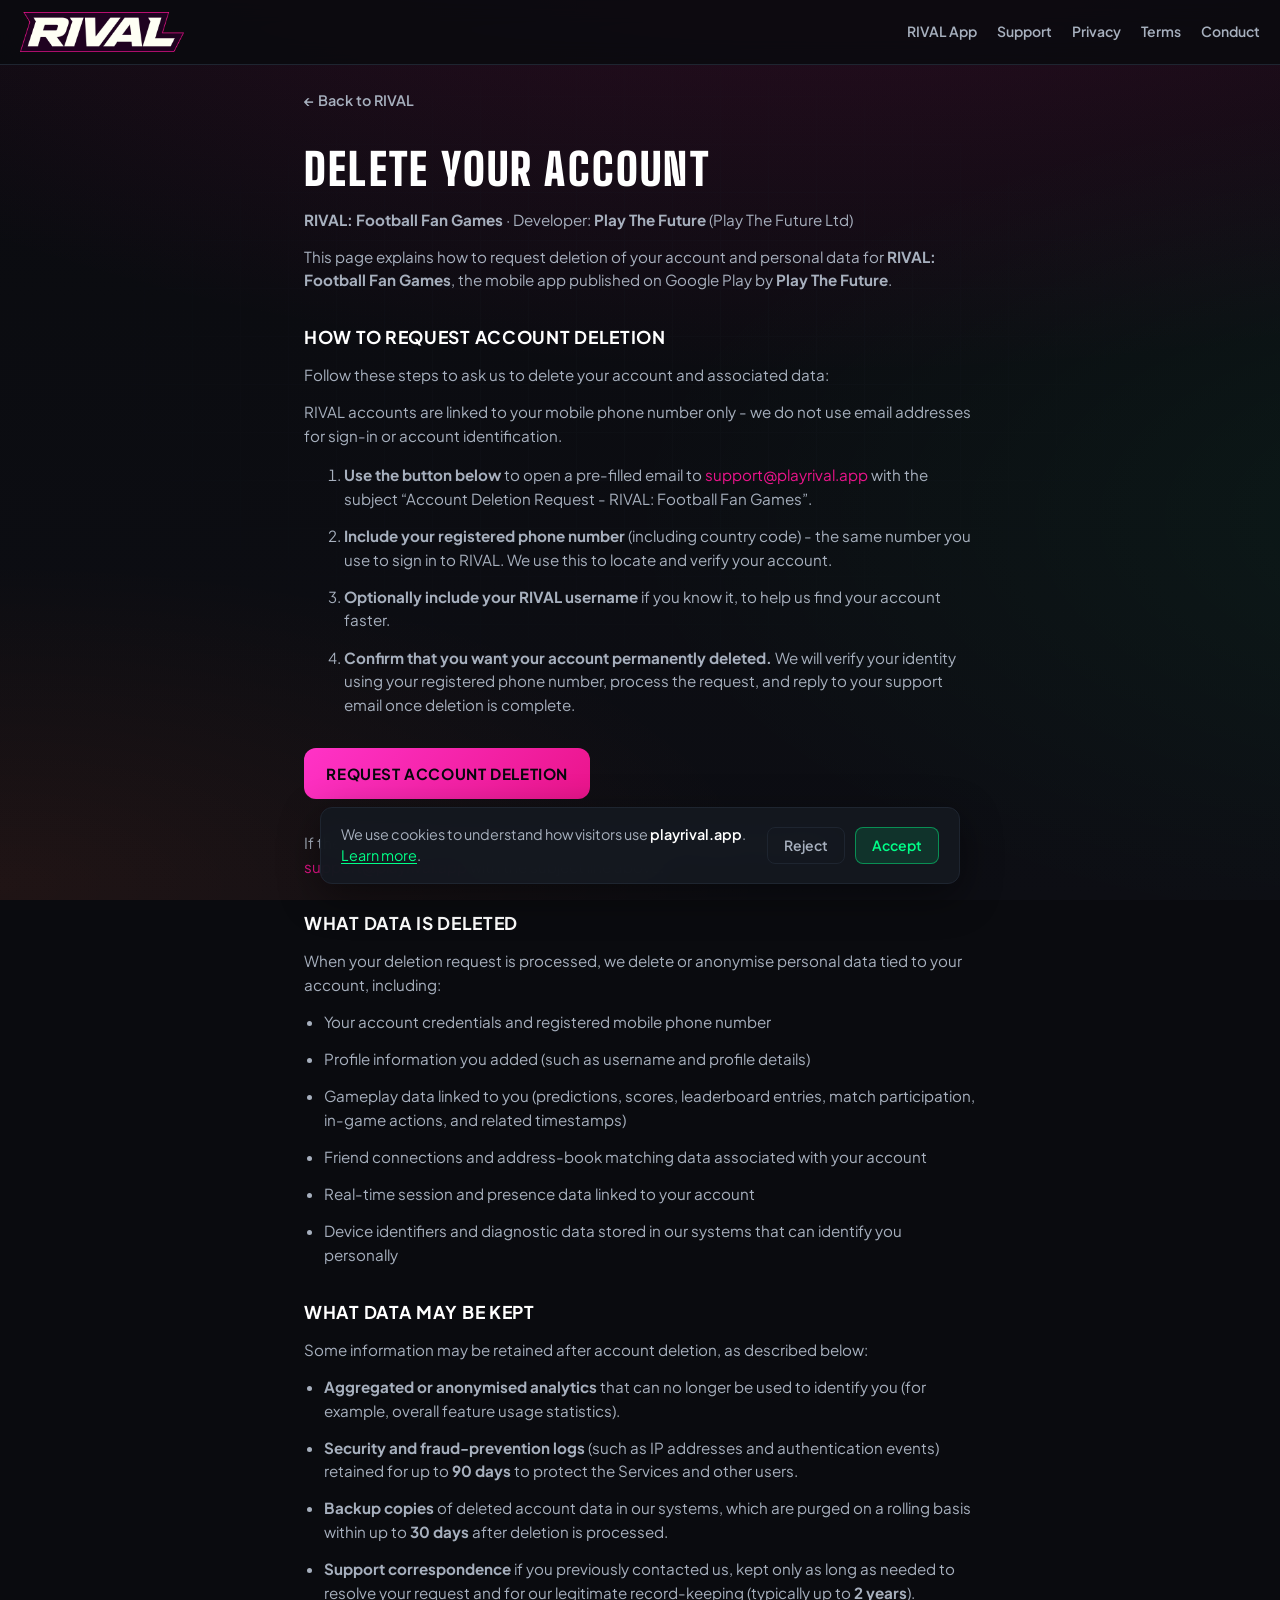
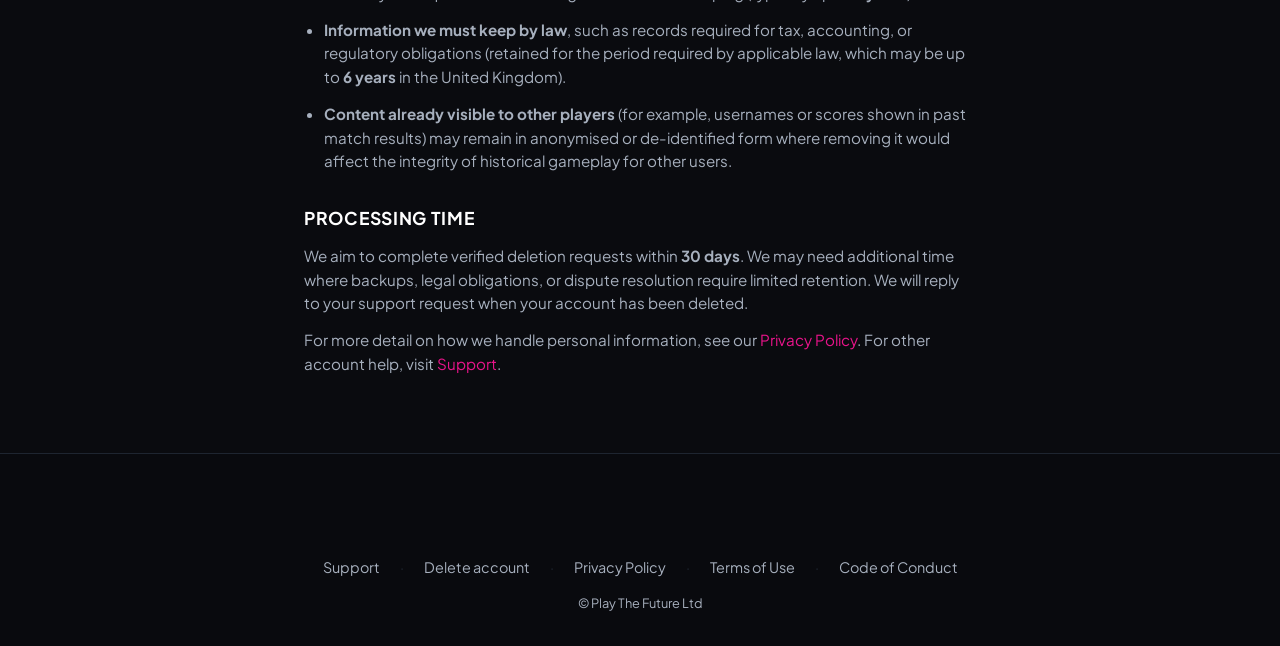
==== commit 37d35d62: "Make manifesto landing the new homepage, move product page to /rival-app/ Preserves the current prod" ====
--- a/account-deletion-request/index.html
+++ b/account-deletion-request/index.html
@@ -26,7 +26,7 @@
     <link rel="canonical" href="https://playrival.app/account-deletion-request" />
     <link rel="preconnect" href="https://fonts.googleapis.com" />
     <link rel="preconnect" href="https://fonts.gstatic.com" crossorigin />
-    <link rel="stylesheet" href="../css/main.css?v=60" />
+    <link rel="stylesheet" href="../css/main.css?v=62" />
     <link rel="icon" href="../images/rival_icon_nobg.png" type="image/png" />
   </head>
   <body>
@@ -37,6 +37,7 @@
           <img src="../images/rival_logo_horizontal.png" alt="RIVAL" width="120" height="32" />
         </a>
         <nav class="site-nav__links" aria-label="Support and legal">
+          <a href="/rival-app/">RIVAL App</a>
           <a href="/support/">Support</a>
           <a href="/privacy.html">Privacy</a>
           <a href="/terms.html">Terms</a>
--- a/css/main.css
+++ b/css/main.css
@@ -5507,3 +5507,360 @@
     margin: 0 auto;
   }
 }
+
+/* ─────────────────────────────────────────────────────────
+   RIVAL manifesto landing (home page)
+   ───────────────────────────────────────────────────────── */
+
+@keyframes rv-rise-1 { 0%, 100% { transform: translateY(0); } 45% { transform: translateY(-1.6px); } }
+@keyframes rv-rise-2 { 0%, 100% { transform: translateY(0); } 52% { transform: translateY(-2.2px); } }
+@keyframes rv-rise-3 { 0%, 100% { transform: translateY(0); } 60% { transform: translateY(-1.6px); } }
+@keyframes rv-send {
+  0% { stroke-dashoffset: 8.5; opacity: 0; }
+  25% { opacity: 1; }
+  70% { stroke-dashoffset: 0; opacity: 1; }
+  100% { stroke-dashoffset: -8.5; opacity: 0; }
+}
+@keyframes rv-node-a { 0%, 55% { opacity: 0.45; } 75%, 100% { opacity: 1; } }
+@keyframes rv-node-b { 0%, 55% { opacity: 0.45; } 75%, 100% { opacity: 1; } }
+@keyframes rv-cross { 0% { stroke-dashoffset: 21; } 35%, 100% { stroke-dashoffset: 0; } }
+@keyframes rv-orbit { to { transform: rotate(360deg); } }
+@keyframes rv-pulse-a { 0%, 100% { opacity: 0.55; } 30% { opacity: 1; } }
+@keyframes rv-pulse-b { 0%, 100% { opacity: 0.55; } 55% { opacity: 1; } }
+@keyframes rv-pulse-c { 0%, 100% { opacity: 0.55; } 80% { opacity: 1; } }
+@keyframes rv-sheen {
+  0% { transform: translateX(-160%); }
+  55%, 100% { transform: translateX(420%); }
+}
+
+.rv-hero {
+  position: relative;
+  display: flex;
+  flex-direction: column;
+  min-height: clamp(480px, 62vw, 720px);
+  background: #07080c;
+  overflow: hidden;
+}
+
+.rv-hero__bg {
+  position: absolute;
+  inset: 0;
+  width: 100%;
+  height: 100%;
+  object-fit: cover;
+}
+
+.rv-hero__scrim {
+  position: absolute;
+  inset: 0;
+  pointer-events: none;
+}
+
+.rv-hero__scrim--v {
+  background: linear-gradient(
+    180deg,
+    rgba(10, 11, 15, 0.82) 0%,
+    rgba(10, 11, 15, 0.52) 38%,
+    rgba(10, 11, 15, 0.88) 82%,
+    var(--bg) 100%
+  );
+}
+
+.rv-hero__scrim--h {
+  background: linear-gradient(
+    90deg,
+    rgba(10, 11, 15, 0.8) 0%,
+    rgba(10, 11, 15, 0.3) 55%,
+    rgba(10, 11, 15, 0) 100%
+  );
+}
+
+.rv-hero__scrim--top {
+  top: 0;
+  left: 0;
+  right: 0;
+  bottom: auto;
+  height: 40%;
+  background: linear-gradient(180deg, rgba(234, 20, 139, 0.16) 0%, rgba(234, 20, 139, 0) 100%);
+}
+
+.rv-hero__inner {
+  position: relative;
+  flex: 1;
+  display: flex;
+  align-items: flex-end;
+  width: 100%;
+  max-width: 1180px;
+  margin: 0 auto;
+  padding: clamp(48px, 8vw, 88px) 24px clamp(56px, 8vw, 88px);
+  box-sizing: border-box;
+}
+
+.rv-hero__copy {
+  display: flex;
+  flex-direction: column;
+  gap: clamp(16px, 2.4vw, 26px);
+  max-width: 940px;
+}
+
+.rv-eyebrow {
+  display: flex;
+  align-items: center;
+  gap: 16px;
+}
+
+.rv-eyebrow__rule {
+  width: 44px;
+  height: 2px;
+  background: var(--primary);
+  flex: none;
+}
+
+.rv-eyebrow__text {
+  font-family: var(--font-display);
+  font-weight: 900;
+  font-size: clamp(15px, 3.4vw, 20px);
+  line-height: 1.2;
+  letter-spacing: 2.6px;
+  text-transform: uppercase;
+  color: var(--primary);
+}
+
+.rv-hero__title {
+  margin: 0;
+  font-family: var(--font-display);
+  font-weight: 900;
+  font-size: clamp(42px, 7.4vw, 100px);
+  line-height: 0.88;
+  letter-spacing: -0.4px;
+  text-transform: uppercase;
+  color: var(--text);
+  text-wrap: balance;
+  text-shadow: 0 4px 40px rgba(7, 8, 12, 0.65);
+}
+
+.rv-statement {
+  display: flex;
+  flex-direction: column;
+  gap: clamp(18px, 2.2vw, 26px);
+  max-width: 800px;
+  margin: 0 auto;
+  padding: clamp(48px, 7vw, 80px) 24px clamp(56px, 8vw, 88px);
+}
+
+.rv-statement p {
+  margin: 0;
+  font-size: clamp(18px, 2.1vw, 22px);
+  line-height: 1.55;
+  font-weight: 500;
+  color: var(--muted);
+  text-wrap: pretty;
+}
+
+.rv-statement p.rv-statement__strong {
+  font-size: clamp(20px, 2.4vw, 26px);
+  line-height: 1.4;
+  font-weight: 800;
+  color: var(--text);
+}
+
+.rv-statement__cta {
+  position: relative;
+  overflow: hidden;
+  align-self: flex-start;
+  margin-top: clamp(14px, 2vw, 22px);
+  display: inline-flex;
+  align-items: center;
+  justify-content: center;
+  gap: clamp(12px, 2vw, 18px);
+  height: clamp(56px, 10vw, 72px);
+  padding: 0 clamp(24px, 5vw, 48px);
+  max-width: 100%;
+  white-space: nowrap;
+  border-radius: 999px;
+  background: var(--primary);
+  color: var(--bg);
+  font-family: var(--font-display);
+  font-weight: 900;
+  font-size: clamp(19px, 4.2vw, 28px);
+  line-height: 1;
+  letter-spacing: 1.2px;
+  text-transform: uppercase;
+  box-shadow: var(--glow-pink);
+  transition: filter 0.12s ease, transform 0.12s ease;
+}
+
+.rv-statement__cta:hover {
+  filter: brightness(1.08);
+  transform: translateY(-1px);
+  color: var(--bg);
+}
+
+.rv-statement__cta::after {
+  content: "";
+  position: absolute;
+  top: 0;
+  bottom: 0;
+  width: 38%;
+  left: 0;
+  background: linear-gradient(
+    100deg,
+    rgba(255, 255, 255, 0) 0%,
+    rgba(255, 255, 255, 0.55) 50%,
+    rgba(255, 255, 255, 0) 100%
+  );
+  transform: translateX(-160%);
+  animation: rv-sheen 3.6s ease-in-out infinite;
+  pointer-events: none;
+}
+
+.rv-statement__cta span {
+  position: relative;
+}
+
+.rv-statement__cta svg {
+  position: relative;
+  width: clamp(20px, 4vw, 26px);
+  height: auto;
+  flex: none;
+}
+
+.rv-values-teaser {
+  position: relative;
+  background: #07080c;
+  border-bottom: 1px solid var(--border);
+  overflow: hidden;
+}
+
+.rv-values-teaser__bg {
+  position: absolute;
+  inset: 0;
+  width: 100%;
+  height: 100%;
+  object-fit: cover;
+}
+
+.rv-values-teaser__scrim {
+  position: absolute;
+  inset: 0;
+  pointer-events: none;
+  background: linear-gradient(
+    180deg,
+    rgba(10, 11, 15, 0.8) 0%,
+    rgba(10, 11, 15, 0.66) 45%,
+    rgba(10, 11, 15, 0.9) 100%
+  );
+}
+
+.rv-values-teaser__inner {
+  position: relative;
+  max-width: 1180px;
+  margin: 0 auto;
+  padding: clamp(48px, 7vw, 80px) 24px;
+  box-sizing: border-box;
+  display: flex;
+  flex-direction: column;
+  gap: clamp(24px, 3.4vw, 36px);
+}
+
+.rv-values-teaser__head {
+  display: flex;
+  align-items: center;
+  justify-content: space-between;
+  gap: 24px;
+  flex-wrap: wrap;
+}
+
+.rv-values-teaser__link {
+  display: inline-flex;
+  align-items: center;
+  gap: 10px;
+  font-family: var(--font-display);
+  font-weight: 900;
+  font-size: 18px;
+  line-height: 1;
+  letter-spacing: 1.4px;
+  text-transform: uppercase;
+  color: var(--text);
+}
+
+.rv-values-teaser__link:hover {
+  color: var(--primary);
+}
+
+.rv-values-teaser__grid {
+  display: grid;
+  grid-template-columns: repeat(auto-fit, minmax(240px, 1fr));
+  gap: clamp(16px, 2vw, 24px);
+}
+
+.rv-value-card {
+  display: flex;
+  flex-direction: column;
+  gap: 14px;
+  padding: 24px;
+  border-radius: var(--radius);
+  background: var(--surface);
+  box-shadow: 0 10px 32px rgba(0, 0, 0, 0.4);
+  color: var(--text);
+  transition: background 0.12s ease, transform 0.12s ease;
+}
+
+.rv-value-card:hover {
+  background: #1b212c;
+  transform: translateY(-2px);
+  color: var(--text);
+  text-decoration: none;
+}
+
+.rv-value-card__icon {
+  color: var(--primary);
+  display: flex;
+}
+
+.rv-value-card__icon svg {
+  width: 28px;
+  height: 28px;
+}
+
+.rv-value-card h2 {
+  margin: 0;
+  font-family: var(--font-display);
+  font-weight: 900;
+  font-size: 24px;
+  line-height: 1.05;
+  letter-spacing: 0.6px;
+  text-transform: uppercase;
+  color: var(--text);
+}
+
+.rv-value-card p {
+  margin: 0;
+  font-size: 15px;
+  line-height: 22px;
+  color: var(--muted);
+  text-wrap: pretty;
+}
+
+.rv-value-card__icon .rv-rise-1 { animation: rv-rise-1 2.8s ease-in-out infinite; }
+.rv-value-card__icon .rv-rise-2 { animation: rv-rise-2 2.8s ease-in-out infinite; }
+.rv-value-card__icon .rv-rise-3 { animation: rv-rise-3 2.8s ease-in-out infinite; }
+.rv-value-card__icon .rv-cross-a { animation: rv-cross 3.2s ease-in-out infinite; }
+.rv-value-card__icon .rv-cross-b { animation: rv-cross 3.2s ease-in-out 0.25s infinite; }
+.rv-value-card__icon .rv-send-a { animation: rv-send 2.6s ease-in-out infinite; }
+.rv-value-card__icon .rv-send-b { animation: rv-send 2.6s ease-in-out 0.35s infinite; }
+.rv-value-card__icon .rv-node-a { animation: rv-node-a 2.6s ease-in-out infinite; }
+.rv-value-card__icon .rv-node-b { animation: rv-node-b 2.6s ease-in-out 0.35s infinite; }
+.rv-value-card__icon .rv-orbit { transform-origin: 12px 12px; animation: rv-orbit 14s linear infinite; }
+.rv-value-card__icon .rv-pulse-a { animation: rv-pulse-a 3s ease-in-out infinite; }
+.rv-value-card__icon .rv-pulse-b { animation: rv-pulse-b 3s ease-in-out infinite; }
+.rv-value-card__icon .rv-pulse-c { animation: rv-pulse-c 3s ease-in-out infinite; }
+
+@media (prefers-reduced-motion: reduce) {
+  .rv-value-card__icon * {
+    animation: none !important;
+  }
+  .rv-statement__cta::after {
+    animation: none !important;
+  }
+}
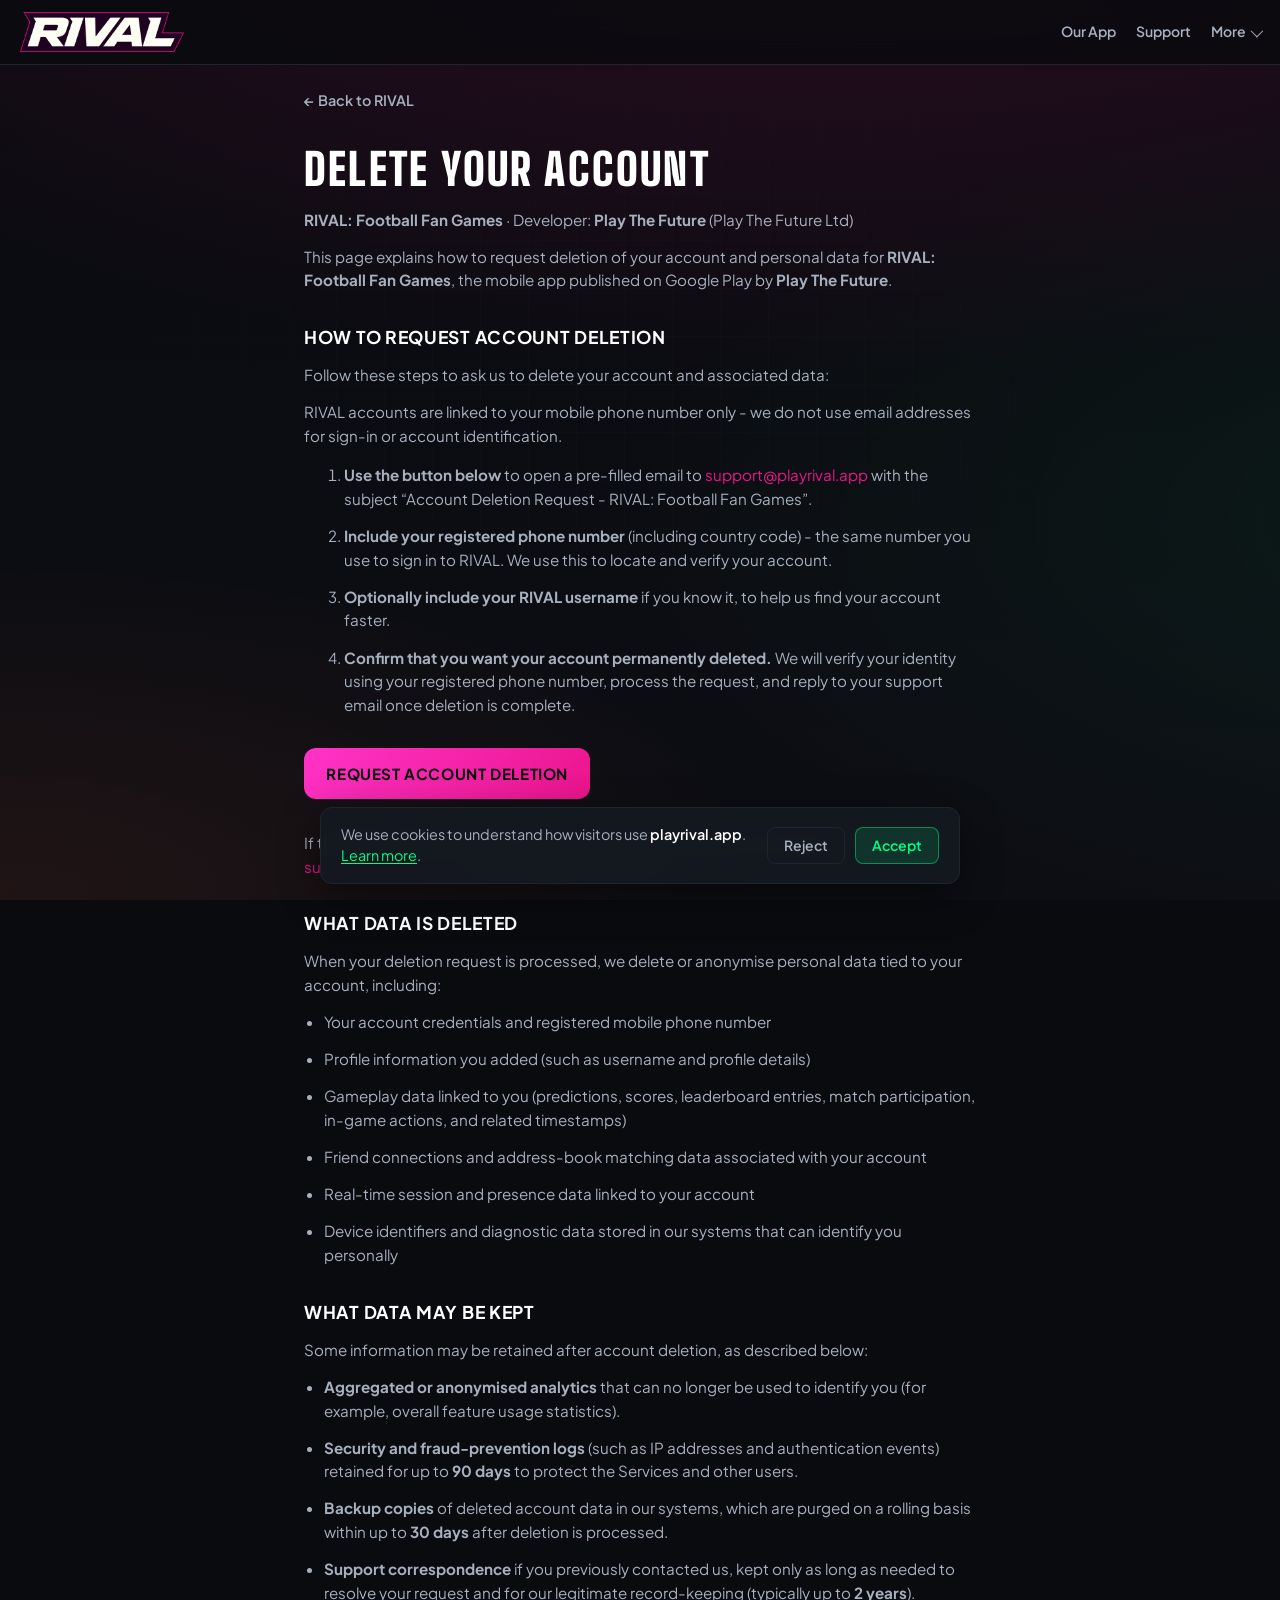
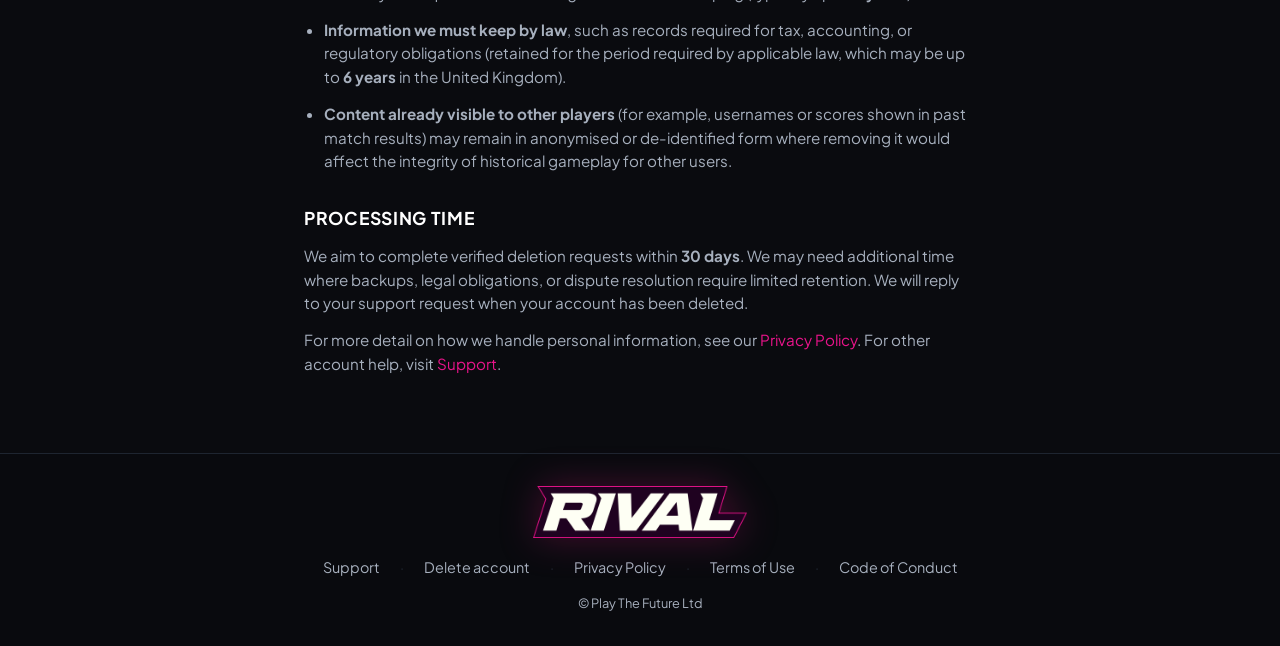
==== commit 5df4798a: "Fix nav logo squish on mobile and collapse legal links into a menu Rename "RIVAL App" to "Our App" a" ====
--- a/account-deletion-request/index.html
+++ b/account-deletion-request/index.html
@@ -26,7 +26,7 @@
     <link rel="canonical" href="https://playrival.app/account-deletion-request" />
     <link rel="preconnect" href="https://fonts.googleapis.com" />
     <link rel="preconnect" href="https://fonts.gstatic.com" crossorigin />
-    <link rel="stylesheet" href="../css/main.css?v=62" />
+    <link rel="stylesheet" href="../css/main.css?v=63" />
     <link rel="icon" href="../images/rival_icon_nobg.png" type="image/png" />
   </head>
   <body>
@@ -37,11 +37,16 @@
           <img src="../images/rival_logo_horizontal.png" alt="RIVAL" width="120" height="32" />
         </a>
         <nav class="site-nav__links" aria-label="Support and legal">
-          <a href="/rival-app/">RIVAL App</a>
+          <a href="/rival-app/">Our App</a>
           <a href="/support/">Support</a>
-          <a href="/privacy.html">Privacy</a>
-          <a href="/terms.html">Terms</a>
-          <a href="/code-of-conduct/">Conduct</a>
+          <details class="site-nav__more">
+            <summary>More<span class="site-nav__more-caret" aria-hidden="true"></span></summary>
+            <div class="site-nav__more-menu">
+              <a href="/privacy.html">Privacy</a>
+              <a href="/terms.html">Terms</a>
+              <a href="/code-of-conduct/">Conduct</a>
+            </div>
+          </details>
         </nav>
       </header>
 
--- a/css/main.css
+++ b/css/main.css
@@ -226,6 +226,8 @@
   display: flex;
   align-items: center;
   justify-content: space-between;
+  flex-wrap: nowrap;
+  gap: 0.75rem;
   padding: 0.75rem 1.25rem;
   background: rgba(10, 11, 15, 0.85);
   backdrop-filter: blur(12px);
@@ -236,18 +238,23 @@
   display: flex;
   align-items: center;
   gap: 0.5rem;
+  flex: none;
+  min-width: 0;
 }
 
 .site-nav__logo img {
-  height: clamp(30px, 4.5vw, 40px);
+  height: clamp(26px, 4.5vw, 40px);
   width: auto;
+  flex: none;
 }
 
 .site-nav__links {
   display: flex;
+  align-items: center;
   gap: 1.25rem;
   font-size: 0.875rem;
   font-weight: 600;
+  white-space: nowrap;
 }
 
 .site-nav__links a {
@@ -257,6 +264,79 @@
 .site-nav__links a:hover {
   color: var(--text);
   text-decoration: none;
+}
+
+/* "More" overflow menu (Privacy / Terms / Conduct) */
+.site-nav__more {
+  position: relative;
+}
+
+.site-nav__more > summary {
+  display: flex;
+  align-items: center;
+  gap: 0.3rem;
+  color: var(--muted);
+  cursor: pointer;
+  list-style: none;
+}
+
+.site-nav__more > summary::-webkit-details-marker {
+  display: none;
+}
+
+.site-nav__more > summary:hover,
+.site-nav__more[open] > summary {
+  color: var(--text);
+}
+
+.site-nav__more-caret {
+  width: 9px;
+  height: 9px;
+  border-right: 1.5px solid currentColor;
+  border-bottom: 1.5px solid currentColor;
+  transform: rotate(45deg) translateY(-2px);
+  transition: transform 0.15s ease;
+}
+
+.site-nav__more[open] .site-nav__more-caret {
+  transform: rotate(-135deg) translateY(1px);
+}
+
+.site-nav__more-menu {
+  position: absolute;
+  top: calc(100% + 0.75rem);
+  right: 0;
+  display: flex;
+  flex-direction: column;
+  gap: 0.1rem;
+  min-width: 140px;
+  padding: 0.5rem;
+  background: rgba(20, 24, 32, 0.98);
+  border: 1px solid var(--border);
+  border-radius: var(--radius);
+  box-shadow: 0 16px 40px rgba(0, 0, 0, 0.45);
+  white-space: nowrap;
+}
+
+.site-nav__more-menu a {
+  padding: 0.5rem 0.6rem;
+  border-radius: 8px;
+}
+
+.site-nav__more-menu a:hover {
+  background: rgba(255, 255, 255, 0.06);
+}
+
+@media (max-width: 480px) {
+  .site-nav {
+    padding: 0.65rem 1rem;
+    gap: 0.5rem;
+  }
+
+  .site-nav__links {
+    gap: 0.85rem;
+    font-size: 0.8rem;
+  }
 }
 
 /* Hero */
